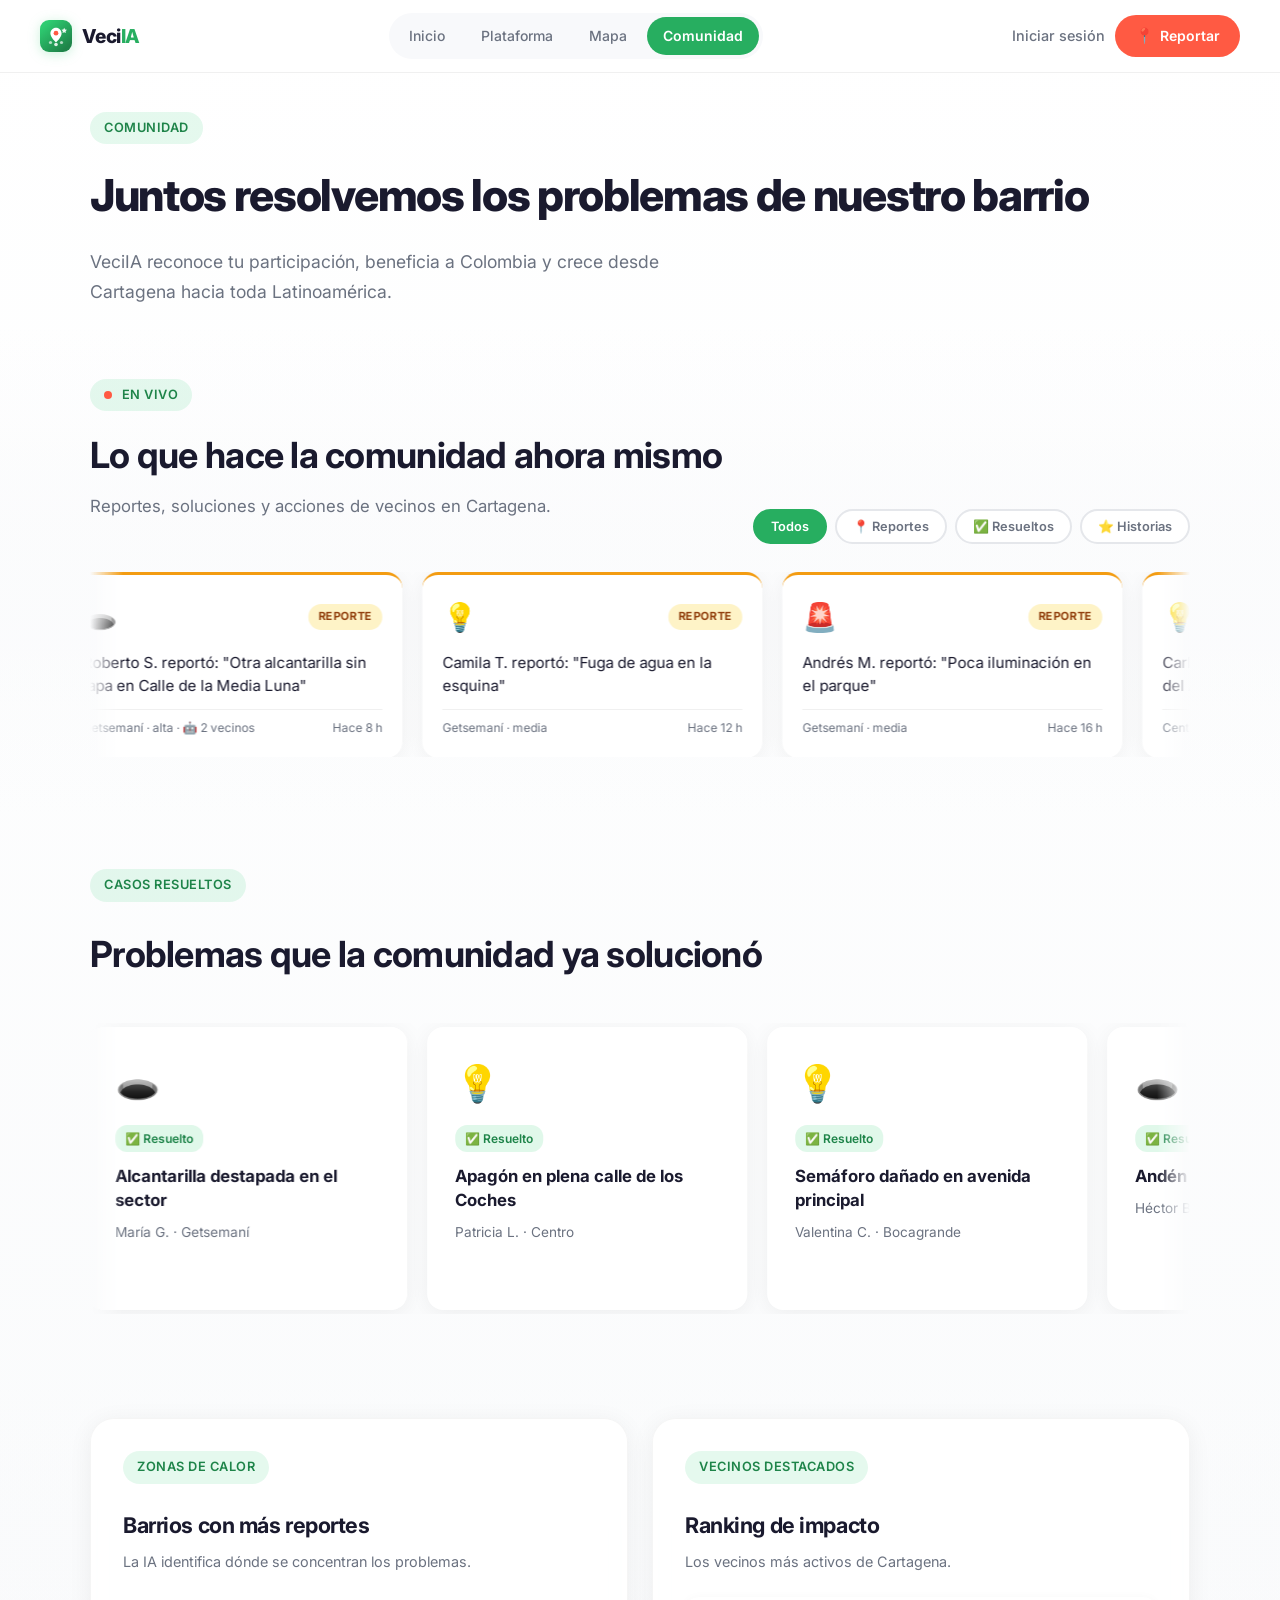
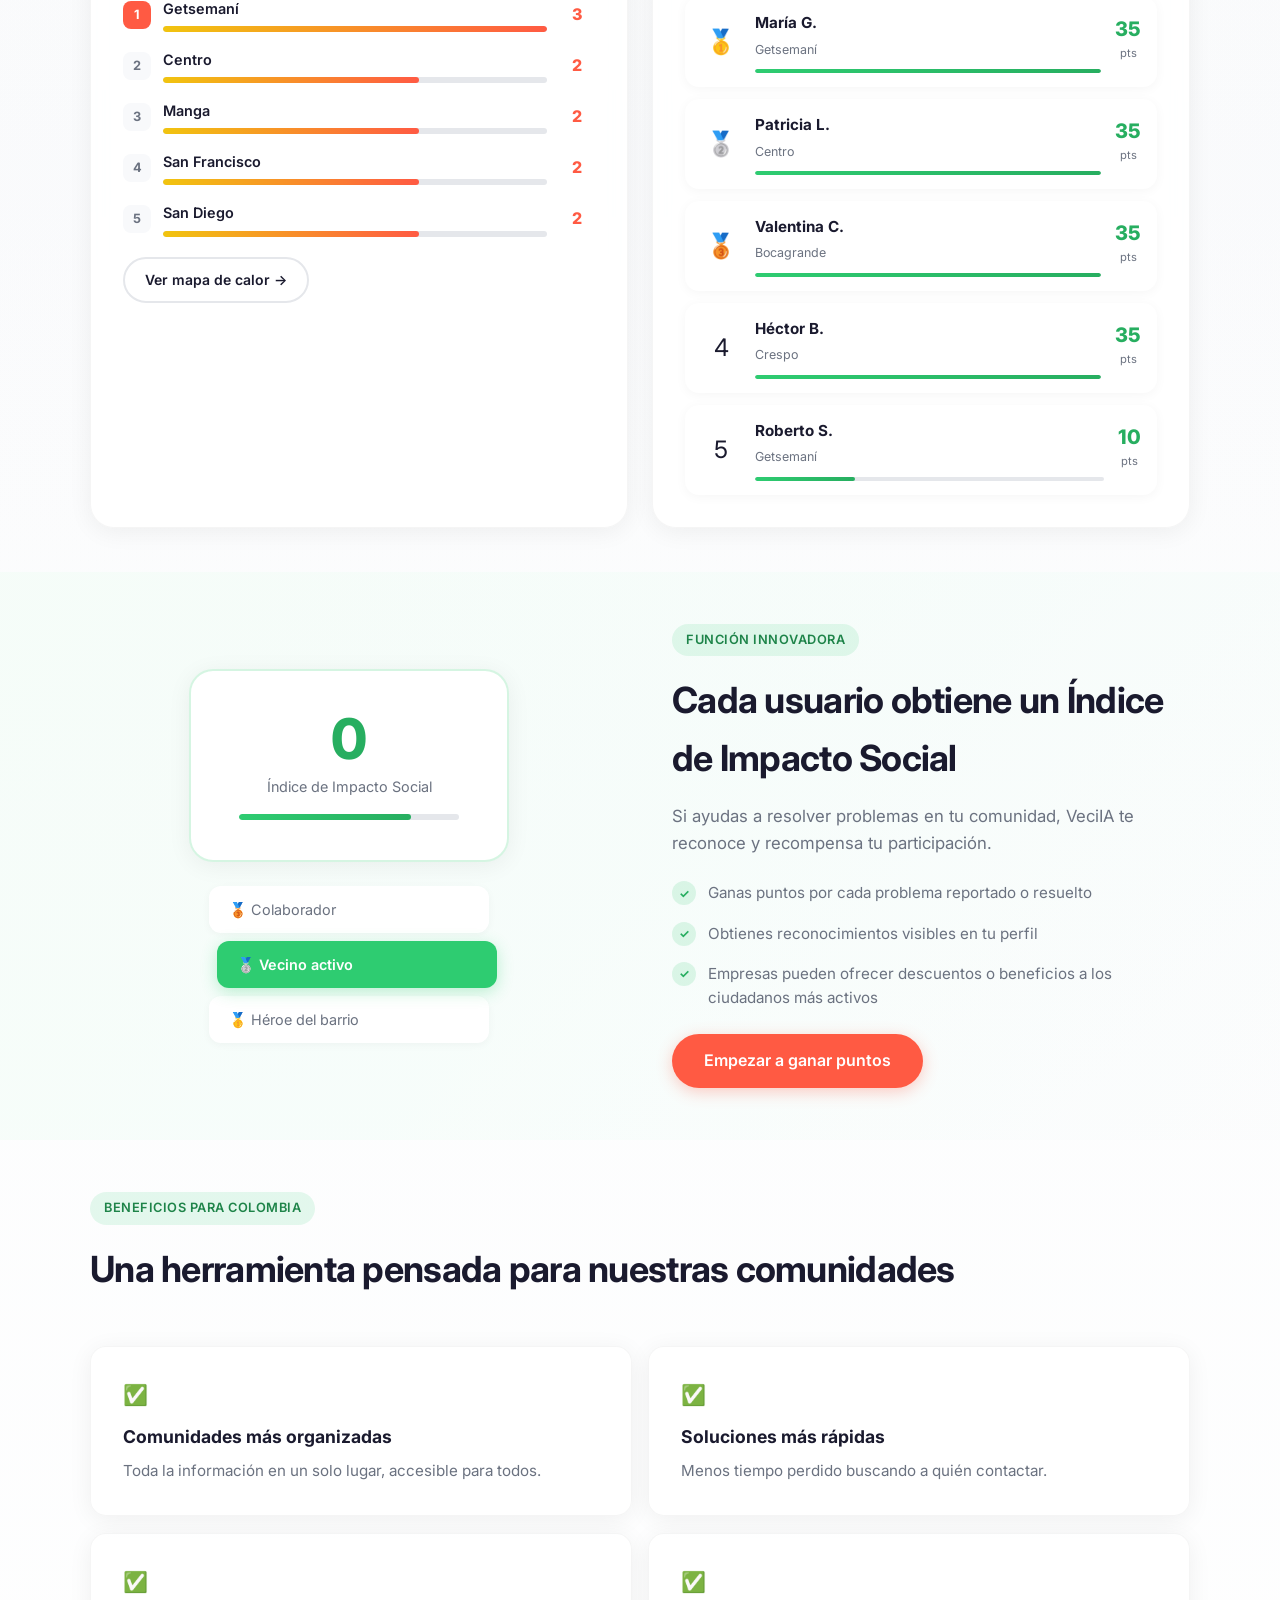
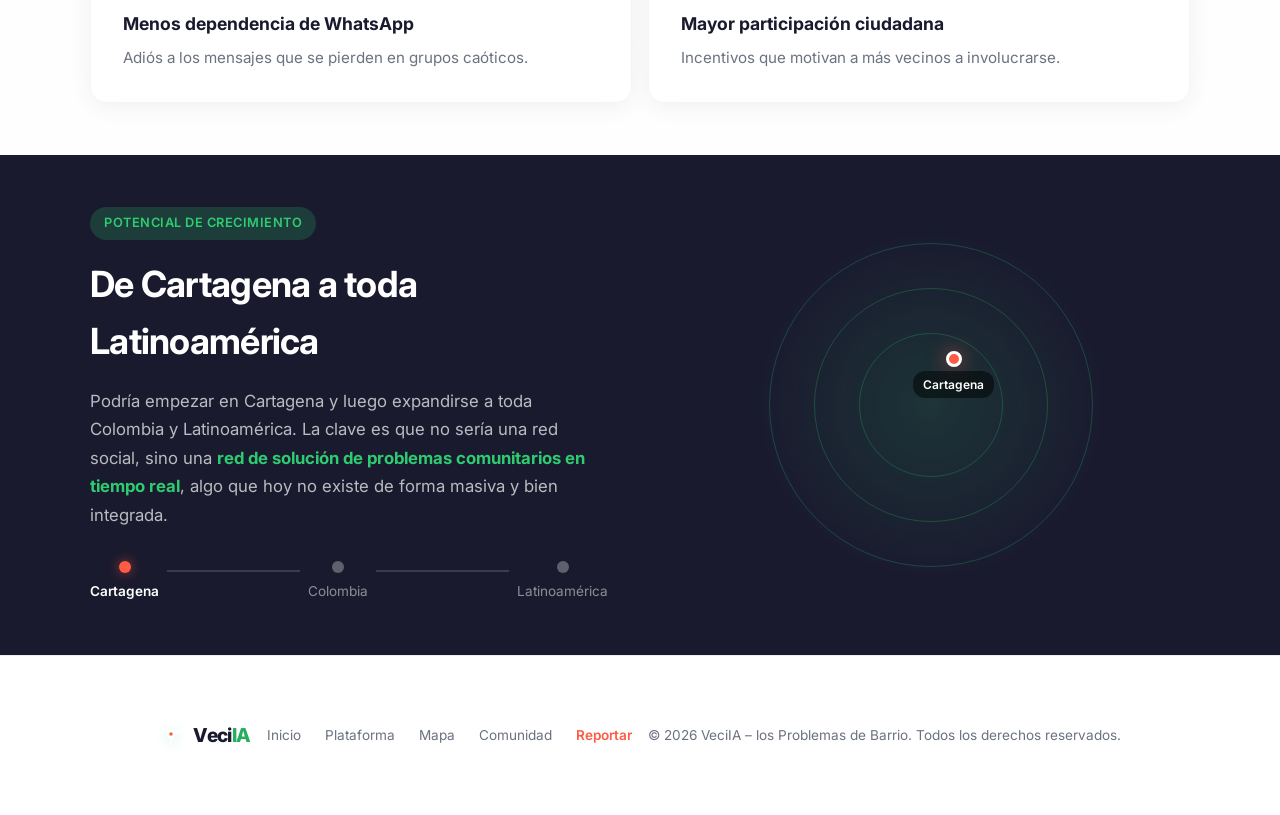
==== comunidad.html @ 1b0c9b7e "commit 2" ====
<!DOCTYPE html>
<html lang="es">
<head>
  <meta charset="UTF-8">
  <meta name="viewport" content="width=device-width, initial-scale=1.0, viewport-fit=cover">
  <meta name="theme-color" content="#ffffff">
  <meta name="description" content="Índice de Impacto Social, beneficios para Colombia y el potencial de crecimiento de VeciIA.">
  <title>Comunidad – VeciIA</title>
  <link rel="preconnect" href="https://fonts.googleapis.com">
  <link rel="preconnect" href="https://fonts.gstatic.com" crossorigin>
  <link href="https://fonts.googleapis.com/css2?family=Inter:wght@400;500;600;700;800&display=swap" rel="stylesheet">
  <link rel="icon" href="logo.svg" type="image/svg+xml">
  <link rel="stylesheet" href="styles.css">
</head>
<body data-page="comunidad">
  <div class="blob blob-mint" aria-hidden="true"></div>
  <div class="blob blob-yellow" aria-hidden="true"></div>

  <div id="site-header"></div>

  <main class="page-main">
    <section class="page-hero">
      <div class="section-inner">
        <span class="section-tag" data-reveal>Comunidad</span>
        <h1 data-reveal data-delay="50">Juntos resolvemos los problemas de nuestro barrio</h1>
        <p class="page-hero-desc" data-reveal data-delay="100">
          VeciIA reconoce tu participación, beneficia a Colombia y crece desde Cartagena hacia toda Latinoamérica.
        </p>
      </div>
    </section>

    <!-- Actividad en tiempo real -->
    <section class="section section-alt section-live">
      <div class="section-inner">
        <div class="live-header" data-reveal>
          <div>
            <span class="section-tag"><span class="live-pulse"></span> En vivo</span>
            <h2>Lo que hace la comunidad ahora mismo</h2>
            <p class="section-lead">Reportes, soluciones y acciones de vecinos en Cartagena.</p>
          </div>
          <div class="live-filters" id="activity-filters">
            <button class="filter-chip active" data-filter="all">Todos</button>
            <button class="filter-chip" data-filter="report">📍 Reportes</button>
            <button class="filter-chip" data-filter="resolved">✅ Resueltos</button>
            <button class="filter-chip" data-filter="story">⭐ Historias</button>
          </div>
        </div>

        <div class="activity-gallery" data-reveal data-delay="100">
          <button type="button" class="gallery-edge-btn gallery-edge-prev" id="gallery-prev" aria-label="Anterior">‹</button>
          <button type="button" class="gallery-edge-btn gallery-edge-next" id="gallery-next" aria-label="Siguiente">›</button>
          <div class="activity-track-wrap">
            <div class="activity-track" id="activity-track"></div>
          </div>
        </div>
      </div>
    </section>

    <!-- Casos resueltos -->
    <section class="section section-stories">
      <div class="section-inner">
        <div class="stories-header" data-reveal>
          <div>
            <span class="section-tag">Casos resueltos</span>
            <h2>Problemas que la comunidad ya solucionó</h2>
          </div>
        </div>
        <div class="stories-gallery" data-reveal data-delay="100">
          <button type="button" class="gallery-edge-btn gallery-edge-prev" id="stories-prev" aria-label="Anterior">‹</button>
          <button type="button" class="gallery-edge-btn gallery-edge-next" id="stories-next" aria-label="Siguiente">›</button>
          <div class="stories-carousel-wrap">
            <div class="stories-carousel" id="stories-grid"></div>
          </div>
        </div>
      </div>
    </section>

    <!-- Zonas + ranking -->
    <section class="section section-alt section-dashboard">
      <div class="section-inner">
        <div class="dashboard-grid">
          <div class="dashboard-card" data-reveal>
            <span class="section-tag">Zonas de calor</span>
            <h2>Barrios con más reportes</h2>
            <p class="dashboard-desc">La IA identifica dónde se concentran los problemas.</p>
            <div class="zone-stats" id="zone-stats"></div>
            <a href="mapa.html#reportar" class="btn-secondary btn-sm dashboard-link">Ver mapa de calor →</a>
          </div>
          <div class="dashboard-card dashboard-card-accent" data-reveal data-delay="100">
            <span class="section-tag">Vecinos destacados</span>
            <h2>Ranking de impacto</h2>
            <p class="dashboard-desc">Los vecinos más activos de Cartagena.</p>
            <div class="leaderboard" id="leaderboard"></div>
          </div>
        </div>
      </div>
    </section>

    <section class="section section-impact">
      <div class="section-inner two-col">
        <div class="impact-visual" data-reveal="left">
          <div class="impact-badge" data-tilt>
            <span class="impact-score">0</span>
            <span class="impact-label">Índice de Impacto Social</span>
            <div class="impact-progress">
              <div class="impact-progress-fill"></div>
            </div>
          </div>
          <div class="impact-levels">
            <div class="level" role="button" tabindex="0"><span>🥉</span> Colaborador</div>
            <div class="level active" role="button" tabindex="0"><span>🥈</span> Vecino activo</div>
            <div class="level" role="button" tabindex="0"><span>🥇</span> Héroe del barrio</div>
          </div>
        </div>
        <div class="col-text">
          <span class="section-tag" data-reveal>Función innovadora</span>
          <h2 data-reveal data-delay="50">Cada usuario obtiene un Índice de Impacto Social</h2>
          <p data-reveal data-delay="100">Si ayudas a resolver problemas en tu comunidad, VeciIA te reconoce y recompensa tu participación.</p>
          <ul class="impact-list">
            <li data-reveal data-delay="150">
              <span class="check">✓</span>
              Ganas puntos por cada problema reportado o resuelto
            </li>
            <li data-reveal data-delay="200">
              <span class="check">✓</span>
              Obtienes reconocimientos visibles en tu perfil
            </li>
            <li data-reveal data-delay="250">
              <span class="check">✓</span>
              Empresas pueden ofrecer descuentos o beneficios a los ciudadanos más activos
            </li>
          </ul>
          <a href="mapa.html" class="btn-primary" data-reveal data-delay="300" style="margin-top:24px;display:inline-flex">Empezar a ganar puntos</a>
        </div>
      </div>
    </section>

    <section class="section section-alt">
      <div class="section-inner">
        <span class="section-tag" data-reveal>Beneficios para Colombia</span>
        <h2 data-reveal data-delay="50">Una herramienta pensada para nuestras comunidades</h2>
        <div class="benefits-grid">
          <div class="benefit-card" data-reveal data-delay="0" data-tilt>
            <span class="benefit-check">✅</span>
            <h3>Comunidades más organizadas</h3>
            <p>Toda la información en un solo lugar, accesible para todos.</p>
          </div>
          <div class="benefit-card" data-reveal data-delay="100" data-tilt>
            <span class="benefit-check">✅</span>
            <h3>Soluciones más rápidas</h3>
            <p>Menos tiempo perdido buscando a quién contactar.</p>
          </div>
          <div class="benefit-card" data-reveal data-delay="200" data-tilt>
            <span class="benefit-check">✅</span>
            <h3>Menos dependencia de WhatsApp</h3>
            <p>Adiós a los mensajes que se pierden en grupos caóticos.</p>
          </div>
          <div class="benefit-card" data-reveal data-delay="300" data-tilt>
            <span class="benefit-check">✅</span>
            <h3>Mayor participación ciudadana</h3>
            <p>Incentivos que motivan a más vecinos a involucrarse.</p>
          </div>
        </div>
      </div>
    </section>

    <section class="section section-growth">
      <div class="section-inner growth-inner">
        <div class="growth-text">
          <span class="section-tag" data-reveal>Potencial de crecimiento</span>
          <h2 data-reveal data-delay="50">De Cartagena a toda Latinoamérica</h2>
          <p data-reveal data-delay="100">
            Podría empezar en Cartagena y luego expandirse a toda Colombia y Latinoamérica.
            La clave es que no sería una red social, sino una <strong>red de solución de problemas
            comunitarios en tiempo real</strong>, algo que hoy no existe de forma masiva y bien integrada.
          </p>
          <div class="growth-timeline" data-reveal data-delay="150">
            <div class="timeline-step active">
              <span class="step-dot"></span>
              <span>Cartagena</span>
            </div>
            <div class="timeline-line"></div>
            <div class="timeline-step">
              <span class="step-dot"></span>
              <span>Colombia</span>
            </div>
            <div class="timeline-line"></div>
            <div class="timeline-step">
              <span class="step-dot"></span>
              <span>Latinoamérica</span>
            </div>
          </div>
        </div>
        <div class="growth-map" data-reveal="right" data-delay="100">
          <div class="map-pin pin-cartagena">
            <span class="pin-dot"></span>
            <span class="pin-label">Cartagena</span>
          </div>
          <div class="map-ring ring-1"></div>
          <div class="map-ring ring-2"></div>
          <div class="map-ring ring-3"></div>
        </div>
      </div>
    </section>
  </main>

  <div id="site-footer"></div>
  <div id="site-auth"></div>

  <script src="layout.js"></script>
  <script src="app.js"></script>
  <script src="comunidad.js"></script>
  <script src="ui.js"></script>
  <script src="main.js"></script>
</body>
</html>
---- styles.css ----
*, *::before, *::after {
  box-sizing: border-box;
  margin: 0;
  padding: 0;
}

:root {
  --coral: #ff5a43;
  --coral-dark: #e84a35;
  --green: #2ecc71;
  --green-dark: #27ae60;
  --green-deep: #1e8449;
  --text: #1a1a2e;
  --text-muted: #6b7280;
  --bg: #ffffff;
  --bg-alt: #f8f9fb;
  --card-shadow: 0 4px 24px rgba(0, 0, 0, 0.06);
  --card-shadow-hover: 0 12px 40px rgba(0, 0, 0, 0.12);
  --radius: 16px;
  --radius-lg: 24px;
  --font: 'Inter', system-ui, -apple-system, sans-serif;
  --header-h: 72px;
  --safe-top: 0px;
  --safe-bottom: 0px;
  --ease-out: cubic-bezier(0.22, 1, 0.36, 1);
  --ease-spring: cubic-bezier(0.34, 1.56, 0.64, 1);
}

html {
  scroll-behavior: smooth;
}

body {
  font-family: var(--font);
  color: var(--text);
  background: var(--bg);
  line-height: 1.6;
  overflow-x: hidden;
  -webkit-font-smoothing: antialiased;
}

body.menu-open {
  overflow: hidden;
}

/* ── Scroll reveal ── */
[data-reveal] {
  opacity: 0;
  transform: translateY(32px);
  transition: opacity 0.7s var(--ease-out), transform 0.7s var(--ease-out);
}

[data-reveal="left"] {
  transform: translateX(-40px);
}

[data-reveal="right"] {
  transform: translateX(40px);
}

[data-reveal].revealed {
  opacity: 1;
  transform: translate(0, 0);
}

@media (prefers-reduced-motion: reduce) {
  [data-reveal] {
    opacity: 1;
    transform: none;
    transition: none;
  }

  *, *::before, *::after {
    animation-duration: 0.01ms !important;
    transition-duration: 0.01ms !important;
  }
}

/* ── Background blobs ── */
.blob {
  position: fixed;
  border-radius: 50%;
  filter: blur(80px);
  opacity: 0.45;
  pointer-events: none;
  z-index: -1;
  transition: transform 0.6s ease-out;
  will-change: transform;
}

.blob-peach {
  width: min(500px, 80vw);
  height: min(500px, 80vw);
  background: #ffb4a2;
  top: -100px;
  left: -150px;
  animation: float 8s ease-in-out infinite;
}

.blob-mint {
  width: min(400px, 70vw);
  height: min(400px, 70vw);
  background: #a8e6cf;
  top: -80px;
  right: -100px;
  animation: float 10s ease-in-out infinite reverse;
}

.blob-yellow {
  width: min(300px, 60vw);
  height: min(300px, 60vw);
  background: #fff3b0;
  top: 200px;
  right: -50px;
  animation: float 12s ease-in-out infinite 2s;
}

@keyframes float {
  0%, 100% { transform: translate(0, 0); }
  33% { transform: translate(20px, -15px); }
  66% { transform: translate(-10px, 10px); }
}

/* ── Nav overlay ── */
.nav-overlay {
  position: fixed;
  inset: 0;
  background: rgba(0, 0, 0, 0.4);
  backdrop-filter: blur(4px);
  z-index: 98;
  opacity: 0;
  visibility: hidden;
  transition: opacity 0.3s, visibility 0.3s;
}

.nav-overlay.visible {
  opacity: 1;
  visibility: visible;
}

/* ── Header ── */
.header {
  position: fixed;
  top: 0;
  left: 0;
  right: 0;
  z-index: 100;
  background: rgba(255, 255, 255, 0.97);
  backdrop-filter: blur(12px);
  -webkit-backdrop-filter: blur(12px);
  border-bottom: 1px solid rgba(0, 0, 0, 0.06);
  transition: box-shadow 0.3s var(--ease-out);
}

.header.scrolled {
  box-shadow: 0 4px 24px rgba(0, 0, 0, 0.08);
}

.header-inner {
  display: flex;
  align-items: center;
  justify-content: space-between;
  gap: 16px;
  max-width: 1280px;
  margin: 0 auto;
  padding: 0 clamp(16px, 4vw, 40px);
  height: var(--header-h);
}

.page-main {
  padding-top: calc(var(--header-h) + var(--safe-top));
}

.page-main--map {
  padding-top: calc(var(--header-h) + var(--safe-top));
}

.header-actions {
  display: flex;
  align-items: center;
  gap: 10px;
  flex-shrink: 0;
  min-width: 0;
}

.header-actions .user-menu {
  margin-right: 4px;
}

.logo {
  display: flex;
  align-items: center;
  gap: 10px;
  font-weight: 800;
  font-size: 1.2rem;
  color: var(--text);
  text-decoration: none;
  z-index: 101;
  transition: transform 0.2s var(--ease-spring);
  min-width: 0;
  flex-shrink: 0;
}

.logo:hover {
  transform: scale(1.02);
}

.logo-icon {
  display: flex;
  align-items: center;
  justify-content: center;
  flex-shrink: 0;
  line-height: 0;
  filter: drop-shadow(0 2px 6px rgba(46, 204, 113, 0.25));
  transition: transform 0.4s var(--ease-spring), filter 0.3s;
}

.logo-text {
  letter-spacing: -0.03em;
  white-space: nowrap;
}

.logo-ia {
  color: var(--green-dark);
}

.logo:hover .logo-icon {
  transform: rotate(-6deg) scale(1.05);
  filter: drop-shadow(0 4px 10px rgba(46, 204, 113, 0.35));
}

.nav {
  display: flex;
  align-items: center;
  gap: 4px;
  background: var(--bg-alt);
  padding: 4px;
  border-radius: 50px;
}

.nav-drawer-head,
.nav-drawer-foot,
.nav-links-group {
  display: contents;
}

.nav-drawer-brand,
.nav-drawer-tagline {
  display: none;
}

.nav-link {
  color: var(--text-muted);
  text-decoration: none;
  font-size: 0.875rem;
  font-weight: 500;
  padding: 8px 16px;
  border-radius: 50px;
  transition: color 0.2s, background 0.2s;
  white-space: nowrap;
}

.nav-link:hover {
  color: var(--text);
  background: rgba(255, 255, 255, 0.8);
}

.nav-link.active {
  color: white;
  background: var(--green-dark);
  font-weight: 600;
}

.header-cta {
  display: inline-flex;
  align-items: center;
  gap: 6px;
  padding: 10px 20px;
  background: var(--coral);
  color: white !important;
  text-decoration: none;
  border-radius: 50px;
  font-size: 0.875rem;
  font-weight: 600;
  transition: background 0.2s, transform 0.2s;
  white-space: nowrap;
  flex-shrink: 0;
  z-index: 101;
}

.header-cta-icon {
  font-size: 0.95rem;
  line-height: 1;
}

.header-cta:hover {
  background: var(--coral-dark);
  transform: translateY(-1px);
}

.nav-mobile-only {
  display: none;
}

.nav-report-mobile {
  background: var(--coral) !important;
  color: white !important;
  font-weight: 600;
  margin-top: 8px;
  text-align: center;
}

body.logged-in .sign-in,
body.logged-in .sign-in-nav {
  display: none !important;
}

body.logged-in .header-cta {
  background: var(--green-dark);
}

body.logged-in .header-cta:hover {
  background: var(--green-deep);
}

.sign-in {
  color: var(--text-muted);
  text-decoration: none;
  font-size: 0.9rem;
  font-weight: 500;
  transition: color 0.2s;
  z-index: 101;
}

.sign-in:hover {
  color: var(--text);
}

/* Botón flotante Reportar (visible en todas las páginas) */
.fab-report {
  display: none;
  position: fixed;
  bottom: calc(20px + var(--safe-bottom));
  right: 16px;
  z-index: 90;
  align-items: center;
  gap: 8px;
  padding: 14px 20px;
  background: var(--coral);
  color: white !important;
  text-decoration: none;
  border-radius: 50px;
  font-size: 0.9rem;
  font-weight: 700;
  box-shadow: 0 8px 28px rgba(255, 90, 67, 0.45);
  transition: transform 0.2s var(--ease-out), box-shadow 0.2s, background 0.2s;
}

.fab-report:hover {
  background: var(--coral-dark);
  transform: translateY(-2px);
  box-shadow: 0 12px 32px rgba(255, 90, 67, 0.5);
}

.fab-report-icon {
  font-size: 1.1rem;
  line-height: 1;
}

body.logged-in .fab-report {
  background: var(--green-dark);
  box-shadow: 0 8px 28px rgba(39, 174, 96, 0.4);
}

body.logged-in .fab-report:hover {
  background: var(--green-deep);
  box-shadow: 0 12px 32px rgba(39, 174, 96, 0.45);
}

body[data-page="mapa"] .fab-report {
  display: none !important;
}

body[data-page="mapa"].logged-in .map-page-body {
  padding-bottom: calc(48px + var(--safe-bottom));
}

.footer-report {
  color: var(--coral) !important;
  font-weight: 600;
}

.menu-toggle {
  display: none;
  flex-direction: column;
  justify-content: center;
  align-items: center;
  gap: 5px;
  background: var(--bg-alt);
  border: 1px solid rgba(0, 0, 0, 0.07);
  border-radius: 12px;
  cursor: pointer;
  padding: 0;
  z-index: 101;
  width: 44px;
  height: 44px;
  flex-shrink: 0;
  transition: background 0.2s, border-color 0.2s, box-shadow 0.2s;
}

.menu-toggle:hover {
  background: #eef0f4;
  border-color: rgba(0, 0, 0, 0.1);
}

.menu-toggle span {
  display: block;
  width: 20px;
  height: 2px;
  background: var(--text);
  border-radius: 2px;
  transition: transform 0.3s var(--ease-out), opacity 0.3s;
  transform-origin: center;
}

.menu-toggle.active {
  background: var(--green-dark);
  border-color: var(--green-dark);
}

.menu-toggle.active span {
  background: white;
}

.menu-toggle.active span:nth-child(1) {
  transform: translateY(7px) rotate(45deg);
}

.menu-toggle.active span:nth-child(2) {
  opacity: 0;
  transform: scaleX(0);
}

.menu-toggle.active span:nth-child(3) {
  transform: translateY(-7px) rotate(-45deg);
}

/* ── Buttons ── */
.btn-primary,
.btn-secondary {
  position: relative;
  overflow: hidden;
  display: inline-flex;
  align-items: center;
  justify-content: center;
  padding: 14px 32px;
  border-radius: 50px;
  font-weight: 600;
  font-size: 1rem;
  text-decoration: none;
  border: none;
  cursor: pointer;
  transition: background 0.25s, transform 0.2s var(--ease-spring), box-shadow 0.25s;
  -webkit-tap-highlight-color: transparent;
  min-height: 48px;
}

.btn-primary {
  background: var(--coral);
  color: white;
  box-shadow: 0 4px 16px rgba(255, 90, 67, 0.3);
}

.btn-primary:hover {
  background: var(--coral-dark);
  transform: translateY(-2px);
  box-shadow: 0 8px 24px rgba(255, 90, 67, 0.4);
}

.btn-primary:active {
  transform: translateY(0) scale(0.98);
}

.btn-secondary {
  background: transparent;
  color: var(--text);
  border: 2px solid #e5e7eb;
}

.btn-secondary:hover {
  border-color: var(--green);
  color: var(--green-dark);
  transform: translateY(-2px);
}

.btn-large {
  padding: 16px 40px;
  font-size: 1.05rem;
}

.ripple {
  position: absolute;
  border-radius: 50%;
  background: rgba(255, 255, 255, 0.4);
  width: 20px;
  height: 20px;
  transform: translate(-50%, -50%) scale(0);
  animation: ripple 0.6s ease-out forwards;
  pointer-events: none;
}

@keyframes ripple {
  to {
    transform: translate(-50%, -50%) scale(20);
    opacity: 0;
  }
}

/* ── Hero ── */
.hero {
  display: grid;
  grid-template-columns: 1fr 1fr;
  gap: clamp(32px, 5vw, 64px);
  align-items: center;
  max-width: 1280px;
  margin: 0 auto;
  padding: 48px clamp(20px, 4vw, 48px) 80px;
  min-height: calc(100svh - var(--header-h));
}

.hero-badge {
  display: inline-block;
  background: rgba(46, 204, 113, 0.1);
  color: var(--green-deep);
  font-size: 0.8rem;
  font-weight: 600;
  padding: 6px 14px;
  border-radius: 20px;
  margin-bottom: 16px;
}

.hero-content h1 {
  font-size: clamp(2rem, 5vw, 3.25rem);
  font-weight: 800;
  line-height: 1.12;
  margin-bottom: 20px;
  letter-spacing: -0.03em;
}

.hero-desc {
  color: var(--text-muted);
  font-size: clamp(1rem, 2vw, 1.1rem);
  margin-bottom: 32px;
  max-width: 480px;
}

.hero-actions {
  display: flex;
  flex-wrap: wrap;
  gap: 12px;
}

.social-proof {
  display: flex;
  align-items: center;
  flex-wrap: wrap;
  gap: 12px;
  margin-top: 28px;
  font-size: 0.85rem;
  color: var(--text-muted);
}

.stars {
  display: flex;
  gap: 2px;
}

.star {
  color: #d1d5db;
  font-size: 1rem;
  transition: transform 0.3s var(--ease-spring);
}

.star.filled {
  color: var(--green);
}

.social-proof:hover .star.filled {
  transform: scale(1.15);
}

/* ── Hero visual ── */
.hero-visual {
  display: flex;
  justify-content: center;
}

.hero-image {
  position: relative;
  width: 100%;
  max-width: 520px;
  transition: transform 0.15s ease-out;
  will-change: transform;
}

.map-preview {
  width: 100%;
  aspect-ratio: 4/3;
  background: #e8f5e9;
  border-radius: var(--radius-lg);
  position: relative;
  overflow: hidden;
  box-shadow: var(--card-shadow);
  border: 1px solid rgba(46, 204, 113, 0.12);
}

.map-preview-img {
  width: 100%;
  height: 100%;
  object-fit: cover;
  object-position: center;
  display: block;
  transition: transform 0.5s var(--ease-out);
}

.map-preview-link:hover .map-preview-img {
  transform: scale(1.03);
}

.map-preview::after {
  content: '';
  position: absolute;
  inset: 0;
  background: linear-gradient(180deg, transparent 55%, rgba(0, 0, 0, 0.12) 100%);
  pointer-events: none;
  z-index: 1;
}

.map-grid {
  position: absolute;
  inset: 0;
  background-image:
    linear-gradient(rgba(255,255,255,0.3) 1px, transparent 1px),
    linear-gradient(90deg, rgba(255,255,255,0.3) 1px, transparent 1px);
  background-size: 40px 40px;
  animation: gridMove 20s linear infinite;
}

@keyframes gridMove {
  0% { transform: translate(0, 0); }
  100% { transform: translate(40px, 40px); }
}

.heat-dot {
  position: absolute;
  border-radius: 50%;
  animation: pulse 2s ease-in-out infinite;
}

.dot-1 { width: 60px; height: 60px; background: rgba(255, 90, 67, 0.5); top: 30%; left: 25%; }
.dot-2 { width: 40px; height: 40px; background: rgba(255, 90, 67, 0.35); top: 55%; left: 60%; animation-delay: 0.5s; }
.dot-3 { width: 50px; height: 50px; background: rgba(255, 152, 0, 0.4); top: 20%; right: 20%; animation-delay: 1s; }
.dot-4 { width: 35px; height: 35px; background: rgba(46, 204, 113, 0.4); bottom: 25%; left: 40%; animation-delay: 1.5s; }

@keyframes pulse {
  0%, 100% { transform: scale(1); opacity: 0.8; }
  50% { transform: scale(1.2); opacity: 1; }
}

.map-label {
  position: absolute;
  bottom: 16px;
  left: 16px;
  z-index: 2;
  background: rgba(255, 255, 255, 0.92);
  backdrop-filter: blur(8px);
  padding: 6px 14px;
  border-radius: 20px;
  font-size: 0.8rem;
  font-weight: 500;
  color: var(--text-muted);
  display: flex;
  align-items: center;
  gap: 6px;
  box-shadow: 0 2px 12px rgba(0, 0, 0, 0.08);
}

.live-dot {
  width: 8px;
  height: 8px;
  background: var(--coral);
  border-radius: 50%;
  animation: blink 1.5s ease-in-out infinite;
}

@keyframes blink {
  0%, 100% { opacity: 1; }
  50% { opacity: 0.3; }
}

.map-notifications {
  position: absolute;
  top: 16px;
  right: 16px;
  z-index: 2;
  display: flex;
  flex-direction: column;
  gap: 8px;
  pointer-events: none;
}

.map-notif {
  display: flex;
  align-items: center;
  gap: 8px;
  background: rgba(255, 255, 255, 0.95);
  backdrop-filter: blur(8px);
  padding: 8px 14px;
  border-radius: 12px;
  font-size: 0.75rem;
  font-weight: 500;
  box-shadow: 0 4px 16px rgba(0,0,0,0.1);
  opacity: 0;
  transform: translateX(20px);
  transition: opacity 0.4s, transform 0.4s var(--ease-out);
}

.map-notif.show {
  opacity: 1;
  transform: translateX(0);
}

.map-preview-link {
  display: block;
  position: relative;
  text-decoration: none;
  color: inherit;
}

.map-preview-link .play-btn {
  position: absolute;
  top: 50%;
  left: 50%;
  transform: translate(-50%, -50%);
  pointer-events: none;
  width: 72px;
  height: 72px;
  border-radius: 50%;
  background: var(--green);
  border: 4px solid rgba(255, 255, 255, 0.9);
  display: flex;
  align-items: center;
  justify-content: center;
  box-shadow: 0 8px 32px rgba(46, 204, 113, 0.4);
  animation: playPulse 2.5s ease-in-out infinite;
}

@keyframes playPulse {
  0%, 100% { box-shadow: 0 8px 32px rgba(46, 204, 113, 0.4); }
  50% { box-shadow: 0 8px 48px rgba(46, 204, 113, 0.6), 0 0 0 12px rgba(46, 204, 113, 0.1); }
}

/* ── Page hero (inner pages) ── */
.page-hero {
  padding: 48px clamp(20px, 4vw, 48px) 32px;
  max-width: 1280px;
  margin: 0 auto;
}

.page-hero h1 {
  font-size: clamp(2rem, 4vw, 2.75rem);
  font-weight: 800;
  letter-spacing: -0.03em;
  margin-bottom: 16px;
}

.page-hero-desc {
  color: var(--text-muted);
  font-size: clamp(1rem, 2vw, 1.1rem);
  max-width: 640px;
  line-height: 1.7;
}

/* ── Page navigation cards ── */
.page-cards {
  display: grid;
  grid-template-columns: repeat(3, 1fr);
  gap: 24px;
}

.page-card {
  background: white;
  border-radius: var(--radius);
  padding: 32px;
  box-shadow: var(--card-shadow);
  text-decoration: none;
  color: inherit;
  display: flex;
  flex-direction: column;
  transition: transform 0.3s var(--ease-out), box-shadow 0.3s;
  will-change: transform;
}

.page-card:hover {
  transform: translateY(-6px);
  box-shadow: var(--card-shadow-hover);
}

.page-card-icon {
  font-size: 2.5rem;
  margin-bottom: 16px;
}

.page-card h3 {
  font-size: 1.15rem;
  margin-bottom: 8px;
}

.page-card p {
  color: var(--text-muted);
  font-size: 0.95rem;
  flex: 1;
}

.page-card-link {
  margin-top: 16px;
  font-size: 0.9rem;
  font-weight: 600;
  color: var(--green-dark);
}

/* ── Map page layout ── */
.map-page-header {
  padding: 32px clamp(20px, 4vw, 48px) 16px;
}

.map-page-header h1 {
  font-size: clamp(1.75rem, 3.5vw, 2.25rem);
  font-weight: 700;
  margin-bottom: 12px;
}

.map-page-body {
  padding: 0 clamp(20px, 4vw, 48px) 48px;
}

.map-page-body .map-workspace {
  min-height: calc(100svh - var(--header-h) - 180px);
}

/* ── Footer ── */
.footer-inner {
  display: flex;
  align-items: center;
  justify-content: space-between;
  flex-wrap: wrap;
  gap: 16px;
  max-width: 1280px;
  margin: 0 auto;
  padding: 32px clamp(20px, 4vw, 48px);
}

.footer-nav {
  display: flex;
  gap: 24px;
  flex-wrap: wrap;
}

.footer-nav a {
  color: var(--text-muted);
  text-decoration: none;
  font-size: 0.85rem;
  transition: color 0.2s;
}

.footer-nav a:hover {
  color: var(--text);
}

.footer {
  border-top: 1px solid #eee;
}

.footer p {
  font-size: 0.85rem;
  color: var(--text-muted);
}

.map-preview-link:hover .play-btn {
  transform: translate(-50%, -50%) scale(1.08);
}

/* ── Stats ── */
.stats-section {
  background: var(--bg-alt);
  padding: 64px clamp(20px, 4vw, 48px) 80px;
  text-align: center;
}

.stats-section h2 {
  font-size: clamp(1.25rem, 2.5vw, 1.5rem);
  font-weight: 600;
  margin-bottom: 48px;
  max-width: 600px;
  margin-left: auto;
  margin-right: auto;
}

.stats-grid {
  display: grid;
  grid-template-columns: repeat(4, 1fr);
  gap: 24px;
  max-width: 1100px;
  margin: 0 auto;
}

.stat-card {
  background: white;
  border-radius: var(--radius);
  padding: 32px 24px;
  box-shadow: var(--card-shadow);
  position: relative;
  overflow: hidden;
  transition: transform 0.3s var(--ease-out), box-shadow 0.3s;
  cursor: default;
}

.stat-card:hover {
  box-shadow: var(--card-shadow-hover);
}

.stat-card::before {
  content: '';
  position: absolute;
  top: 0;
  left: 0;
  right: 0;
  height: 3px;
  background: linear-gradient(90deg, var(--green), var(--coral));
  transform: scaleX(0);
  transform-origin: left;
  transition: transform 0.4s var(--ease-out);
}

.stat-card:hover::before {
  transform: scaleX(1);
}

.stat-icon {
  position: absolute;
  top: 16px;
  right: 16px;
  font-size: 2rem;
  opacity: 0.12;
  transition: transform 0.4s var(--ease-spring);
}

.stat-card:hover .stat-icon {
  transform: scale(1.2) rotate(8deg);
  opacity: 0.2;
}

.stat-number {
  display: block;
  font-size: clamp(1.75rem, 3vw, 2rem);
  font-weight: 800;
  color: var(--green-dark);
  margin-bottom: 4px;
  font-variant-numeric: tabular-nums;
}

.stat-label {
  font-size: 0.9rem;
  color: var(--text-muted);
}

/* ── Sections ── */
.section {
  padding: clamp(60px, 8vw, 100px) clamp(20px, 4vw, 48px);
}

.section-alt {
  background: var(--bg-alt);
}

.section-inner {
  max-width: 1100px;
  margin: 0 auto;
}

.section-tag {
  display: inline-block;
  background: rgba(46, 204, 113, 0.12);
  color: var(--green-deep);
  font-size: 0.8rem;
  font-weight: 600;
  padding: 6px 14px;
  border-radius: 20px;
  margin-bottom: 16px;
  text-transform: uppercase;
  letter-spacing: 0.04em;
}

.section h2 {
  font-size: clamp(1.75rem, 3.5vw, 2.25rem);
  font-weight: 700;
  margin-bottom: 16px;
  letter-spacing: -0.02em;
}

.section-lead {
  color: var(--text-muted);
  font-size: clamp(1rem, 2vw, 1.05rem);
  max-width: 640px;
  margin-bottom: 48px;
}

/* ── Feature cards ── */
.feature-cards {
  display: grid;
  grid-template-columns: repeat(3, 1fr);
  gap: 24px;
}

.feature-card {
  background: white;
  border-radius: var(--radius);
  padding: 32px;
  box-shadow: var(--card-shadow);
  transition: transform 0.3s var(--ease-out), box-shadow 0.3s;
  will-change: transform;
}

.feature-card:hover {
  box-shadow: var(--card-shadow-hover);
}

.feature-icon {
  font-size: 2rem;
  margin-bottom: 16px;
  display: inline-block;
  transition: transform 0.4s var(--ease-spring);
}

.feature-card:hover .feature-icon {
  transform: scale(1.2) rotate(-5deg);
}

.feature-card h3 {
  font-size: 1.1rem;
  margin-bottom: 8px;
}

.feature-card p {
  color: var(--text-muted);
  font-size: 0.95rem;
}

/* ── Examples ── */
.examples-scroll-hint {
  display: none;
  font-size: 0.8rem;
  color: var(--text-muted);
  margin-bottom: 12px;
  animation: hintBounce 2s ease-in-out infinite;
}

@keyframes hintBounce {
  0%, 100% { transform: translateX(0); }
  50% { transform: translateX(6px); }
}

.examples-grid {
  display: grid;
  grid-template-columns: repeat(auto-fit, minmax(200px, 1fr));
  gap: 16px;
  list-style: none;
}

.example-card {
  background: white;
  border-radius: var(--radius);
  padding: 24px;
  box-shadow: var(--card-shadow);
  display: flex;
  flex-direction: column;
  gap: 12px;
  transition: transform 0.3s var(--ease-spring), box-shadow 0.3s, border-color 0.3s;
  cursor: pointer;
  border: 2px solid transparent;
  -webkit-tap-highlight-color: transparent;
}

.example-card:hover {
  transform: translateY(-4px);
  box-shadow: var(--card-shadow-hover);
  border-color: rgba(46, 204, 113, 0.2);
}

.example-card.tapped {
  transform: scale(0.97);
  border-color: var(--green);
}

.example-icon {
  font-size: 1.75rem;
  transition: transform 0.3s var(--ease-spring);
}

.example-card:hover .example-icon {
  transform: scale(1.15);
}

.example-card p {
  font-size: 0.95rem;
  color: var(--text);
  font-style: italic;
  line-height: 1.5;
}

/* ── Two column ── */
.two-col {
  display: grid;
  grid-template-columns: 1fr 1fr;
  gap: clamp(40px, 6vw, 64px);
  align-items: center;
}

.col-text p {
  color: var(--text-muted);
  font-size: clamp(1rem, 2vw, 1.05rem);
  margin-top: 12px;
}

/* Compare bar */
.compare-bar {
  margin-top: 32px;
  display: flex;
  flex-direction: column;
  gap: 16px;
}

.compare-item {
  display: flex;
  flex-direction: column;
  gap: 6px;
}

.compare-item span {
  font-size: 0.85rem;
  font-weight: 600;
}

.compare-item.bad span { color: #ef4444; }
.compare-item.good span { color: var(--green-dark); }

.bar-track {
  height: 8px;
  border-radius: 8px;
  background: #e5e7eb;
  overflow: hidden;
}

.bar-fill {
  height: 100%;
  border-radius: 8px;
  width: 0;
  transition: width 1.4s var(--ease-out);
}

.compare-item.bad .bar-fill {
  background: #fca5a5;
}

.compare-item.good .bar-fill {
  background: linear-gradient(90deg, var(--green), var(--green-dark));
}

.compare-bar.revealed .compare-item.bad .bar-fill {
  width: 25%;
}

.compare-bar.revealed .compare-item.good .bar-fill {
  width: 95%;
}

.col-cards {
  display: grid;
  grid-template-columns: 1fr 1fr;
  gap: 16px;
}

.diff-card {
  background: white;
  border-radius: var(--radius);
  padding: 24px;
  box-shadow: var(--card-shadow);
  transition: transform 0.3s var(--ease-out), box-shadow 0.3s;
  will-change: transform;
}

.diff-card:hover {
  box-shadow: var(--card-shadow-hover);
}

.diff-number {
  display: block;
  font-size: 0.75rem;
  font-weight: 700;
  color: var(--coral);
  margin-bottom: 8px;
}

.diff-card h3 {
  font-size: 1rem;
  margin-bottom: 6px;
}

.diff-card p {
  font-size: 0.85rem;
  color: var(--text-muted);
}

/* ── Impact ── */
.section-impact {
  background: linear-gradient(135deg, #f0fdf4 0%, #ecfdf5 50%, #f8f9fb 100%);
}

.impact-visual {
  display: flex;
  flex-direction: column;
  align-items: center;
  gap: 24px;
}

.impact-badge {
  background: white;
  border-radius: var(--radius-lg);
  padding: 40px 48px;
  text-align: center;
  box-shadow: var(--card-shadow);
  border: 2px solid rgba(46, 204, 113, 0.2);
  transition: transform 0.3s, box-shadow 0.3s;
  will-change: transform;
  width: 100%;
  max-width: 320px;
}

.impact-badge:hover {
  box-shadow: var(--card-shadow-hover);
}

.impact-score {
  display: block;
  font-size: clamp(2.5rem, 6vw, 3.5rem);
  font-weight: 800;
  color: var(--green-dark);
  line-height: 1;
  font-variant-numeric: tabular-nums;
}

.impact-label {
  display: block;
  font-size: 0.9rem;
  color: var(--text-muted);
  margin-top: 8px;
}

.impact-progress {
  margin-top: 16px;
  height: 6px;
  background: #e5e7eb;
  border-radius: 6px;
  overflow: hidden;
}

.impact-progress-fill {
  height: 100%;
  width: 0;
  background: linear-gradient(90deg, var(--green), var(--green-dark));
  border-radius: 6px;
  animation: fillProgress 2s var(--ease-out) 0.5s forwards;
}

@keyframes fillProgress {
  to { width: 78%; }
}

.impact-levels {
  display: flex;
  flex-direction: column;
  gap: 8px;
  width: 100%;
  max-width: 280px;
}

.level {
  background: white;
  padding: 12px 20px;
  border-radius: 12px;
  font-size: 0.9rem;
  color: var(--text-muted);
  box-shadow: 0 2px 8px rgba(0,0,0,0.04);
  cursor: pointer;
  transition: all 0.35s var(--ease-out);
  -webkit-tap-highlight-color: transparent;
}

.level:hover {
  transform: translateX(4px);
}

.level.active {
  background: var(--green);
  color: white;
  font-weight: 600;
  transform: translateX(8px);
  box-shadow: 0 4px 16px rgba(46, 204, 113, 0.3);
}

.impact-list {
  list-style: none;
  margin-top: 24px;
  display: flex;
  flex-direction: column;
  gap: 16px;
}

.impact-list li {
  display: flex;
  align-items: flex-start;
  gap: 12px;
  font-size: 0.95rem;
  color: var(--text-muted);
}

.check {
  flex-shrink: 0;
  width: 24px;
  height: 24px;
  background: rgba(46, 204, 113, 0.15);
  color: var(--green-dark);
  border-radius: 50%;
  display: flex;
  align-items: center;
  justify-content: center;
  font-size: 0.75rem;
  font-weight: 700;
  transition: transform 0.3s var(--ease-spring);
}

.impact-list li:hover .check {
  transform: scale(1.15);
  background: var(--green);
  color: white;
}

/* ── Benefits ── */
.benefits-grid {
  display: grid;
  grid-template-columns: repeat(2, 1fr);
  gap: 24px;
  margin-top: 48px;
}

.benefit-card {
  background: white;
  border-radius: var(--radius);
  padding: 32px;
  box-shadow: var(--card-shadow);
  transition: transform 0.3s var(--ease-out), box-shadow 0.3s;
  will-change: transform;
}

.benefit-card:hover {
  box-shadow: var(--card-shadow-hover);
}

.benefit-check {
  font-size: 1.25rem;
  display: block;
  margin-bottom: 12px;
  transition: transform 0.3s var(--ease-spring);
}

.benefit-card:hover .benefit-check {
  transform: scale(1.2);
}

.benefit-card h3 {
  font-size: 1.1rem;
  margin-bottom: 8px;
}

.benefit-card p {
  color: var(--text-muted);
  font-size: 0.95rem;
}

/* ── Growth ── */
.section-growth {
  background: var(--text);
  color: white;
  overflow: hidden;
}

.section-growth .section-tag {
  background: rgba(46, 204, 113, 0.2);
  color: var(--green);
}

.growth-inner {
  display: grid;
  grid-template-columns: 1fr 1fr;
  gap: clamp(40px, 6vw, 64px);
  align-items: center;
}

.growth-text p {
  color: rgba(255, 255, 255, 0.7);
  font-size: clamp(1rem, 2vw, 1.05rem);
  margin-top: 16px;
  line-height: 1.7;
}

.growth-text strong {
  color: var(--green);
}

.growth-timeline {
  display: flex;
  align-items: center;
  gap: 0;
  margin-top: 32px;
  flex-wrap: wrap;
}

.timeline-step {
  display: flex;
  flex-direction: column;
  align-items: center;
  gap: 8px;
  font-size: 0.85rem;
  color: rgba(255,255,255,0.5);
  transition: color 0.3s;
}

.timeline-step.active {
  color: white;
  font-weight: 600;
}

.step-dot {
  width: 12px;
  height: 12px;
  border-radius: 50%;
  background: rgba(255,255,255,0.3);
  transition: background 0.3s, box-shadow 0.3s;
}

.timeline-step.active .step-dot {
  background: var(--coral);
  box-shadow: 0 0 12px rgba(255, 90, 67, 0.6);
}

.timeline-line {
  flex: 1;
  min-width: 24px;
  height: 2px;
  background: rgba(255,255,255,0.15);
  margin: 0 8px;
  margin-bottom: 22px;
}

.growth-map {
  position: relative;
  width: 100%;
  aspect-ratio: 1;
  max-width: 360px;
  margin: 0 auto;
  background: radial-gradient(circle, rgba(46,204,113,0.15) 0%, transparent 70%);
  border-radius: 50%;
  display: flex;
  align-items: center;
  justify-content: center;
}

.map-ring {
  position: absolute;
  border: 1px solid rgba(46, 204, 113, 0.25);
  border-radius: 50%;
  transform: scale(0);
  transition: transform 0.8s var(--ease-out);
}

.growth-map.animated .ring-1 { transform: scale(1); transition-delay: 0s; }
.growth-map.animated .ring-2 { transform: scale(1); transition-delay: 0.2s; }
.growth-map.animated .ring-3 { transform: scale(1); transition-delay: 0.4s; }

.ring-1 { width: 40%; height: 40%; }
.ring-2 { width: 65%; height: 65%; }
.ring-3 { width: 90%; height: 90%; }

.map-pin {
  position: absolute;
  display: flex;
  flex-direction: column;
  align-items: center;
  gap: 4px;
}

.pin-cartagena {
  top: 35%;
  left: 45%;
}

.pin-dot {
  width: 16px;
  height: 16px;
  background: var(--coral);
  border-radius: 50%;
  border: 3px solid white;
  box-shadow: 0 0 20px rgba(255, 90, 67, 0.6);
  animation: pulse 2s ease-in-out infinite;
}

.pin-label {
  font-size: 0.75rem;
  font-weight: 600;
  color: white;
  background: rgba(0,0,0,0.5);
  padding: 4px 10px;
  border-radius: 12px;
}

/* ── CTA ── */
.cta-section {
  padding: clamp(60px, 8vw, 100px) clamp(20px, 4vw, 48px);
  text-align: center;
  position: relative;
  overflow: hidden;
}

.cta-section::before {
  content: '';
  position: absolute;
  inset: 0;
  background: radial-gradient(ellipse at center, rgba(255, 90, 67, 0.06) 0%, transparent 70%);
  pointer-events: none;
}

.cta-inner {
  max-width: 560px;
  margin: 0 auto;
  position: relative;
}

.cta-inner h2 {
  font-size: clamp(1.75rem, 3.5vw, 2.25rem);
  margin-bottom: 12px;
}

.cta-inner p {
  color: var(--text-muted);
  margin-bottom: 32px;
  font-size: clamp(1rem, 2vw, 1.05rem);
}

/* ── Footer ── */
.footer {
  display: flex;
  align-items: center;
  justify-content: space-between;
  flex-wrap: wrap;
  gap: 16px;
  padding: 32px clamp(20px, 4vw, 48px);
  border-top: 1px solid #eee;
  max-width: 1280px;
  margin: 0 auto;
}

.footer p {
  font-size: 0.85rem;
  color: var(--text-muted);
}

/* ── Demo Modal ── */
.demo-modal {
  position: fixed;
  inset: 0;
  background: rgba(0, 0, 0, 0.5);
  backdrop-filter: blur(8px);
  z-index: 200;
  display: flex;
  align-items: center;
  justify-content: center;
  padding: 24px;
  opacity: 0;
  visibility: hidden;
  transition: opacity 0.35s, visibility 0.35s;
}

.demo-modal.open {
  opacity: 1;
  visibility: visible;
}

.modal-content {
  background: white;
  border-radius: var(--radius-lg);
  padding: 40px;
  max-width: 440px;
  width: 100%;
  position: relative;
  transform: scale(0.9) translateY(20px);
  transition: transform 0.4s var(--ease-spring);
  box-shadow: 0 24px 64px rgba(0,0,0,0.2);
}

.demo-modal.open .modal-content {
  transform: scale(1) translateY(0);
}

.modal-close {
  position: absolute;
  top: 16px;
  right: 16px;
  width: 36px;
  height: 36px;
  border: none;
  background: var(--bg-alt);
  border-radius: 50%;
  font-size: 1.25rem;
  cursor: pointer;
  display: flex;
  align-items: center;
  justify-content: center;
  color: var(--text-muted);
  transition: background 0.2s, color 0.2s, transform 0.2s;
}

.modal-close:hover {
  background: var(--coral);
  color: white;
  transform: rotate(90deg);
}

.modal-body {
  text-align: center;
}

.modal-icon {
  font-size: 3rem;
  margin-bottom: 16px;
}

.modal-body h3 {
  font-size: 1.5rem;
  margin-bottom: 12px;
}

.modal-body p {
  color: var(--text-muted);
  margin-bottom: 24px;
  font-size: 0.95rem;
}

.modal-demo-map {
  width: 100%;
  height: 160px;
  background: linear-gradient(135deg, #e8f5e9, #a5d6a7);
  border-radius: var(--radius);
  position: relative;
  overflow: hidden;
  margin-bottom: 24px;
}

.modal-demo-map .dot-1 { width: 40px; height: 40px; top: 30%; left: 30%; }
.modal-demo-map .dot-2 { width: 30px; height: 30px; top: 50%; right: 25%; animation-delay: 0.5s; }
.modal-demo-map .dot-3 { width: 35px; height: 35px; bottom: 20%; left: 50%; animation-delay: 1s; }

/* ── Tablet / mobile nav ── */
@media (max-width: 1024px) {
  :root {
    --header-h: 64px;
  }

  .nav {
    display: flex;
    position: fixed;
    top: 0;
    right: 0;
    width: min(320px, 88vw);
    height: 100dvh;
    max-height: 100svh;
    background: white;
    flex-direction: column;
    align-items: stretch;
    padding: 0;
    gap: 0;
    box-shadow: -10px 0 40px rgba(0, 0, 0, 0.14);
    transform: translateX(100%);
    transition: transform 0.4s var(--ease-out);
    z-index: 99;
    border-radius: 0;
    overflow-y: auto;
    -webkit-overflow-scrolling: touch;
  }

  .nav.open {
    transform: translateX(0);
  }

  .nav-drawer-head,
  .nav-drawer-foot,
  .nav-links-group {
    display: block;
  }

  .nav-drawer-head {
    padding: calc(var(--header-h) + var(--safe-top) + 20px) 24px 20px;
    border-bottom: 1px solid #f0f1f3;
    background: linear-gradient(180deg, rgba(248, 249, 251, 0.9) 0%, #fff 100%);
  }

  .nav-drawer-brand {
    display: flex;
    align-items: center;
    gap: 10px;
    font-weight: 800;
    font-size: 1.15rem;
    color: var(--text);
    letter-spacing: -0.03em;
  }

  .nav-drawer-brand svg {
    flex-shrink: 0;
  }

  .nav-drawer-tagline {
    display: block;
    margin-top: 8px;
    font-size: 0.82rem;
    color: var(--text-muted);
    line-height: 1.45;
  }

  .nav-links-group {
    padding: 12px 16px 8px;
    flex: 1;
  }

  .nav-drawer-foot {
    padding: 12px 16px calc(20px + var(--safe-bottom));
    border-top: 1px solid #f0f1f3;
    margin-top: auto;
    background: #fafbfc;
  }

  .nav-link {
    display: block;
    font-size: 1rem;
    font-weight: 500;
    padding: 14px 16px;
    width: 100%;
    border-radius: 12px;
    margin-bottom: 4px;
    color: var(--text);
  }

  .nav-link:hover {
    background: var(--bg-alt);
    color: var(--text);
  }

  .nav-link.active {
    background: rgba(46, 204, 113, 0.12);
    color: var(--green-deep);
    font-weight: 600;
  }

  .nav-mobile-only {
    display: block;
  }

  .nav-mobile-only.sign-in-nav {
    border: 1px solid #e5e7eb;
    background: white;
    text-align: center;
    margin-bottom: 10px;
    color: var(--text);
  }

  .nav-report-mobile {
    background: var(--coral) !important;
    color: white !important;
    font-weight: 600;
    text-align: center;
    border: none;
    margin-top: 0;
  }

  .nav-report-mobile:hover {
    background: var(--coral-dark) !important;
    color: white !important;
  }

  .menu-toggle {
    display: flex;
  }

  .header-cta {
    display: inline-flex;
    padding: 8px 12px;
    font-size: 0.78rem;
    gap: 4px;
  }

  .header-inner {
    padding: 0 14px;
    gap: 10px;
  }

  .logo {
    font-size: 1.05rem;
    gap: 8px;
    min-width: 0;
  }

  .logo-icon svg {
    width: 28px;
    height: 28px;
  }

  .header-actions {
    gap: 6px;
  }

  .fab-report {
    display: inline-flex;
  }

  .sign-in {
    display: none;
  }

  .user-info {
    display: none;
  }

  .user-btn {
    padding: 4px;
    border-radius: 50%;
    background: transparent;
  }

  .user-btn:hover {
    background: var(--bg-alt);
    box-shadow: none;
  }

  .user-avatar {
    width: 36px;
    height: 36px;
    font-size: 0.9rem;
  }

  .user-dropdown {
    right: -8px;
    min-width: min(260px, calc(100vw - 32px));
  }

  .hero {
    grid-template-columns: 1fr;
    text-align: center;
    min-height: auto;
    padding-top: calc(var(--header-h) + var(--safe-top) + 24px);
  }

  .hero-desc {
    margin-left: auto;
    margin-right: auto;
  }

  .hero-actions {
    justify-content: center;
  }

  .social-proof {
    justify-content: center;
  }

  .stats-grid {
    grid-template-columns: repeat(2, 1fr);
  }

  .feature-cards {
    grid-template-columns: 1fr;
    max-width: 480px;
    margin: 0 auto;
  }

  .page-cards {
    grid-template-columns: 1fr;
    max-width: 480px;
    margin: 0 auto;
  }

  .two-col,
  .growth-inner {
    grid-template-columns: 1fr;
    gap: 40px;
  }

  .col-cards {
    grid-template-columns: 1fr 1fr;
  }

  .impact-visual {
    order: -1;
  }
}

/* ── Mobile ── */
@media (max-width: 768px) {
  .header-inner {
    padding: 0 12px;
    gap: 8px;
  }

  .logo-text {
    font-size: 1rem;
  }

  .menu-toggle {
    width: 40px;
    height: 40px;
  }

  .menu-toggle span {
    width: 18px;
  }

  .nav {
    width: min(300px, 92vw);
  }

  .page-cards {
    grid-template-columns: 1fr;
  }

  .hero {
    grid-template-columns: 1fr;
    text-align: center;
    min-height: auto;
    padding-top: 32px;
  }

  .hero-desc {
    margin-left: auto;
    margin-right: auto;
  }

  .hero-actions {
    justify-content: center;
  }

  .social-proof {
    justify-content: center;
  }

  .stats-grid {
    grid-template-columns: 1fr 1fr;
    gap: 12px;
  }

  .stat-card {
    padding: 24px 16px;
  }

  .stat-number {
    font-size: 1.5rem;
  }

  .col-cards {
    grid-template-columns: 1fr;
  }

  .benefits-grid {
    grid-template-columns: 1fr;
  }

  .examples-scroll-hint {
    display: block;
  }

  .examples-grid {
    display: flex;
    overflow-x: auto;
    scroll-snap-type: x mandatory;
    gap: 12px;
    padding-bottom: 8px;
    -webkit-overflow-scrolling: touch;
    scrollbar-width: none;
  }

  .examples-grid::-webkit-scrollbar {
    display: none;
  }

  .example-card {
    flex: 0 0 min(280px, 80vw);
    scroll-snap-align: start;
  }

  .footer-inner {
    flex-direction: column;
    text-align: center;
  }

  .footer-nav {
    justify-content: center;
  }

  .growth-timeline {
    justify-content: center;
  }

  .hero-visual {
    order: -1;
  }

  .hero-image {
    max-width: 100%;
  }

  .map-preview-link .play-btn {
    width: 60px;
    height: 60px;
  }

  .two-col,
  .growth-inner {
    grid-template-columns: 1fr;
    gap: 40px;
  }

  .impact-visual {
    order: -1;
  }
}

/* ── Small mobile ── */
@media (max-width: 380px) {
  .stats-grid {
    grid-template-columns: 1fr;
  }

  .header-cta-label {
    display: none;
  }

  .header-cta {
    padding: 8px 10px;
  }

  .fab-report-label {
    display: none;
  }

  .fab-report {
    padding: 14px 16px;
    border-radius: 50%;
    width: 52px;
    height: 52px;
    justify-content: center;
  }

  .hero-actions {
    flex-direction: column;
    width: 100%;
  }

  .hero-actions .btn-primary,
  .hero-actions .btn-secondary {
    width: 100%;
  }
}

/* ── Large screens ── */
@media (min-width: 1440px) {
  .hero {
    max-width: 1400px;
  }

  .section-inner {
    max-width: 1200px;
  }
}

/* ── Touch devices: disable tilt ── */
@media (pointer: coarse) {
  [data-tilt]:hover {
    transform: none !important;
  }
}

/* ── Auth Modal ── */
.auth-modal {
  position: fixed;
  inset: 0;
  background: rgba(0, 0, 0, 0.5);
  backdrop-filter: blur(8px);
  z-index: 200;
  display: flex;
  align-items: center;
  justify-content: center;
  padding: 24px;
  opacity: 0;
  visibility: hidden;
  transition: opacity 0.35s, visibility 0.35s;
}

.auth-modal.open {
  opacity: 1;
  visibility: visible;
}

.auth-modal.open .modal-content {
  transform: scale(1) translateY(0);
}

.auth-content {
  max-width: 420px;
  padding: 36px 32px;
}

.auth-subtitle {
  color: var(--text-muted);
  font-size: 0.9rem;
  margin-bottom: 24px;
}

.auth-form {
  text-align: left;
}

.form-field {
  margin-bottom: 16px;
}

.form-field label {
  display: block;
  font-size: 0.85rem;
  font-weight: 600;
  margin-bottom: 6px;
  color: var(--text);
}

.form-field input,
.form-field select,
.report-form textarea,
.report-form select,
.sidebar-filters select {
  width: 100%;
  padding: 12px 14px;
  border: 2px solid #e5e7eb;
  border-radius: 12px;
  font-family: var(--font);
  font-size: 0.95rem;
  transition: border-color 0.2s, box-shadow 0.2s;
  background: white;
}

.form-field input:focus,
.form-field select:focus,
.report-form textarea:focus,
.report-form select:focus,
.sidebar-filters select:focus {
  outline: none;
  border-color: var(--green);
  box-shadow: 0 0 0 3px rgba(46, 204, 113, 0.15);
}

.form-error {
  color: #ef4444;
  font-size: 0.85rem;
  margin-bottom: 12px;
  min-height: 1.2em;
}

.auth-switch {
  margin-top: 20px;
  font-size: 0.9rem;
  color: var(--text-muted);
}

.auth-switch button {
  background: none;
  border: none;
  color: var(--green-dark);
  font-weight: 600;
  cursor: pointer;
  font-family: var(--font);
  font-size: inherit;
  text-decoration: underline;
}

.btn-block {
  width: 100%;
}

.btn-sm {
  padding: 10px 20px;
  font-size: 0.875rem;
  min-height: 40px;
}

/* ── User menu ── */
.user-menu {
  display: flex;
  align-items: center;
  position: relative;
  z-index: 101;
}

.user-btn {
  display: flex;
  align-items: center;
  gap: 10px;
  background: var(--bg-alt);
  border: none;
  border-radius: 50px;
  padding: 6px 14px 6px 6px;
  cursor: pointer;
  transition: background 0.2s, box-shadow 0.2s;
  font-family: var(--font);
}

.user-btn:hover {
  background: #eef0f4;
  box-shadow: var(--card-shadow);
}

.user-avatar {
  width: 32px;
  height: 32px;
  border-radius: 50%;
  background: var(--green);
  color: white;
  display: flex;
  align-items: center;
  justify-content: center;
  font-weight: 700;
  font-size: 0.85rem;
}

.user-info {
  display: flex;
  flex-direction: column;
  align-items: flex-start;
  line-height: 1.2;
}

.user-info strong {
  font-size: 0.85rem;
}

.user-info small {
  font-size: 0.7rem;
  color: var(--text-muted);
}

.user-dropdown {
  position: absolute;
  top: calc(100% + 8px);
  right: 0;
  background: white;
  border-radius: var(--radius);
  box-shadow: 0 12px 40px rgba(0,0,0,0.15);
  padding: 16px;
  min-width: 200px;
  opacity: 0;
  visibility: hidden;
  transform: translateY(-8px);
  transition: all 0.25s var(--ease-out);
}

.user-dropdown.open {
  opacity: 1;
  visibility: visible;
  transform: translateY(0);
}

.dropdown-impact {
  text-align: center;
  padding-bottom: 12px;
  margin-bottom: 12px;
  border-bottom: 1px solid #eee;
}

.dropdown-impact span {
  font-size: 0.75rem;
  color: var(--text-muted);
}

.dropdown-impact strong {
  display: block;
  font-size: 1.75rem;
  color: var(--green-dark);
}

.dropdown-impact small {
  font-size: 0.8rem;
  color: var(--text-muted);
}

.user-dropdown button {
  width: 100%;
  padding: 10px;
  border: none;
  background: var(--bg-alt);
  border-radius: 10px;
  cursor: pointer;
  font-family: var(--font);
  font-size: 0.85rem;
  transition: background 0.2s;
}

.user-dropdown button:hover {
  background: #fee2e2;
  color: #ef4444;
}

/* ── Map section ── */
.map-section-inner {
  max-width: 1280px;
}

.map-workspace {
  display: grid;
  grid-template-columns: 340px 1fr;
  gap: 20px;
  min-height: 560px;
}

.map-sidebar {
  background: white;
  border-radius: var(--radius-lg);
  box-shadow: var(--card-shadow);
  overflow-x: hidden;
  overflow-y: auto;
  display: flex;
  flex-direction: column;
  max-height: calc(100svh - var(--header-h) - var(--safe-top) - 100px);
  position: relative;
  z-index: 20;
  -webkit-overflow-scrolling: touch;
  scrollbar-width: thin;
}

.logged-in-only {
  display: none;
}

body.logged-in .logged-in-only {
  display: block;
}

body.logged-in .guest-only {
  display: none !important;
}

.guest-banner {
  padding: 16px;
  background: linear-gradient(135deg, #fff7ed, #fef3c7);
  border-bottom: 1px solid #fde68a;
  text-align: center;
  flex-shrink: 0;
}

.guest-banner p {
  font-size: 0.85rem;
  margin-bottom: 12px;
  line-height: 1.5;
}

.guest-banner .btn-sm {
  margin-top: 6px;
}

.report-section {
  padding: 16px;
  border-bottom: 2px solid var(--bg-alt);
  flex-shrink: 0;
  background: linear-gradient(180deg, #f0fdf4 0%, #ffffff 100%);
  padding-bottom: 8px;
}

.report-form-actions {
  margin-top: 16px;
  padding-top: 12px;
  border-top: 1px solid rgba(0, 0, 0, 0.06);
  display: flex;
  flex-direction: column;
  gap: 10px;
  position: sticky;
  bottom: 0;
  z-index: 5;
  background: linear-gradient(180deg, rgba(255, 255, 255, 0) 0%, #ffffff 24%);
  padding-bottom: 4px;
}

.btn-submit-report {
  font-size: 1rem;
  font-weight: 700;
  min-height: 48px;
  box-shadow: 0 4px 16px rgba(255, 90, 67, 0.35);
}

body.logged-in .btn-submit-report {
  box-shadow: 0 4px 16px rgba(39, 174, 96, 0.35);
}

.sidebar-user-chip {
  display: flex;
  align-items: center;
  gap: 10px;
  padding: 10px 12px;
  background: white;
  border-radius: 12px;
  margin-bottom: 16px;
  box-shadow: 0 2px 8px rgba(0,0,0,0.05);
}

.chip-avatar {
  width: 36px;
  height: 36px;
  border-radius: 50%;
  background: var(--green);
  color: white;
  display: flex;
  align-items: center;
  justify-content: center;
  font-weight: 700;
  font-size: 0.9rem;
  flex-shrink: 0;
}

.sidebar-user-chip strong {
  display: block;
  font-size: 0.9rem;
}

.sidebar-user-chip small {
  color: var(--text-muted);
  font-size: 0.75rem;
}

.sidebar-heading {
  font-size: 1rem;
  font-weight: 700;
  margin-bottom: 8px;
}

.sidebar-hint {
  font-size: 0.8rem;
  color: var(--text-muted);
  margin-bottom: 12px;
  line-height: 1.4;
}

.reports-section {
  display: flex;
  flex-direction: column;
  flex: 1;
  min-height: 0;
  overflow: hidden;
}

.reports-section .sidebar-heading {
  padding: 16px 16px 0;
  flex-shrink: 0;
}

.reports-section .sidebar-filters {
  padding: 12px 16px;
  flex-shrink: 0;
}

.sidebar-filters select {
  font-size: 0.85rem;
  padding: 10px 12px;
}

.reports-list {
  flex: 1;
  overflow-y: auto;
  padding: 0 8px 8px;
  min-height: 120px;
}

.report-item {
  display: flex;
  gap: 12px;
  width: 100%;
  padding: 12px;
  border: none;
  background: none;
  border-radius: 12px;
  cursor: pointer;
  text-align: left;
  font-family: var(--font);
  transition: background 0.2s;
  -webkit-tap-highlight-color: transparent;
}

.report-item:hover {
  background: var(--bg-alt);
}

.report-item-icon {
  font-size: 1.25rem;
  flex-shrink: 0;
}

.report-item-body {
  display: flex;
  flex-direction: column;
  gap: 2px;
  min-width: 0;
}

.report-item-body strong {
  font-size: 0.85rem;
  line-height: 1.3;
}

.report-item-body span {
  font-size: 0.75rem;
  color: var(--text-muted);
}

.empty-list {
  padding: 24px;
  text-align: center;
  color: var(--text-muted);
  font-size: 0.9rem;
}

.report-form {
  padding: 0;
  overflow: visible;
}

.report-form label {
  display: block;
  font-size: 0.8rem;
  font-weight: 600;
  margin-bottom: 6px;
  margin-top: 12px;
}

.report-form label:first-child {
  margin-top: 0;
}

.report-form textarea {
  resize: vertical;
  min-height: 72px;
}

.category-hint {
  font-size: 0.8rem;
  color: var(--green-deep);
  background: rgba(46, 204, 113, 0.1);
  padding: 8px 12px;
  border-radius: 8px;
  margin-top: 8px;
}

.selected-coords {
  font-size: 0.8rem;
  color: var(--text-muted);
  background: var(--bg-alt);
  padding: 10px 12px;
  border-radius: 10px;
  font-family: monospace;
}

.selected-coords.has-coords {
  color: var(--green-deep);
  background: rgba(46, 204, 113, 0.1);
  font-weight: 600;
}

.map-container {
  position: relative;
  border-radius: var(--radius-lg);
  overflow: hidden;
  box-shadow: var(--card-shadow);
  min-height: 480px;
  z-index: 1;
}

.map-click-hint {
  position: absolute;
  top: 12px;
  left: 50%;
  transform: translateX(-50%);
  z-index: 500;
  background: rgba(46, 204, 113, 0.95);
  color: white;
  padding: 8px 16px;
  border-radius: 20px;
  font-size: 0.8rem;
  font-weight: 600;
  pointer-events: none;
  box-shadow: 0 4px 16px rgba(46, 204, 113, 0.4);
  animation: hintPulse 2s ease-in-out infinite;
}

.map-click-hint.placed {
  background: rgba(30, 132, 73, 0.95);
  animation: none;
}

@keyframes hintPulse {
  0%, 100% { opacity: 1; }
  50% { opacity: 0.75; }
}

#cartagena-map {
  width: 100%;
  height: 100%;
  min-height: 560px;
  z-index: 1;
}

.map-controls {
  position: absolute;
  top: 12px;
  right: 12px;
  z-index: 500;
  display: flex;
  gap: 8px;
}

.map-ctrl {
  padding: 8px 14px;
  border: none;
  border-radius: 20px;
  background: white;
  box-shadow: 0 2px 12px rgba(0,0,0,0.15);
  font-family: var(--font);
  font-size: 0.8rem;
  font-weight: 600;
  cursor: pointer;
  opacity: 0.6;
  transition: opacity 0.2s, transform 0.2s;
}

.map-ctrl.active {
  opacity: 1;
  background: var(--green);
  color: white;
}

.map-ctrl:hover {
  transform: scale(1.05);
}

.map-legend {
  position: absolute;
  bottom: 12px;
  left: 12px;
  z-index: 500;
  background: rgba(255,255,255,0.95);
  backdrop-filter: blur(8px);
  padding: 8px 14px;
  border-radius: 20px;
  display: flex;
  flex-wrap: wrap;
  align-items: center;
  gap: 10px;
  font-size: 0.75rem;
  font-weight: 500;
  box-shadow: 0 2px 12px rgba(0,0,0,0.1);
}

.legend-title {
  font-weight: 700;
  color: var(--text-muted);
  margin-right: 4px;
}

.map-legend .dot {
  display: inline-block;
  width: 10px;
  height: 10px;
  border-radius: 50%;
  margin-right: 4px;
  vertical-align: middle;
}

.dot-low { background: #2ecc71; }
.dot-med { background: #f39c12; }
.dot-high { background: #ff5a43; }
.dot-crit { background: #c0392b; }

.temp-marker {
  background: none !important;
  border: none !important;
}

.temp-pin {
  font-size: 1.75rem;
  filter: drop-shadow(0 2px 4px rgba(0,0,0,0.3));
  animation: bouncePin 0.5s var(--ease-spring);
}

@keyframes bouncePin {
  0% { transform: scale(0) translateY(-20px); }
  100% { transform: scale(1) translateY(0); }
}

/* Leaflet popups */
.veciia-popup .leaflet-popup-content-wrapper {
  border-radius: 14px;
  box-shadow: 0 8px 32px rgba(0,0,0,0.15);
}

.veciia-popup .leaflet-popup-content {
  margin: 14px 16px;
  font-family: var(--font);
}

.map-popup .popup-header {
  display: flex;
  align-items: center;
  gap: 8px;
  margin-bottom: 8px;
  flex-wrap: wrap;
}

.popup-icon { font-size: 1.25rem; }
.popup-cat { font-weight: 600; font-size: 0.85rem; }

.popup-urgency {
  font-size: 0.7rem;
  font-weight: 700;
  text-transform: uppercase;
  padding: 2px 8px;
  border-radius: 10px;
  margin-left: auto;
}

.urgency-baja { background: #d1fae5; color: #065f46; }
.urgency-media { background: #fef3c7; color: #92400e; }
.urgency-alta { background: #fee2e2; color: #991b1b; }
.urgency-critica { background: #c0392b; color: white; }

.popup-desc {
  font-size: 0.9rem;
  margin-bottom: 6px;
  line-height: 1.4;
}

.popup-meta {
  font-size: 0.75rem;
  color: var(--text-muted);
  margin-bottom: 8px;
}

.popup-group {
  font-size: 0.8rem;
  color: var(--green-deep);
  background: rgba(46,204,113,0.1);
  padding: 6px 10px;
  border-radius: 8px;
  margin-bottom: 8px;
}

.popup-resolve {
  width: 100%;
  padding: 8px 12px;
  border: none;
  background: var(--green);
  color: white;
  border-radius: 10px;
  font-family: var(--font);
  font-size: 0.8rem;
  font-weight: 600;
  cursor: pointer;
  transition: background 0.2s;
}

.popup-resolve:hover {
  background: var(--green-dark);
}

.popup-status.resolved {
  display: inline-block;
  font-size: 0.8rem;
  color: var(--green-dark);
  font-weight: 600;
}

/* Toast */
.toast {
  position: fixed;
  bottom: 24px;
  left: 50%;
  transform: translateX(-50%) translateY(80px);
  background: var(--text);
  color: white;
  padding: 14px 24px;
  border-radius: 50px;
  font-size: 0.9rem;
  font-weight: 500;
  z-index: 300;
  opacity: 0;
  transition: transform 0.4s var(--ease-spring), opacity 0.3s;
  pointer-events: none;
  max-width: 90vw;
  text-align: center;
}

.toast.show {
  transform: translateX(-50%) translateY(0);
  opacity: 1;
}

/* Map responsive */
@media (max-width: 1024px) {
  .map-workspace {
    grid-template-columns: 1fr;
  }

  .map-sidebar {
    max-height: none;
    order: 1;
    overflow-y: visible;
  }

  .map-container {
    order: 0;
    min-height: 360px;
  }

  #cartagena-map {
    min-height: 360px;
  }

  .report-section {
    max-height: none;
  }

  .report-form-actions {
    position: sticky;
    bottom: calc(8px + var(--safe-bottom));
    margin-left: -16px;
    margin-right: -16px;
    padding: 16px;
    background: #ffffff;
    border-top: 1px solid #eee;
    box-shadow: 0 -8px 24px rgba(0, 0, 0, 0.08);
  }

  .reports-list {
    max-height: 280px;
  }
}

@media (max-width: 768px) {
  .map-legend {
    flex-wrap: wrap;
    gap: 6px;
    max-width: calc(100% - 24px);
  }

  .map-controls {
    top: auto;
    bottom: 52px;
    right: 12px;
    flex-direction: column;
  }
}

/* ── Comunidad: layout suave ── */
body[data-page="comunidad"] .page-main {
  background: linear-gradient(180deg, #ffffff 0%, #fafbfc 40%, #ffffff 100%);
}

body[data-page="comunidad"] .section {
  padding-top: clamp(32px, 5vw, 52px);
  padding-bottom: clamp(32px, 5vw, 52px);
}

body[data-page="comunidad"] .page-hero {
  padding-top: clamp(28px, 4vw, 40px);
  padding-bottom: clamp(12px, 2vw, 20px);
}

body[data-page="comunidad"] .section-alt {
  background: transparent;
}

body[data-page="comunidad"] .section-live {
  background: linear-gradient(180deg,
    rgba(248, 249, 251, 0) 0%,
    rgba(248, 249, 251, 0.45) 40%,
    rgba(248, 249, 251, 0.45) 60%,
    rgba(248, 249, 251, 0) 100%);
}

body[data-page="comunidad"] .section-stories {
  background: transparent;
}

body[data-page="comunidad"] .section-dashboard {
  padding-top: clamp(28px, 4vw, 44px);
  padding-bottom: clamp(28px, 4vw, 44px);
  background: linear-gradient(180deg,
    rgba(248, 249, 251, 0) 0%,
    rgba(248, 249, 251, 0.35) 50%,
    rgba(248, 249, 251, 0) 100%);
}

body[data-page="comunidad"] .section-impact {
  background: linear-gradient(135deg,
    rgba(240, 253, 244, 0.5) 0%,
    rgba(236, 253, 245, 0.35) 50%,
    rgba(248, 249, 251, 0.2) 100%);
}

body[data-page="comunidad"] .section-lead {
  margin-bottom: clamp(16px, 3vw, 24px);
}

body[data-page="comunidad"] .live-header {
  margin-bottom: clamp(16px, 3vw, 24px);
}

body[data-page="comunidad"] .stories-header {
  margin-bottom: clamp(16px, 3vw, 20px);
}

body[data-page="comunidad"] .dashboard-card {
  background: rgba(255, 255, 255, 0.85);
  backdrop-filter: blur(8px);
  border: 1px solid rgba(0, 0, 0, 0.04);
}

body[data-page="comunidad"] .benefits-grid {
  gap: 16px;
}

body[data-page="comunidad"] .benefit-card {
  background: rgba(255, 255, 255, 0.7);
  border: 1px solid rgba(0, 0, 0, 0.04);
}

/* ── Comunidad: galería en vivo ── */
.section-live {
  overflow: hidden;
}

.live-header {
  display: flex;
  justify-content: space-between;
  align-items: flex-end;
  gap: 24px;
  flex-wrap: wrap;
  margin-bottom: 24px;
}

.live-header h2 {
  margin-bottom: 8px;
}

.live-header .section-lead {
  margin-bottom: 0;
}

.live-pulse {
  display: inline-block;
  width: 8px;
  height: 8px;
  background: var(--coral);
  border-radius: 50%;
  margin-right: 6px;
  animation: livePulse 1.5s ease-in-out infinite;
  vertical-align: middle;
}

@keyframes livePulse {
  0%, 100% { opacity: 1; box-shadow: 0 0 0 0 rgba(255, 90, 67, 0.5); }
  50% { opacity: 0.7; box-shadow: 0 0 0 6px rgba(255, 90, 67, 0); }
}

.live-filters {
  display: flex;
  flex-wrap: wrap;
  gap: 8px;
}

.filter-chip {
  padding: 8px 16px;
  border: 2px solid #e5e7eb;
  border-radius: 50px;
  background: white;
  font-family: var(--font);
  font-size: 0.8rem;
  font-weight: 600;
  color: var(--text-muted);
  cursor: pointer;
  transition: all 0.25s var(--ease-out);
}

.filter-chip:hover {
  border-color: var(--green);
  color: var(--green-dark);
}

.filter-chip.active {
  background: var(--green-dark);
  border-color: var(--green-dark);
  color: white;
}

.activity-gallery,
.stories-gallery {
  position: relative;
  padding: 4px 0 8px;
}

.activity-track-wrap,
.stories-carousel-wrap {
  overflow: hidden;
  touch-action: pan-y;
  user-select: none;
  -webkit-user-select: none;
  overscroll-behavior-x: none;
  mask-image: linear-gradient(
    90deg,
    transparent 0%,
    #000 3%,
    #000 97%,
    transparent 100%
  );
  -webkit-mask-image: linear-gradient(
    90deg,
    transparent 0%,
    #000 3%,
    #000 97%,
    transparent 100%
  );
}

.gallery-edge-btn {
  position: absolute;
  top: 50%;
  transform: translateY(-50%);
  z-index: 4;
  width: 36px;
  height: 36px;
  border-radius: 50%;
  border: none;
  background: rgba(255, 255, 255, 0.75);
  backdrop-filter: blur(6px);
  -webkit-backdrop-filter: blur(6px);
  box-shadow: 0 1px 8px rgba(0, 0, 0, 0.06);
  font-size: 1.2rem;
  line-height: 1;
  cursor: pointer;
  display: flex;
  align-items: center;
  justify-content: center;
  transition: opacity 0.25s, transform 0.2s var(--ease-out), background 0.2s, box-shadow 0.2s;
  font-family: var(--font);
  color: var(--text-muted);
  padding: 0;
  opacity: 0;
}

.activity-gallery:hover .gallery-edge-btn,
.stories-gallery:hover .gallery-edge-btn,
.activity-gallery:focus-within .gallery-edge-btn,
.stories-gallery:focus-within .gallery-edge-btn {
  opacity: 1;
}

.gallery-edge-btn:hover {
  background: white;
  box-shadow: 0 2px 12px rgba(0, 0, 0, 0.1);
  transform: translateY(-50%) scale(1.05);
  color: var(--green-dark);
}

.gallery-edge-btn:active {
  transform: translateY(-50%) scale(0.96);
}

.gallery-edge-prev {
  left: 6px;
}

.gallery-edge-next {
  right: 6px;
}

@media (pointer: coarse) {
  .gallery-edge-btn {
    opacity: 0.85;
    width: 34px;
    height: 34px;
    background: rgba(255, 255, 255, 0.88);
  }
}

.activity-track {
  display: flex;
  gap: 20px;
  width: max-content;
  will-change: transform;
}

.stories-carousel {
  display: flex;
  gap: 20px;
  width: max-content;
  will-change: transform;
}

.gallery-card {
  flex: 0 0 min(340px, 85vw);
  background: white;
  border-radius: var(--radius);
  padding: 20px;
  box-shadow: var(--card-shadow);
  display: flex;
  flex-direction: column;
  gap: 12px;
  transition: transform 0.3s var(--ease-spring), box-shadow 0.3s;
  border-top: 3px solid var(--green);
  user-select: text;
  -webkit-user-select: text;
}

.gallery-card:hover {
  transform: translateY(-6px) scale(1.02);
  box-shadow: var(--card-shadow-hover);
}

.gallery-card.activity-report { border-top-color: #f39c12; }
.gallery-card.activity-resolved { border-top-color: var(--green-dark); }
.gallery-card.activity-story { border-top-color: var(--coral); }

.gallery-card-top {
  display: flex;
  align-items: center;
  justify-content: space-between;
}

.gallery-card-icon {
  font-size: 1.75rem;
}

.gallery-badge {
  font-size: 0.7rem;
  font-weight: 700;
  text-transform: uppercase;
  letter-spacing: 0.04em;
  padding: 4px 10px;
  border-radius: 20px;
}

.badge-report { background: #fef3c7; color: #92400e; }
.badge-resolved { background: #d1fae5; color: #065f46; }
.badge-story { background: #fee2e2; color: #991b1b; }

.gallery-card-text {
  font-size: 0.95rem;
  line-height: 1.5;
  flex: 1;
  color: var(--text);
}

.gallery-card-footer {
  display: flex;
  justify-content: space-between;
  gap: 8px;
  font-size: 0.75rem;
  color: var(--text-muted);
  padding-top: 8px;
  border-top: 1px solid #f0f0f0;
}

.gallery-btn {
  width: 44px;
  height: 44px;
  border-radius: 50%;
  border: 2px solid #e5e7eb;
  background: white;
  font-size: 1.25rem;
  cursor: pointer;
  display: flex;
  align-items: center;
  justify-content: center;
  transition: all 0.2s var(--ease-out);
  font-family: var(--font);
  color: var(--text);
}

.gallery-btn:hover {
  border-color: var(--green);
  background: var(--green);
  color: white;
  transform: scale(1.08);
}

/* ── Stories carousel ── */
.section-stories {
  overflow: hidden;
}

.stories-header {
  display: flex;
  justify-content: space-between;
  align-items: flex-end;
  margin-bottom: 20px;
  gap: 16px;
}

.stories-header h2 {
  margin-top: 8px;
}

.stories-carousel-wrap {
  margin: 0;
  padding: 4px 0;
}

.story-card {
  flex: 0 0 min(320px, 78vw);
  cursor: pointer;
  perspective: 800px;
}

.story-card-inner {
  background: white;
  border-radius: var(--radius);
  padding: 28px;
  box-shadow: var(--card-shadow);
  height: 100%;
  transition: transform 0.4s var(--ease-out), box-shadow 0.3s;
  position: relative;
  overflow: hidden;
  user-select: text;
  -webkit-user-select: text;
}

.story-card-inner::before {
  content: '';
  position: absolute;
  inset: 0;
  background: linear-gradient(135deg, rgba(46,204,113,0.08), transparent);
  opacity: 0;
  transition: opacity 0.3s;
}

.story-card:hover .story-card-inner {
  transform: translateY(-8px);
  box-shadow: var(--card-shadow-hover);
}

.story-card:hover .story-card-inner::before {
  opacity: 1;
}

.story-card.story-tapped .story-card-inner {
  transform: scale(0.97);
}

.story-icon {
  font-size: 2.25rem;
  display: block;
  margin-bottom: 12px;
  transition: transform 0.3s var(--ease-spring);
}

.story-card:hover .story-icon {
  transform: scale(1.15) rotate(-5deg);
}

.story-badge {
  display: inline-block;
  background: rgba(46, 204, 113, 0.15);
  color: var(--green-deep);
  font-size: 0.75rem;
  font-weight: 600;
  padding: 4px 10px;
  border-radius: 12px;
  margin-bottom: 12px;
}

.story-card h3 {
  font-size: 1.05rem;
  line-height: 1.45;
  margin-bottom: 10px;
}

.story-author {
  font-size: 0.85rem;
  color: var(--text-muted);
}

.story-hover-cta {
  display: block;
  margin-top: 16px;
  font-size: 0.85rem;
  font-weight: 600;
  color: var(--green-dark);
  opacity: 0;
  transform: translateY(8px);
  transition: opacity 0.3s, transform 0.3s;
}

.story-card:hover .story-hover-cta {
  opacity: 1;
  transform: translateY(0);
}

/* ── Dashboard zonas + ranking ── */
.section-dashboard {
  padding-top: 44px;
  padding-bottom: 44px;
}

.dashboard-grid {
  display: grid;
  grid-template-columns: 1fr 1fr;
  gap: 24px;
}

.dashboard-card {
  background: white;
  border-radius: var(--radius-lg);
  padding: 32px;
  box-shadow: var(--card-shadow);
  transition: transform 0.3s, box-shadow 0.3s;
}

.dashboard-card:hover {
  transform: translateY(-4px);
  box-shadow: var(--card-shadow-hover);
}

.dashboard-card-accent {
  background: linear-gradient(160deg, #f0fdf4 0%, #ffffff 60%);
  border: 1px solid rgba(46, 204, 113, 0.15);
}

.dashboard-card h2 {
  font-size: 1.35rem;
  margin: 8px 0 8px;
}

.dashboard-desc {
  font-size: 0.9rem;
  color: var(--text-muted);
  margin-bottom: 24px;
}

.dashboard-link {
  margin-top: 20px;
  display: inline-flex;
}

.zone-stats {
  display: flex;
  flex-direction: column;
  gap: 16px;
}

.zone-row {
  display: grid;
  grid-template-columns: 28px 1fr 36px;
  align-items: center;
  gap: 12px;
  opacity: 0;
  transform: translateX(-16px);
  animation: zoneSlideIn 0.5s var(--ease-out) forwards;
  animation-delay: calc(var(--delay, 0) * 1ms);
}

.zone-row:nth-child(1) { animation-delay: 0.1s; }
.zone-row:nth-child(2) { animation-delay: 0.2s; }
.zone-row:nth-child(3) { animation-delay: 0.3s; }
.zone-row:nth-child(4) { animation-delay: 0.4s; }
.zone-row:nth-child(5) { animation-delay: 0.5s; }

@keyframes zoneSlideIn {
  to { opacity: 1; transform: translateX(0); }
}

.zone-rank {
  width: 28px;
  height: 28px;
  background: var(--bg-alt);
  border-radius: 8px;
  display: flex;
  align-items: center;
  justify-content: center;
  font-size: 0.8rem;
  font-weight: 700;
  color: var(--text-muted);
}

.zone-row:first-child .zone-rank {
  background: var(--coral);
  color: white;
}

.zone-info {
  min-width: 0;
}

.zone-name {
  display: block;
  font-size: 0.9rem;
  font-weight: 600;
  margin-bottom: 6px;
}

.zone-bar-track {
  height: 6px;
  background: #e5e7eb;
  border-radius: 6px;
  overflow: hidden;
}

.zone-bar-fill {
  height: 100%;
  width: 0;
  background: linear-gradient(90deg, #f1c40f, #ff5a43);
  border-radius: 6px;
  transition: width 1s var(--ease-out);
}

.zone-bar-fill.animated {
  width: var(--target);
}

.zone-count {
  font-size: 1rem;
  font-weight: 800;
  color: var(--coral);
  text-align: center;
}

.leaderboard {
  display: flex;
  flex-direction: column;
  gap: 12px;
}

.leader-row {
  display: grid;
  grid-template-columns: 40px 1fr auto;
  align-items: center;
  gap: 14px;
  padding: 14px 16px;
  background: white;
  border-radius: 14px;
  box-shadow: 0 2px 12px rgba(0,0,0,0.04);
  transition: transform 0.25s, box-shadow 0.25s;
  cursor: default;
}

.leader-row:hover {
  transform: translateX(6px);
  box-shadow: var(--card-shadow);
}

.leader-rank {
  font-size: 1.5rem;
  text-align: center;
}

.leader-info strong {
  display: block;
  font-size: 0.95rem;
}

.leader-info small {
  color: var(--text-muted);
  font-size: 0.78rem;
}

.leader-bar {
  height: 4px;
  background: #e5e7eb;
  border-radius: 4px;
  margin-top: 8px;
  overflow: hidden;
}

.leader-bar-fill {
  height: 100%;
  width: 0;
  background: linear-gradient(90deg, var(--green), var(--green-dark));
  border-radius: 4px;
  transition: width 1.2s var(--ease-out);
}

.leader-bar-fill.animated {
  width: calc(var(--pct) * 1%);
}

.leader-stats {
  text-align: center;
}

.leader-score {
  display: block;
  font-size: 1.25rem;
  font-weight: 800;
  color: var(--green-dark);
  line-height: 1;
}

.leader-stats small {
  font-size: 0.7rem;
  color: var(--text-muted);
}

@media (max-width: 900px) {
  .dashboard-grid {
    grid-template-columns: 1fr;
  }

  .live-header {
    flex-direction: column;
    align-items: flex-start;
  }
}

@media (max-width: 768px) {
  body[data-page="comunidad"] .section {
    padding-top: clamp(24px, 4vw, 36px);
    padding-bottom: clamp(24px, 4vw, 36px);
  }

  .live-header h2,
  .stories-header h2 {
    font-size: clamp(1.35rem, 5vw, 1.75rem);
    line-height: 1.25;
  }

  .filter-chip {
    flex-shrink: 0;
    padding: 10px 14px;
    font-size: 0.78rem;
  }

  .gallery-card {
    flex: 0 0 min(280px, calc(100vw - 80px));
    padding: 16px;
  }

  .gallery-card:hover {
    transform: none;
    box-shadow: var(--card-shadow);
  }

  .gallery-card-footer {
    flex-direction: column;
    align-items: flex-start;
    gap: 4px;
  }

  .story-card {
    flex: 0 0 min(280px, calc(100vw - 80px));
  }

  .story-card-inner {
    padding: 20px;
  }

  .story-card:hover .story-card-inner {
    transform: none;
    box-shadow: var(--card-shadow);
  }

  .story-hover-cta {
    opacity: 1;
    transform: none;
    margin-top: 12px;
  }

  .dashboard-card {
    padding: 20px;
  }

  .dashboard-card h2 {
    font-size: 1.2rem;
  }

  .dashboard-desc {
    margin-bottom: 16px;
    font-size: 0.88rem;
  }

  .leader-row {
    grid-template-columns: 32px 1fr auto;
    gap: 10px;
    padding: 12px;
  }

  .leader-row:hover {
    transform: none;
  }

  .leader-rank {
    font-size: 1.2rem;
  }

  .leader-info {
    min-width: 0;
  }

  .leader-info strong {
    font-size: 0.88rem;
    overflow: hidden;
    text-overflow: ellipsis;
    white-space: nowrap;
  }

  .leader-score {
    font-size: 1.1rem;
  }

  .zone-row {
    grid-template-columns: 24px 1fr 32px;
    gap: 10px;
  }

  .zone-name {
    font-size: 0.85rem;
    overflow: hidden;
    text-overflow: ellipsis;
    white-space: nowrap;
  }

  .zone-count {
    font-size: 0.9rem;
  }
}

@media (max-width: 600px) {
  .gallery-card,
  .story-card {
    flex: 0 0 calc(100vw - 72px);
  }
}

@media (prefers-reduced-motion: reduce) {
  .zone-row {
    opacity: 1;
    transform: none;
    animation: none;
  }
}

/* ── Safe areas (notch) ── */
@supports (padding: env(safe-area-inset-top)) {
  :root {
    --safe-top: env(safe-area-inset-top);
    --safe-bottom: env(safe-area-inset-bottom);
  }

  .header {
    padding-top: var(--safe-top);
  }

  .footer {
    padding-bottom: max(32px, var(--safe-bottom));
  }

  .toast {
    bottom: max(24px, var(--safe-bottom));
  }
}
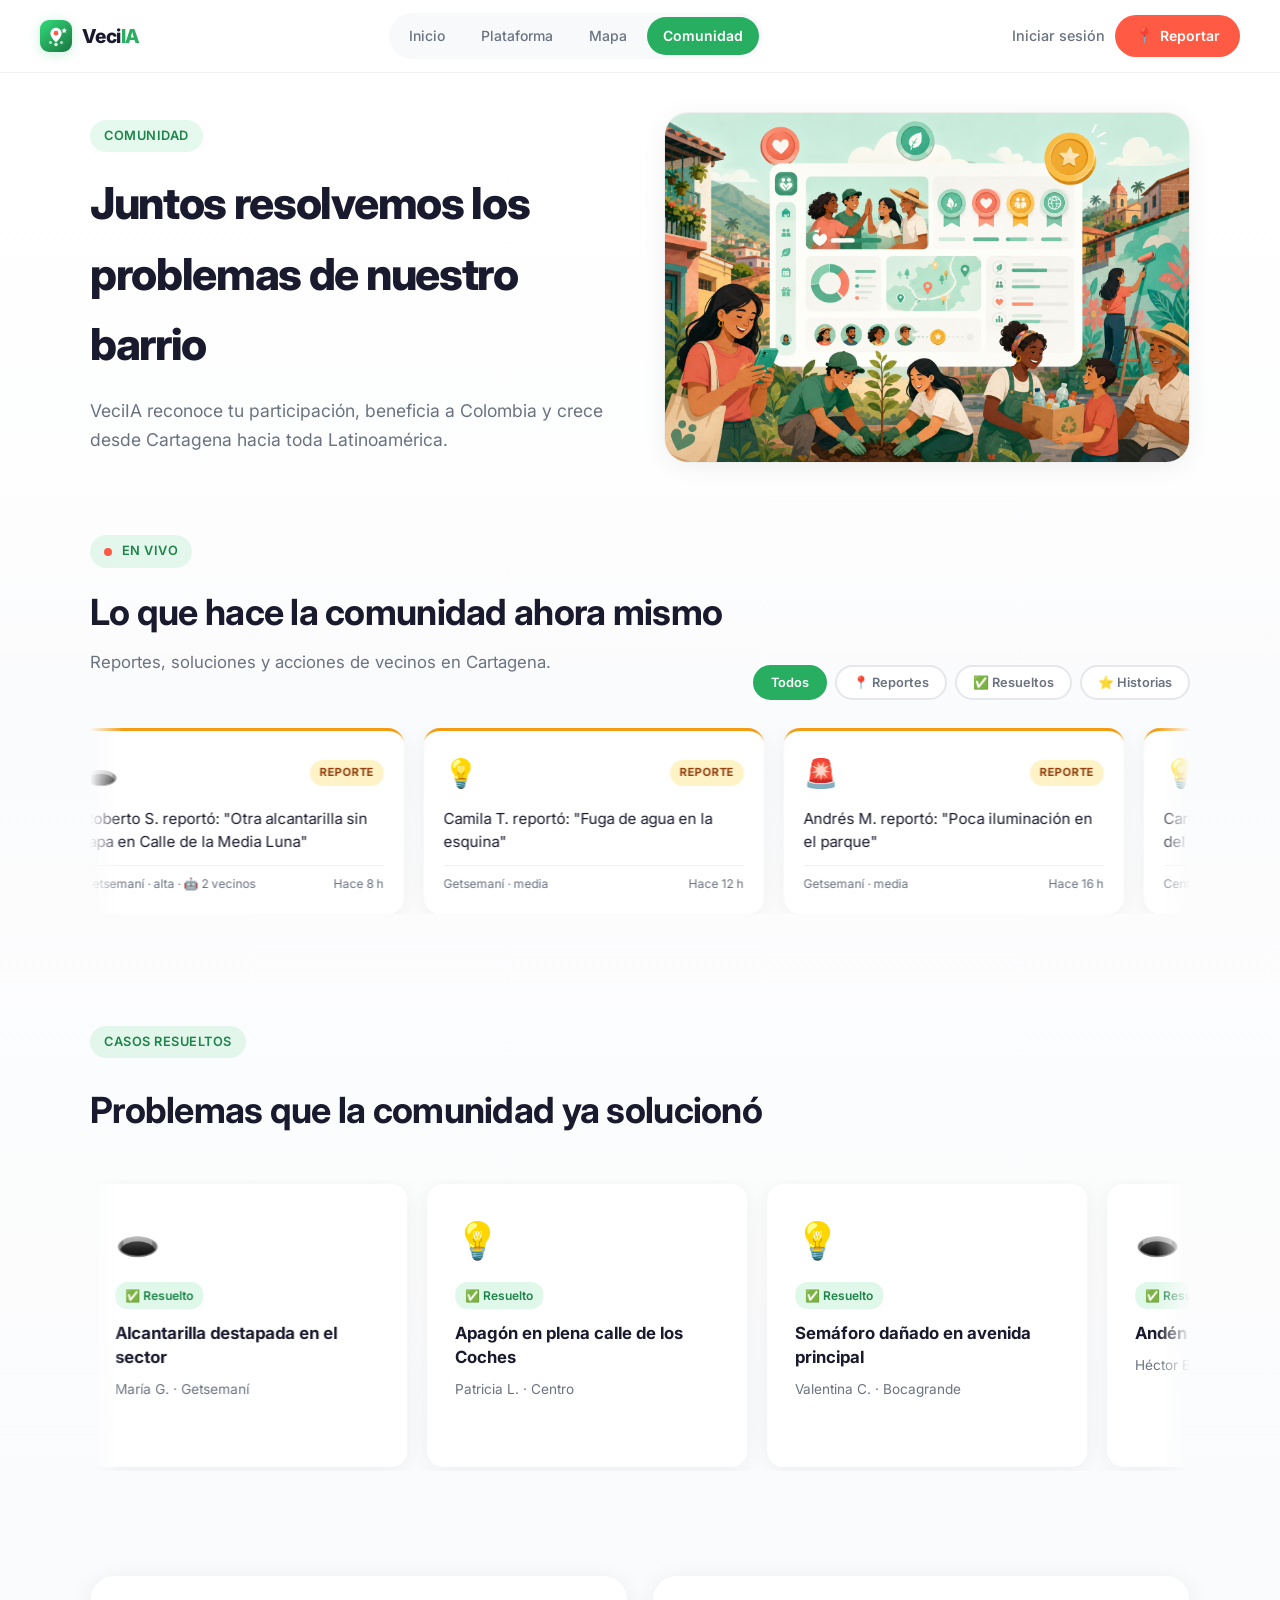
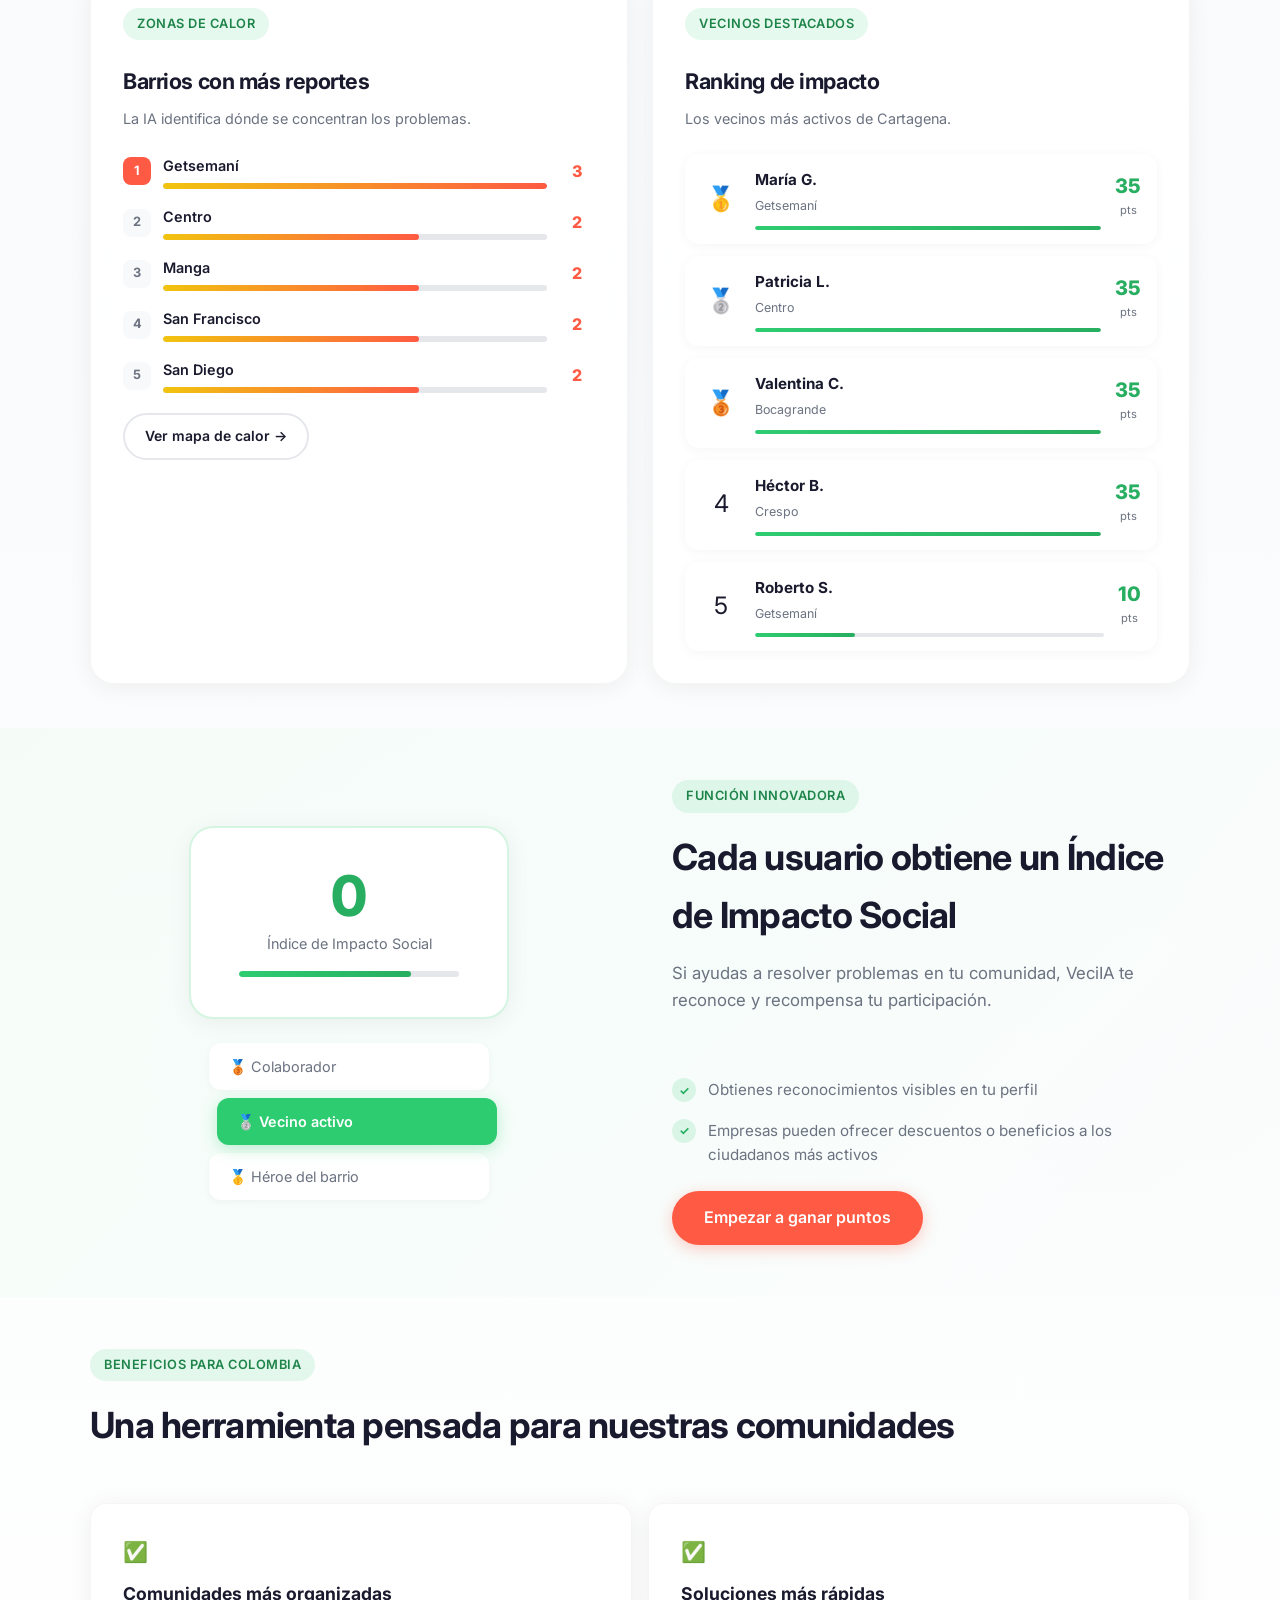
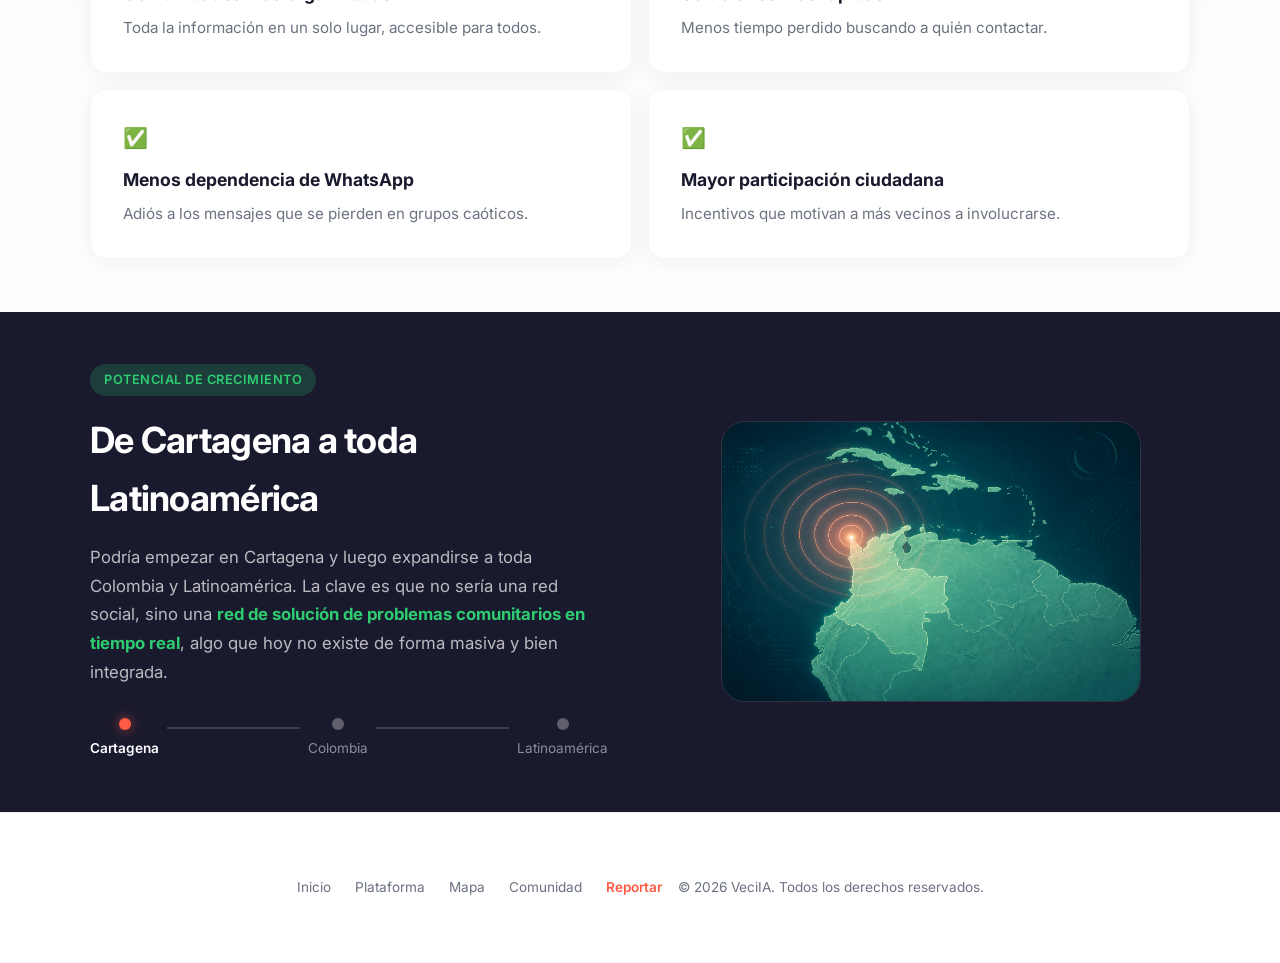
==== commit 44146c2d: "commit 3" ====
--- a/comunidad.html
+++ b/comunidad.html
@@ -19,13 +19,18 @@
   <div id="site-header"></div>
 
   <main class="page-main">
-    <section class="page-hero">
-      <div class="section-inner">
-        <span class="section-tag" data-reveal>Comunidad</span>
-        <h1 data-reveal data-delay="50">Juntos resolvemos los problemas de nuestro barrio</h1>
-        <p class="page-hero-desc" data-reveal data-delay="100">
-          VeciIA reconoce tu participación, beneficia a Colombia y crece desde Cartagena hacia toda Latinoamérica.
-        </p>
+    <section class="page-hero page-hero-split">
+      <div class="section-inner page-hero-grid">
+        <div class="page-hero-text">
+          <span class="section-tag" data-reveal>Comunidad</span>
+          <h1 data-reveal data-delay="50">Juntos resolvemos los problemas de nuestro barrio</h1>
+          <p class="page-hero-desc" data-reveal data-delay="100">
+            VeciIA reconoce tu participación, beneficia a Colombia y crece desde Cartagena hacia toda Latinoamérica.
+          </p>
+        </div>
+        <div class="page-hero-visual" data-reveal="right" data-delay="150">
+          <img src="assets/hero-comunidad.png" alt="Vecinos colaborando en la comunidad" loading="eager">
+        </div>
       </div>
     </section>
 
@@ -191,14 +196,8 @@
             </div>
           </div>
         </div>
-        <div class="growth-map" data-reveal="right" data-delay="100">
-          <div class="map-pin pin-cartagena">
-            <span class="pin-dot"></span>
-            <span class="pin-label">Cartagena</span>
-          </div>
-          <div class="map-ring ring-1"></div>
-          <div class="map-ring ring-2"></div>
-          <div class="map-ring ring-3"></div>
+        <div class="growth-map growth-map-image" data-reveal="right" data-delay="100">
+          <img src="assets/growth-latam.png" alt="Expansión de VeciIA desde Cartagena hacia Latinoamérica" class="growth-map-img" loading="lazy">
         </div>
       </div>
     </section>
--- a/styles.css
+++ b/styles.css
@@ -244,7 +244,6 @@
   display: contents;
 }
 
-.nav-drawer-brand,
 .nav-drawer-tagline {
   display: none;
 }
@@ -781,6 +780,117 @@
   line-height: 1.7;
 }
 
+.page-hero-grid {
+  display: grid;
+  grid-template-columns: 1fr 1fr;
+  gap: clamp(24px, 4vw, 48px);
+  align-items: center;
+}
+
+.page-hero-split {
+  padding-bottom: clamp(24px, 4vw, 40px);
+}
+
+.page-hero-visual {
+  width: 100%;
+  max-width: min(560px, 100%);
+  margin-inline: auto;
+  border-radius: var(--radius-lg);
+  overflow: hidden;
+  box-shadow: var(--card-shadow);
+  border: 1px solid rgba(0, 0, 0, 0.06);
+  line-height: 0;
+}
+
+.page-hero-visual img {
+  width: 100%;
+  height: auto;
+  display: block;
+  border: none;
+  box-shadow: none;
+  border-radius: 0;
+  transition: transform 0.4s var(--ease-out);
+}
+
+.page-hero-visual:hover img {
+  transform: scale(1.02);
+}
+
+.section-image-frame {
+  width: 100%;
+  aspect-ratio: 4 / 3;
+  background: linear-gradient(145deg, #f8f9fb 0%, #f0fdf4 100%);
+  border-radius: var(--radius-lg);
+  overflow: hidden;
+  box-shadow: var(--card-shadow);
+  border: 1px solid rgba(0, 0, 0, 0.06);
+  line-height: 0;
+}
+
+.section-image {
+  width: 100%;
+  height: 100%;
+  object-fit: contain;
+  object-position: center;
+  display: block;
+  border: none;
+  box-shadow: none;
+  border-radius: 0;
+}
+
+.growth-map-image {
+  width: 100%;
+  max-width: 420px;
+  margin-inline: auto;
+  border-radius: var(--radius-lg);
+  overflow: hidden;
+  border: 1px solid rgba(255, 255, 255, 0.1);
+  line-height: 0;
+}
+
+.growth-map-img {
+  width: 100%;
+  height: auto;
+  display: block;
+  border: none;
+  box-shadow: none;
+  border-radius: 0;
+}
+
+.feature-card-img {
+  width: 88px;
+  height: 88px;
+  margin: 0 auto 16px;
+  display: flex;
+  align-items: center;
+  justify-content: center;
+  background: linear-gradient(145deg, #f0fdf4 0%, #ffffff 100%);
+  border-radius: 16px;
+  padding: 8px;
+  box-shadow: 0 2px 12px rgba(0, 0, 0, 0.06);
+  border: 1px solid rgba(46, 204, 113, 0.1);
+  flex-shrink: 0;
+}
+
+.feature-card-img img {
+  width: 100%;
+  height: 100%;
+  object-fit: contain;
+  object-position: center;
+  display: block;
+}
+
+.col-side {
+  display: flex;
+  flex-direction: column;
+  gap: 20px;
+}
+
+.col-visual {
+  border-radius: var(--radius-lg);
+  overflow: hidden;
+}
+
 /* ── Page navigation cards ── */
 .page-cards {
   display: grid;
@@ -788,10 +898,40 @@
   gap: 24px;
 }
 
+.page-cards--compact {
+  max-width: 780px;
+  margin-inline: auto;
+  gap: 16px;
+}
+
+.page-cards--compact .page-card-media {
+  aspect-ratio: 16 / 10;
+}
+
+.page-cards--compact .page-card-body {
+  padding: 14px 16px 16px;
+}
+
+.page-cards--compact .page-card h3 {
+  font-size: 1rem;
+  margin-bottom: 4px;
+}
+
+.page-cards--compact .page-card p {
+  font-size: 0.875rem;
+  line-height: 1.45;
+}
+
+.page-cards--compact .page-card-link {
+  margin-top: 10px;
+  font-size: 0.85rem;
+}
+
 .page-card {
   background: white;
   border-radius: var(--radius);
-  padding: 32px;
+  padding: 0;
+  overflow: hidden;
   box-shadow: var(--card-shadow);
   text-decoration: none;
   color: inherit;
@@ -804,6 +944,30 @@
 .page-card:hover {
   transform: translateY(-6px);
   box-shadow: var(--card-shadow-hover);
+}
+
+.page-card-media {
+  aspect-ratio: 3 / 2;
+  background: #f0fdf4;
+  overflow: hidden;
+  border-bottom: 1px solid rgba(0, 0, 0, 0.04);
+  line-height: 0;
+  flex-shrink: 0;
+}
+
+.page-card-media img {
+  width: 100%;
+  height: 100%;
+  object-fit: cover;
+  object-position: center;
+  display: block;
+}
+
+.page-card-body {
+  padding: clamp(20px, 3vw, 28px);
+  display: flex;
+  flex-direction: column;
+  flex: 1;
 }
 
 .page-card-icon {
@@ -829,7 +993,62 @@
   color: var(--green-dark);
 }
 
+.page-card:not(a) {
+  cursor: default;
+}
+
 /* ── Map page layout ── */
+body[data-page="mapa"] .map-page-header {
+  padding: clamp(16px, 3vw, 28px) clamp(16px, 4vw, 48px) clamp(10px, 2vw, 16px);
+}
+
+body[data-page="mapa"] .map-page-header h1 {
+  font-size: clamp(1.35rem, 3vw, 2rem);
+  font-weight: 700;
+  margin-bottom: 8px;
+  line-height: 1.2;
+}
+
+body[data-page="mapa"] .map-page-header .section-lead {
+  margin-bottom: 0;
+  font-size: clamp(0.9rem, 1.8vw, 1.05rem);
+  max-width: 52ch;
+}
+
+body[data-page="mapa"] .map-page-body {
+  padding: 0 clamp(16px, 4vw, 48px) clamp(20px, 4vw, 40px);
+}
+
+body[data-page="mapa"] .map-workspace {
+  display: grid;
+  grid-template-columns: minmax(280px, 340px) minmax(0, 1fr);
+  gap: 20px;
+  align-items: start;
+}
+
+body[data-page="mapa"] .map-sidebar {
+  min-width: 0;
+  max-height: calc(100svh - var(--header-h) - var(--safe-top) - 100px);
+}
+
+body[data-page="mapa"] .map-container {
+  min-width: 0;
+  width: 100%;
+  height: 560px;
+  min-height: 480px;
+}
+
+body[data-page="mapa"] #cartagena-map {
+  width: 100%;
+  height: 100%;
+}
+
+body[data-page="mapa"] .leaflet-container {
+  width: 100% !important;
+  height: 100% !important;
+  z-index: 1;
+}
+
 .map-page-header {
   padding: 32px clamp(20px, 4vw, 48px) 16px;
 }
@@ -881,7 +1100,8 @@
   border-top: 1px solid #eee;
 }
 
-.footer p {
+.footer p,
+.footer-copy {
   font-size: 0.85rem;
   color: var(--text-muted);
 }
@@ -1184,6 +1404,59 @@
   width: 95%;
 }
 
+/* Platform compare section */
+.section-platform-diff .platform-diff-top {
+  align-items: center;
+  margin-bottom: clamp(28px, 4vw, 44px);
+}
+
+.platform-diff-visual {
+  width: 100%;
+  max-width: 560px;
+  margin-inline: auto;
+  aspect-ratio: 3 / 2;
+  border-radius: var(--radius-lg);
+  overflow: hidden;
+  box-shadow: var(--card-shadow);
+  border: 1px solid rgba(0, 0, 0, 0.06);
+  background: #fff;
+  line-height: 0;
+}
+
+.platform-compare-img {
+  width: 100%;
+  height: 100%;
+  object-fit: cover;
+  object-position: center;
+  display: block;
+}
+
+.platform-diff-cards {
+  grid-template-columns: repeat(4, 1fr);
+  gap: clamp(12px, 2vw, 20px);
+}
+
+@media (max-width: 1024px) {
+  .platform-diff-cards {
+    grid-template-columns: repeat(2, 1fr);
+  }
+}
+
+@media (max-width: 768px) {
+  .section-platform-diff .platform-diff-top {
+    gap: 28px;
+    margin-bottom: 24px;
+  }
+
+  .platform-diff-visual {
+    max-width: 100%;
+  }
+
+  .platform-diff-cards {
+    grid-template-columns: 1fr;
+  }
+}
+
 .col-cards {
   display: grid;
   grid-template-columns: 1fr 1fr;
@@ -1475,14 +1748,8 @@
 .growth-map {
   position: relative;
   width: 100%;
-  aspect-ratio: 1;
-  max-width: 360px;
+  max-width: 420px;
   margin: 0 auto;
-  background: radial-gradient(circle, rgba(46,204,113,0.15) 0%, transparent 70%);
-  border-radius: 50%;
-  display: flex;
-  align-items: center;
-  justify-content: center;
 }
 
 .map-ring {
@@ -1579,7 +1846,8 @@
   margin: 0 auto;
 }
 
-.footer p {
+.footer p,
+.footer-copy {
   font-size: 0.85rem;
   color: var(--text-muted);
 }
@@ -1718,31 +1986,17 @@
   }
 
   .nav-drawer-head {
-    padding: calc(var(--header-h) + var(--safe-top) + 20px) 24px 20px;
+    padding: calc(var(--header-h) + var(--safe-top) + 16px) 24px 16px;
     border-bottom: 1px solid #f0f1f3;
     background: linear-gradient(180deg, rgba(248, 249, 251, 0.9) 0%, #fff 100%);
   }
 
-  .nav-drawer-brand {
-    display: flex;
-    align-items: center;
-    gap: 10px;
-    font-weight: 800;
-    font-size: 1.15rem;
-    color: var(--text);
-    letter-spacing: -0.03em;
-  }
-
-  .nav-drawer-brand svg {
-    flex-shrink: 0;
-  }
-
   .nav-drawer-tagline {
     display: block;
-    margin-top: 8px;
-    font-size: 0.82rem;
+    font-size: 0.88rem;
     color: var(--text-muted);
     line-height: 1.45;
+    font-weight: 500;
   }
 
   .nav-links-group {
@@ -1907,9 +2161,14 @@
   }
 
   .two-col,
-  .growth-inner {
+  .growth-inner,
+  .page-hero-grid {
     grid-template-columns: 1fr;
     gap: 40px;
+  }
+
+  .page-hero-visual {
+    order: -1;
   }
 
   .col-cards {
@@ -2339,9 +2598,10 @@
 
 .map-workspace {
   display: grid;
-  grid-template-columns: 340px 1fr;
+  grid-template-columns: minmax(280px, 340px) minmax(0, 1fr);
   gap: 20px;
   min-height: 560px;
+  align-items: start;
 }
 
 .map-sidebar {
@@ -2352,9 +2612,10 @@
   overflow-y: auto;
   display: flex;
   flex-direction: column;
+  min-width: 0;
   max-height: calc(100svh - var(--header-h) - var(--safe-top) - 100px);
   position: relative;
-  z-index: 20;
+  z-index: 2;
   -webkit-overflow-scrolling: touch;
   scrollbar-width: thin;
 }
@@ -2599,7 +2860,17 @@
   border-radius: var(--radius-lg);
   overflow: hidden;
   box-shadow: var(--card-shadow);
+  min-width: 0;
+  width: 100%;
   min-height: 480px;
+  height: 560px;
+  z-index: 1;
+  background: #e8ecef;
+}
+
+#cartagena-map {
+  width: 100%;
+  height: 100%;
   z-index: 1;
 }
 
@@ -2625,16 +2896,23 @@
   animation: none;
 }
 
+.map-hint-short {
+  display: none;
+}
+
+@media (max-width: 768px) {
+  .map-hint-full {
+    display: none;
+  }
+
+  .map-hint-short {
+    display: inline;
+  }
+}
+
 @keyframes hintPulse {
   0%, 100% { opacity: 1; }
   50% { opacity: 0.75; }
-}
-
-#cartagena-map {
-  width: 100%;
-  height: 100%;
-  min-height: 560px;
-  z-index: 1;
 }
 
 .map-controls {
@@ -2832,58 +3110,200 @@
 }
 
 /* Map responsive */
+@media (min-width: 1025px) {
+  body[data-page="mapa"] .map-container {
+    height: clamp(520px, calc(100svh - var(--header-h) - var(--safe-top) - 160px), 760px);
+  }
+}
+
 @media (max-width: 1024px) {
-  .map-workspace {
+  body[data-page="mapa"] .map-page-header .section-tag {
+    font-size: 0.75rem;
+  }
+
+  body[data-page="mapa"] .map-page-header {
+    padding-bottom: 10px;
+  }
+
+  body[data-page="mapa"] .map-workspace {
     grid-template-columns: 1fr;
-  }
-
-  .map-sidebar {
+    gap: 16px;
+  }
+
+  body[data-page="mapa"] .map-sidebar {
     max-height: none;
     order: 1;
     overflow-y: visible;
   }
 
-  .map-container {
+  body[data-page="mapa"] .map-container {
     order: 0;
-    min-height: 360px;
-  }
-
-  #cartagena-map {
-    min-height: 360px;
+    height: clamp(300px, 50svh, 480px);
+    min-height: 300px;
   }
 
   .report-section {
     max-height: none;
   }
 
-  .report-form-actions {
+  body[data-page="mapa"] .report-form-actions {
     position: sticky;
     bottom: calc(8px + var(--safe-bottom));
     margin-left: -16px;
     margin-right: -16px;
-    padding: 16px;
+    padding: 16px 16px calc(16px + var(--safe-bottom));
     background: #ffffff;
     border-top: 1px solid #eee;
     box-shadow: 0 -8px 24px rgba(0, 0, 0, 0.08);
-  }
-
-  .reports-list {
-    max-height: 280px;
+    z-index: 10;
+  }
+
+  body[data-page="mapa"] .reports-list {
+    max-height: none;
   }
 }
 
 @media (max-width: 768px) {
-  .map-legend {
-    flex-wrap: wrap;
-    gap: 6px;
-    max-width: calc(100% - 24px);
-  }
-
-  .map-controls {
+  body[data-page="mapa"] .map-page-header {
+    padding: 12px 12px 6px;
+  }
+
+  body[data-page="mapa"] .map-page-header h1 {
+    font-size: 1.25rem;
+    margin-bottom: 4px;
+  }
+
+  body[data-page="mapa"] .map-page-header .section-lead {
+    font-size: 0.85rem;
+    line-height: 1.4;
+  }
+
+  body[data-page="mapa"] .map-page-body {
+    padding: 0 10px calc(12px + var(--safe-bottom));
+  }
+
+  body[data-page="mapa"] .map-workspace {
+    gap: 12px;
+  }
+
+  body[data-page="mapa"] .map-sidebar,
+  body[data-page="mapa"] .map-container {
+    border-radius: var(--radius);
+  }
+
+  body[data-page="mapa"] .map-container {
+    height: clamp(280px, 52svh, 400px);
+    min-height: 280px;
+  }
+
+  body[data-page="mapa"] .map-click-hint {
     top: auto;
     bottom: 52px;
-    right: 12px;
+    left: 50%;
+    transform: translateX(-50%);
+    font-size: 0.72rem;
+    padding: 6px 12px;
+    max-width: calc(100% - 80px);
+    text-align: center;
+    white-space: normal;
+    line-height: 1.3;
+  }
+
+  body[data-page="mapa"] .map-controls {
+    top: 8px;
+    bottom: auto;
+    right: 8px;
+    left: auto;
+    flex-direction: row;
+    gap: 6px;
+  }
+
+  body[data-page="mapa"] .map-ctrl {
+    padding: 10px 12px;
+    font-size: 0.75rem;
+    min-height: 40px;
+    min-width: 40px;
+  }
+
+  body[data-page="mapa"] .map-legend {
+    flex-wrap: wrap;
+    gap: 4px 6px;
+    max-width: calc(100% - 16px);
+    padding: 6px 10px;
+    font-size: 0.65rem;
+    bottom: 6px;
+    left: 6px;
+    right: 6px;
+    justify-content: center;
+  }
+
+  body[data-page="mapa"] .map-legend .legend-title {
+    width: 100%;
+    text-align: center;
+    margin-right: 0;
+  }
+
+  body[data-page="mapa"] .leaflet-control-attribution {
+    font-size: 9px !important;
+    line-height: 1.2;
+    padding: 2px 4px !important;
+    max-width: 55%;
+  }
+
+  body[data-page="mapa"] .report-section {
+    padding: 12px;
+  }
+
+  body[data-page="mapa"] .sidebar-heading {
+    font-size: 0.95rem;
+  }
+
+  body[data-page="mapa"] .sidebar-hint {
+    font-size: 0.78rem;
+  }
+
+  body[data-page="mapa"] .report-form textarea,
+  body[data-page="mapa"] .report-form select {
+    font-size: 16px;
+  }
+
+  body[data-page="mapa"] .guest-banner {
+    padding: 12px;
+  }
+
+  body[data-page="mapa"] .guest-banner p {
+    font-size: 0.82rem;
+  }
+
+  body[data-page="mapa"] .report-item {
+    padding: 10px;
+  }
+
+  body[data-page="mapa"] .footer {
+    padding-top: 20px;
+    padding-bottom: calc(16px + var(--safe-bottom));
+  }
+
+  body[data-page="mapa"] .footer-inner {
     flex-direction: column;
+    gap: 12px;
+    text-align: center;
+  }
+}
+
+@media (max-width: 480px) {
+  body[data-page="mapa"] .map-container {
+    height: clamp(260px, 48svh, 360px);
+    min-height: 260px;
+  }
+
+  body[data-page="mapa"] .map-legend span:not(.legend-title) {
+    flex: 0 0 calc(50% - 4px);
+    text-align: center;
+  }
+
+  body[data-page="mapa"] .btn-submit-report {
+    font-size: 0.95rem;
   }
 }
 
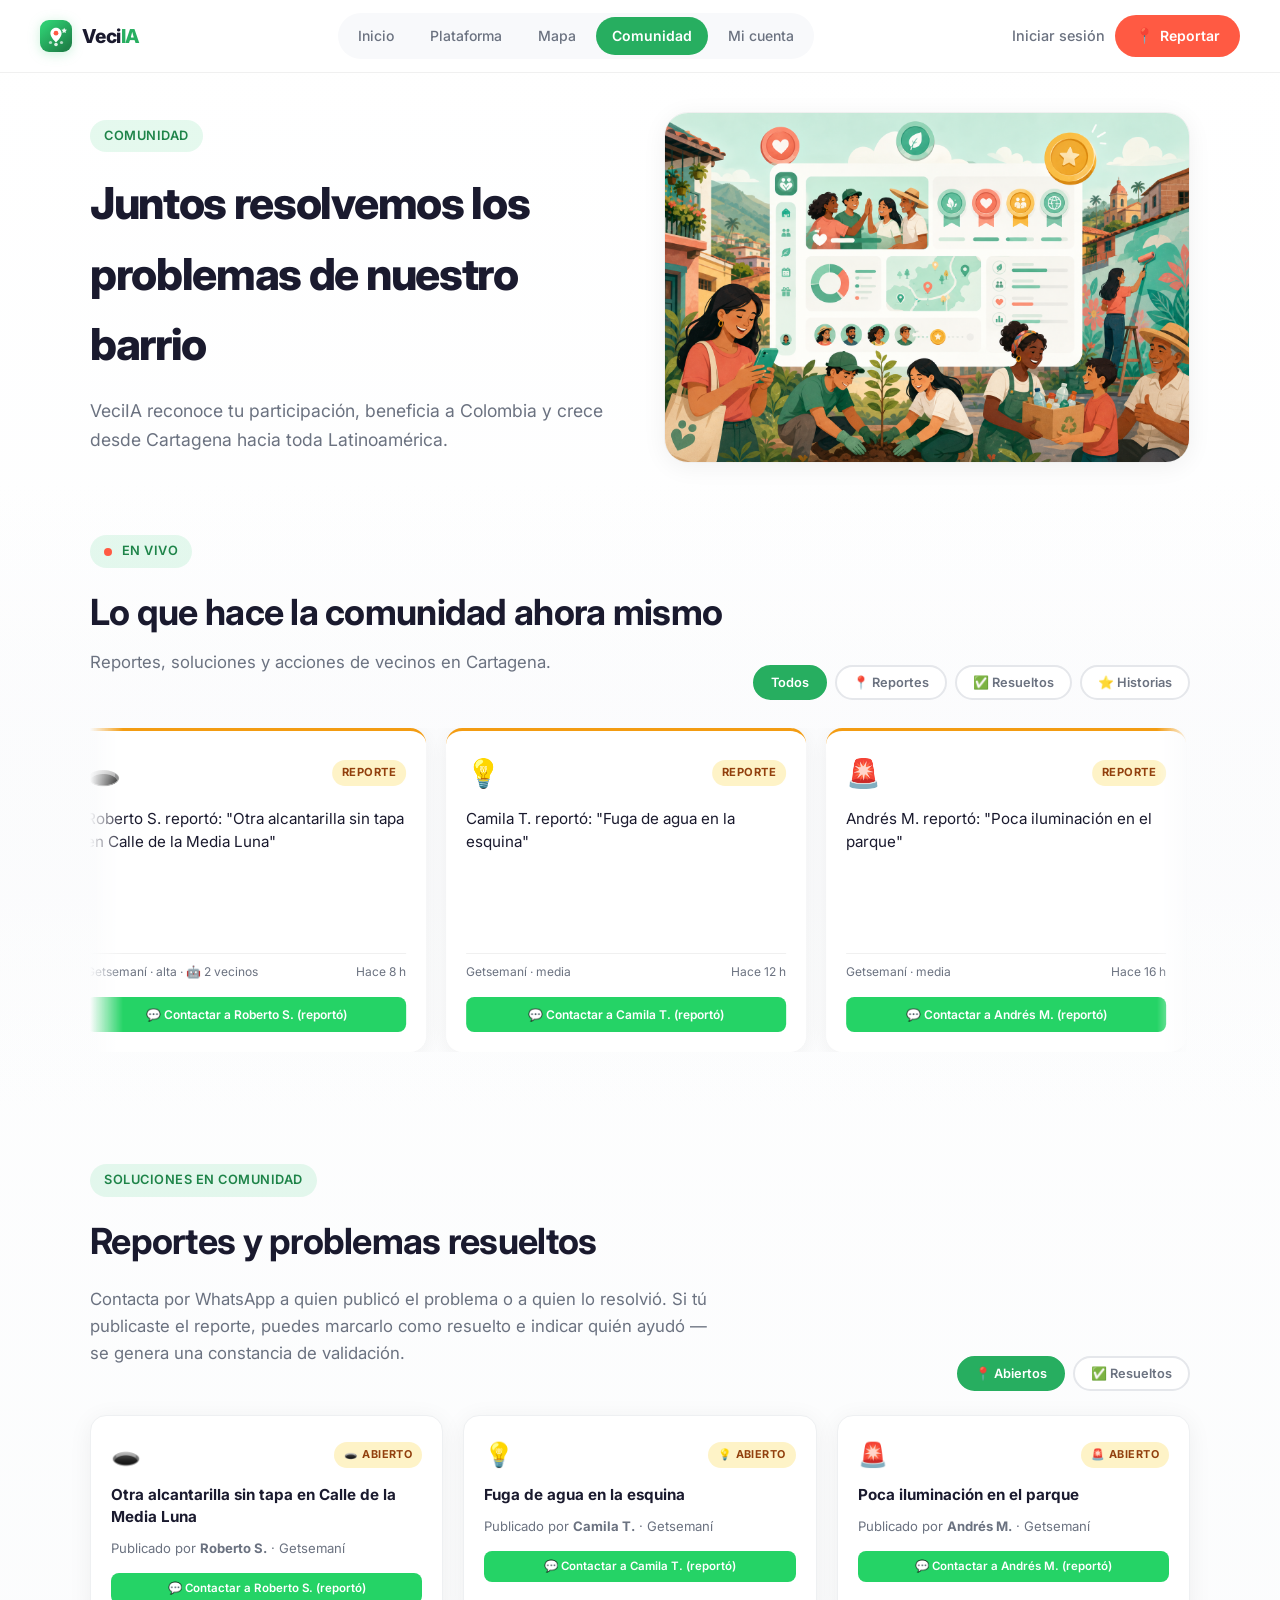
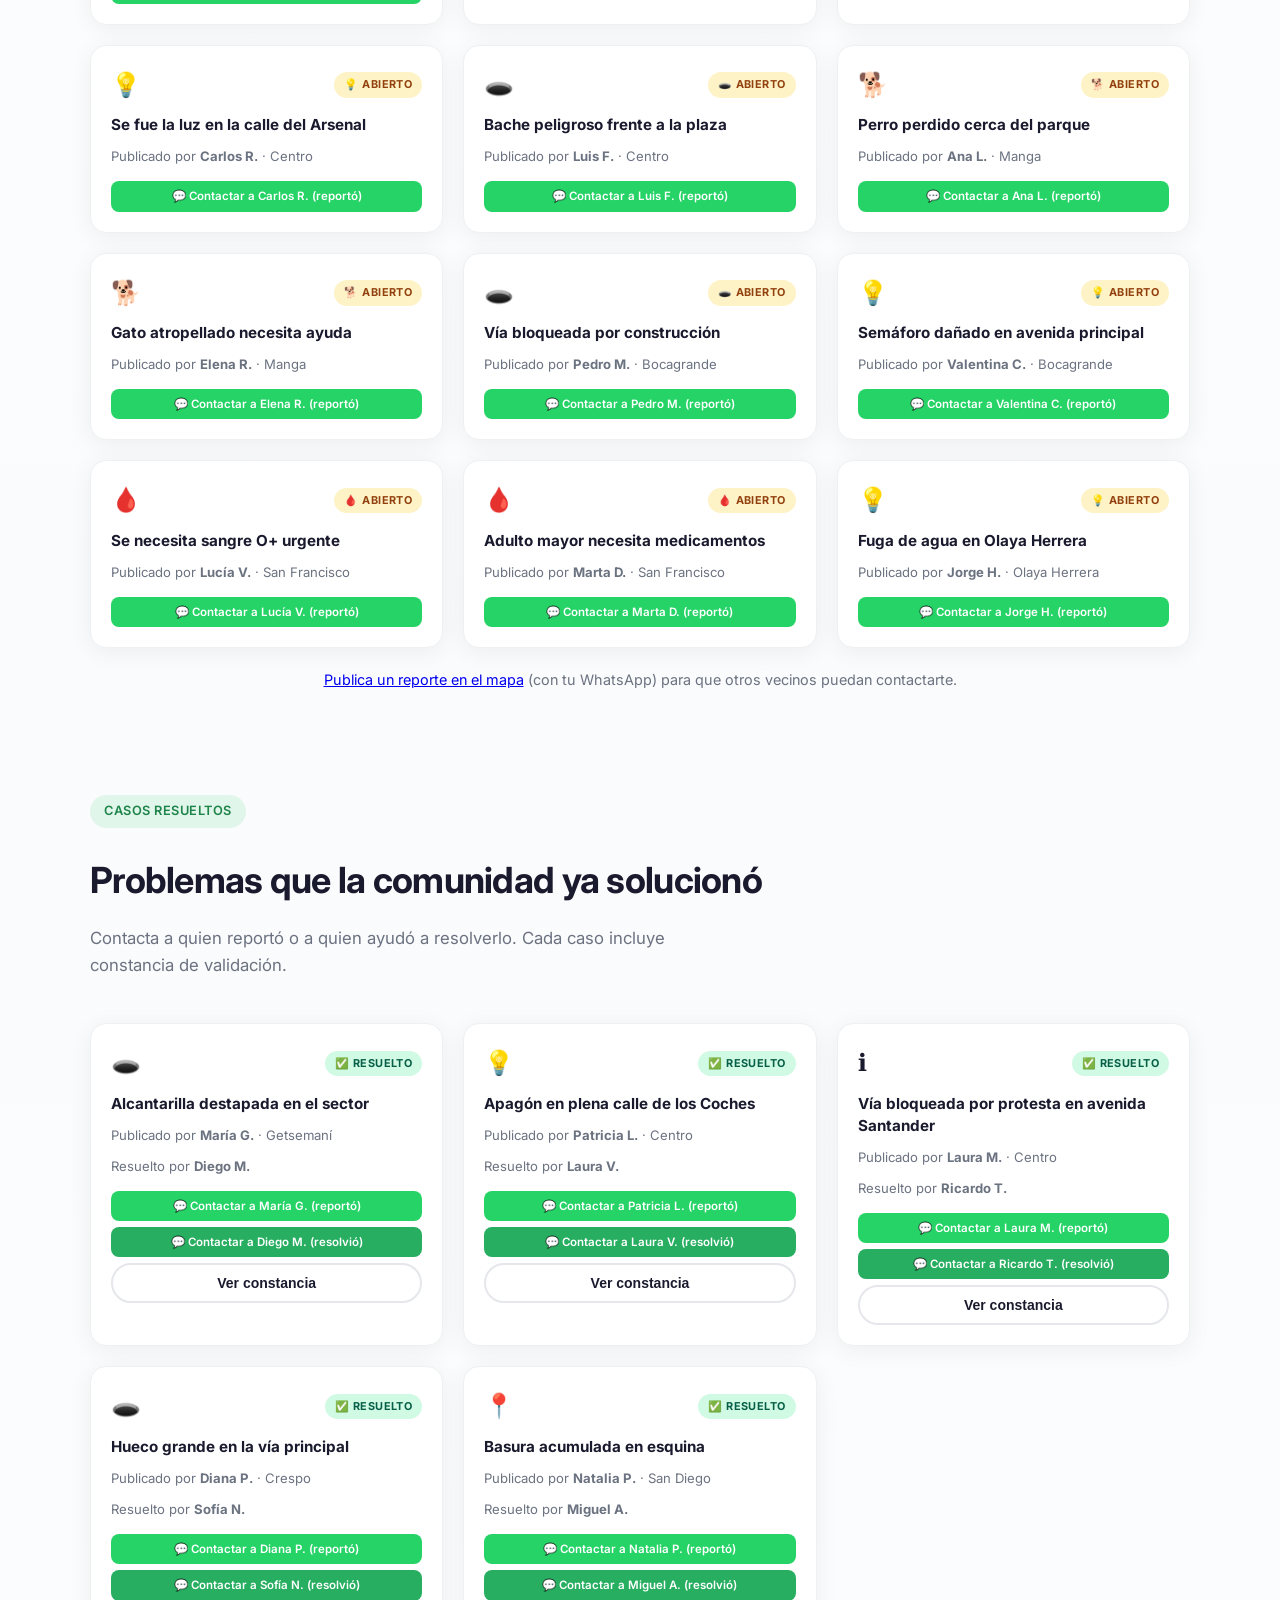
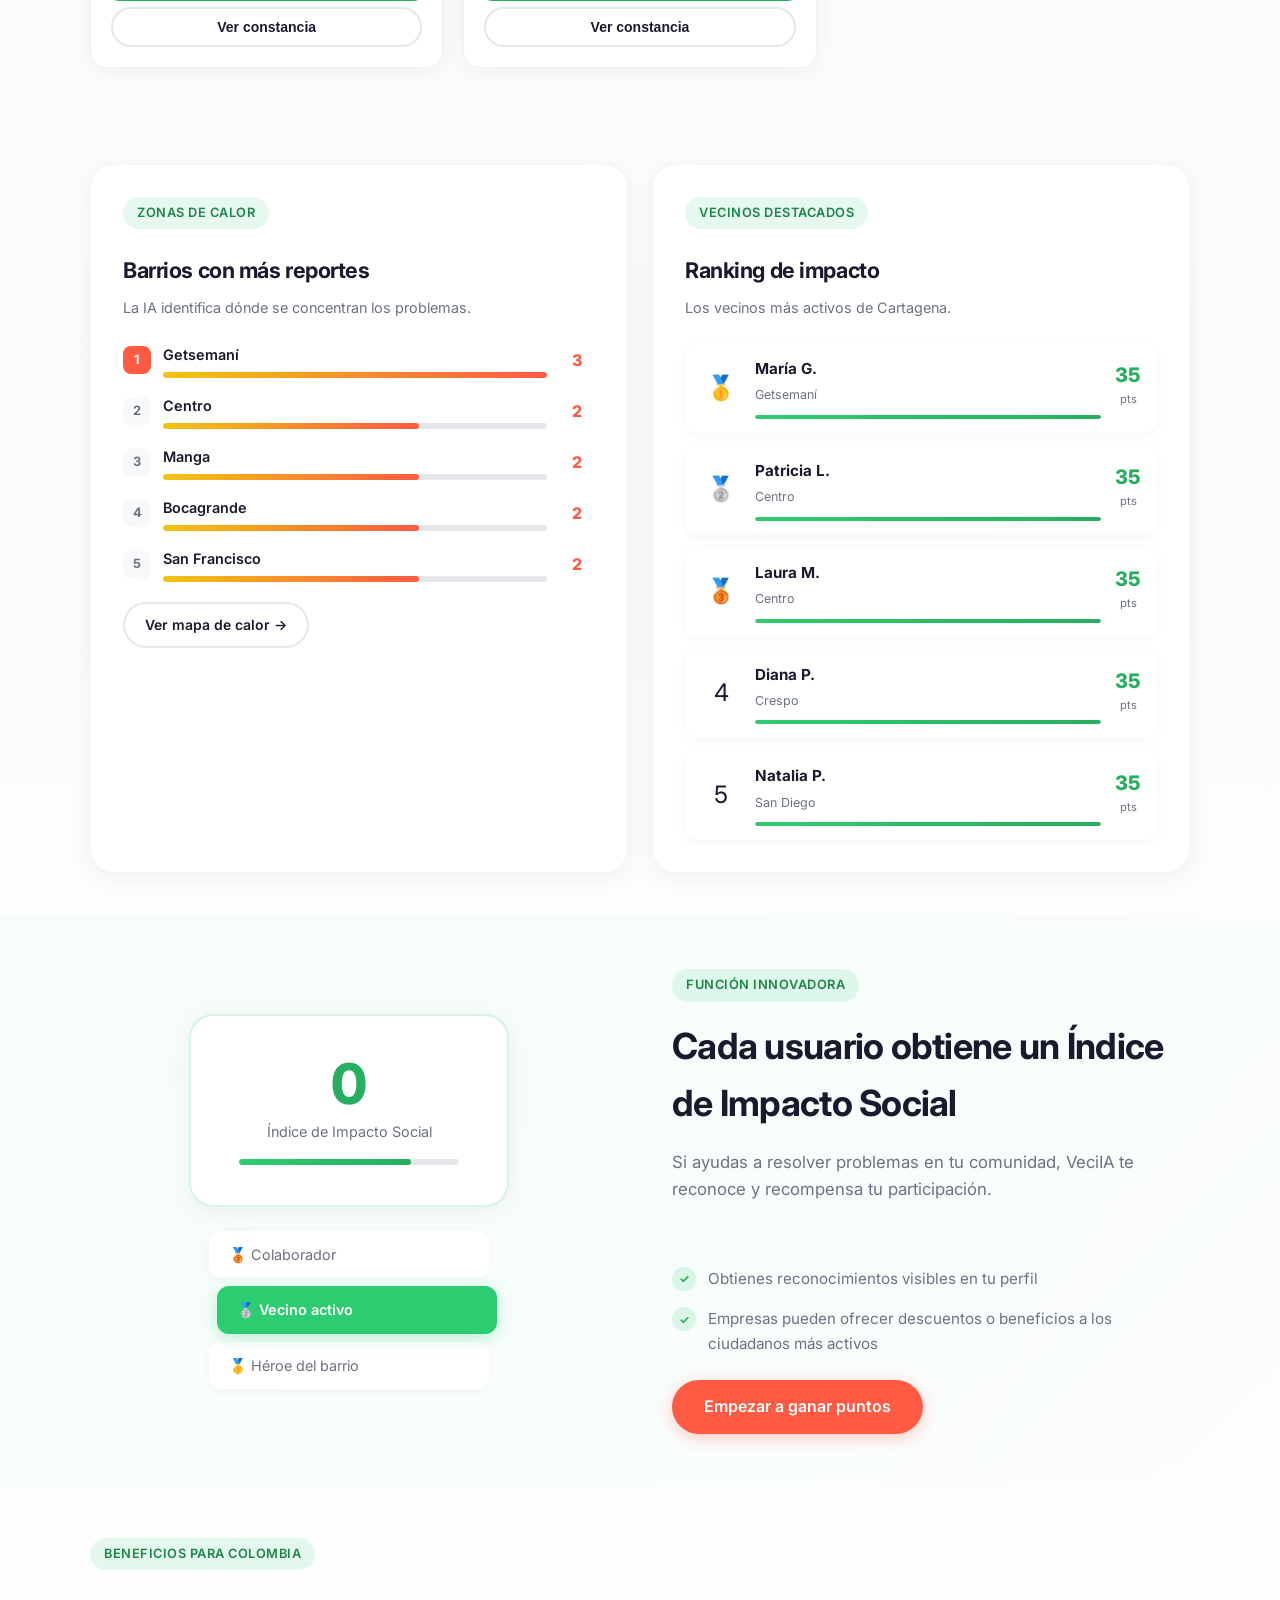
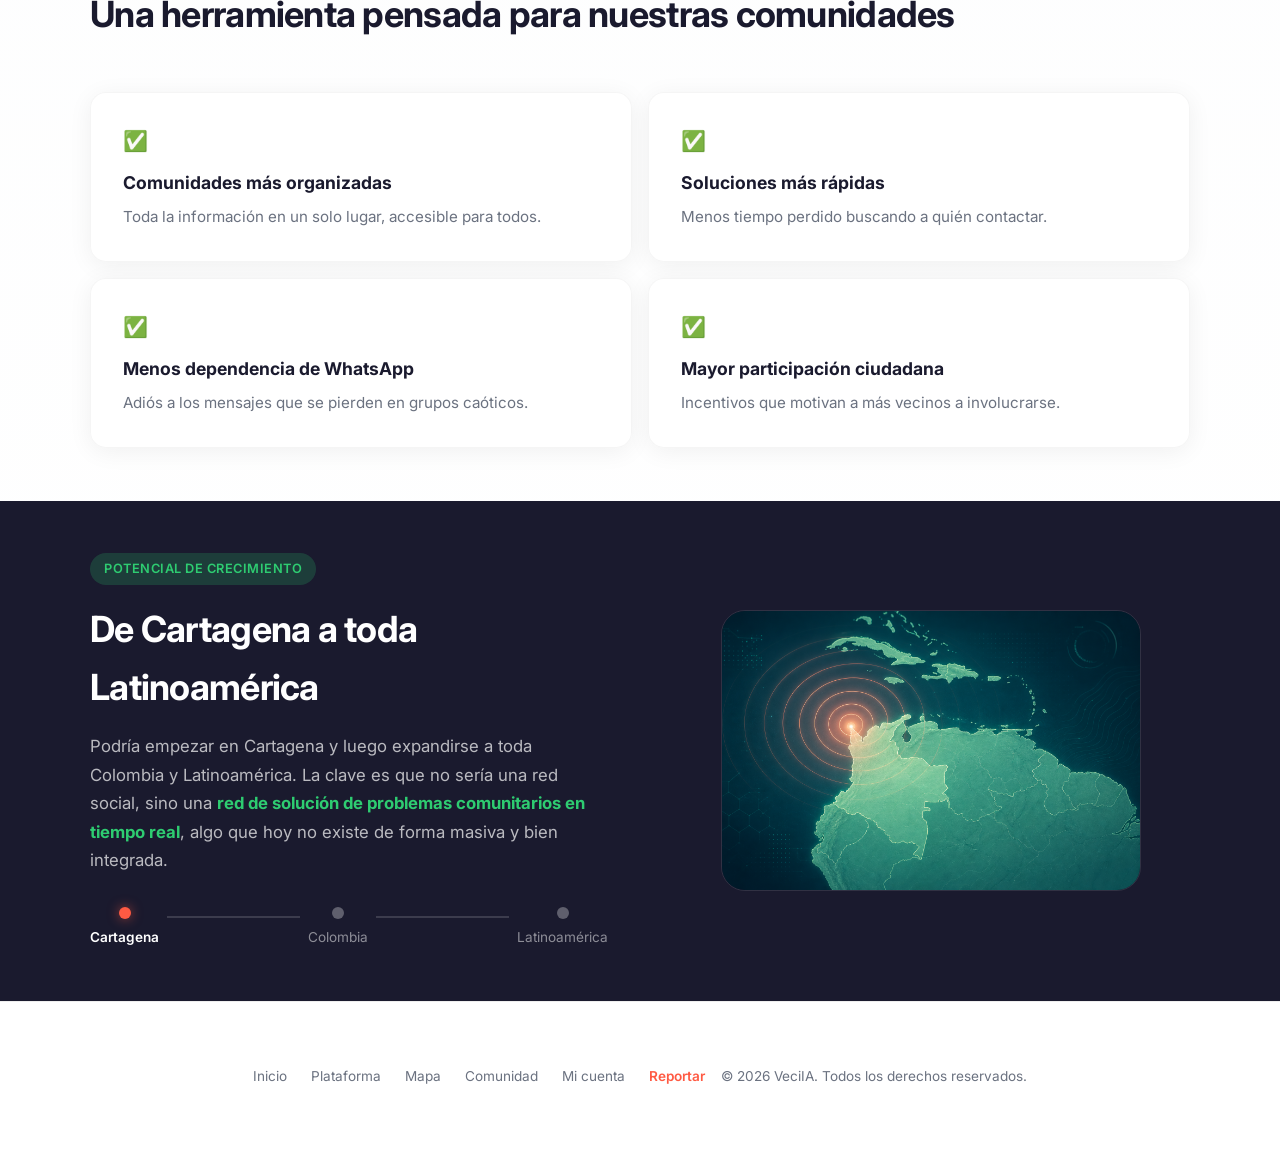
==== commit 96508512: "commit 7" ====
--- a/comunidad.html
+++ b/comunidad.html
@@ -61,22 +61,44 @@
       </div>
     </section>
 
-    <!-- Casos resueltos -->
-    <section class="section section-stories">
+    <!-- Reportes y soluciones -->
+    <section class="section section-community-board">
+      <div class="section-inner">
+        <div class="community-board-header" data-reveal>
+          <div>
+            <span class="section-tag">Soluciones en comunidad</span>
+            <h2>Reportes y problemas resueltos</h2>
+            <p class="section-lead">
+              Contacta por WhatsApp a quien publicó el problema o a quien lo resolvió.
+              Si tú publicaste el reporte, puedes marcarlo como resuelto e indicar quién ayudó — se genera una constancia de validación.
+            </p>
+          </div>
+          <div class="community-board-tabs" id="community-board-tabs">
+            <button type="button" class="filter-chip active" data-board-tab="open">📍 Abiertos</button>
+            <button type="button" class="filter-chip" data-board-tab="resolved">✅ Resueltos</button>
+          </div>
+        </div>
+        <div id="community-board-grid" class="community-board-grid" data-reveal data-delay="100"></div>
+        <p class="community-board-hint guest-only" data-reveal data-delay="150">
+          <a href="mapa.html#reportar">Publica un reporte en el mapa</a> (con tu WhatsApp) para que otros vecinos puedan contactarte.
+        </p>
+        <p class="community-board-hint logged-in-only" data-reveal data-delay="150">
+          Publica reportes en el <a href="mapa.html#reportar">mapa</a> con tu número de WhatsApp. Solo tú puedes confirmar quién resolvió tu problema.
+        </p>
+      </div>
+    </section>
+
+    <!-- Casos resueltos (destacados) -->
+    <section class="section section-stories section-alt">
       <div class="section-inner">
         <div class="stories-header" data-reveal>
           <div>
             <span class="section-tag">Casos resueltos</span>
             <h2>Problemas que la comunidad ya solucionó</h2>
-          </div>
-        </div>
-        <div class="stories-gallery" data-reveal data-delay="100">
-          <button type="button" class="gallery-edge-btn gallery-edge-prev" id="stories-prev" aria-label="Anterior">‹</button>
-          <button type="button" class="gallery-edge-btn gallery-edge-next" id="stories-next" aria-label="Siguiente">›</button>
-          <div class="stories-carousel-wrap">
-            <div class="stories-carousel" id="stories-grid"></div>
-          </div>
-        </div>
+            <p class="section-lead">Contacta a quien reportó o a quien ayudó a resolverlo. Cada caso incluye constancia de validación.</p>
+          </div>
+        </div>
+        <div id="community-resolved-grid" class="community-board-grid community-board-grid--resolved" data-reveal data-delay="100"></div>
       </div>
     </section>
 
@@ -206,6 +228,33 @@
   <div id="site-footer"></div>
   <div id="site-auth"></div>
 
+  <div id="resolve-modal" class="resolve-modal" aria-hidden="true">
+    <div class="resolve-modal-content">
+      <button type="button" class="modal-close resolve-modal-close" aria-label="Cerrar">&times;</button>
+      <h3>Marcar problema como resuelto</h3>
+      <p class="resolve-modal-lead">Solo tú, como autor del reporte, puedes confirmar quién lo solucionó. Se generará una constancia de validación.</p>
+      <form id="resolve-form">
+        <input type="hidden" id="resolve-report-id">
+        <label for="resolve-solver-name">¿Quién solucionó el problema?</label>
+        <input type="text" id="resolve-solver-name" placeholder="Nombre de la persona o entidad" required maxlength="80">
+        <label for="resolve-solver-phone">WhatsApp del solucionador (opcional)</label>
+        <input type="tel" id="resolve-solver-phone" placeholder="Ej: 3107051660" maxlength="15">
+        <button type="submit" class="btn-primary btn-block">Confirmar y generar constancia</button>
+      </form>
+    </div>
+  </div>
+
+  <div id="certificate-modal" class="cert-modal" aria-hidden="true">
+    <div class="cert-modal-content">
+      <button type="button" class="modal-close cert-modal-close" aria-label="Cerrar">&times;</button>
+      <div id="certificate-body"></div>
+      <div class="cert-modal-actions">
+        <button type="button" id="btn-share-cert-wa" class="btn-primary">Compartir constancia por WhatsApp</button>
+        <button type="button" class="btn-secondary cert-modal-close-btn">Cerrar</button>
+      </div>
+    </div>
+  </div>
+
   <script src="layout.js"></script>
   <script src="app.js"></script>
   <script src="comunidad.js"></script>
--- a/styles.css
+++ b/styles.css
@@ -2591,6 +2591,24 @@
   color: #ef4444;
 }
 
+.dropdown-link {
+  display: block;
+  text-align: center;
+  padding: 10px;
+  margin-bottom: 8px;
+  background: var(--green);
+  color: white !important;
+  text-decoration: none;
+  border-radius: 10px;
+  font-size: 0.85rem;
+  font-weight: 600;
+  transition: background 0.2s;
+}
+
+.dropdown-link:hover {
+  background: var(--green-dark);
+}
+
 /* ── Map section ── */
 .map-section-inner {
   max-width: 1280px;
@@ -2763,21 +2781,91 @@
 
 .report-item {
   display: flex;
+  flex-direction: column;
+  gap: 0;
+  width: 100%;
+  padding: 0;
+  border: none;
+  background: none;
+  border-radius: 12px;
+  text-align: left;
+  font-family: var(--font);
+  transition: background 0.2s;
+  -webkit-tap-highlight-color: transparent;
+}
+
+.report-item:hover {
+  background: var(--bg-alt);
+}
+
+.report-item-main {
+  display: flex;
   gap: 12px;
   width: 100%;
   padding: 12px;
   border: none;
   background: none;
-  border-radius: 12px;
+  border-radius: 12px 12px 0 0;
   cursor: pointer;
   text-align: left;
   font-family: var(--font);
-  transition: background 0.2s;
   -webkit-tap-highlight-color: transparent;
 }
 
-.report-item:hover {
-  background: var(--bg-alt);
+.report-item-actions {
+  display: flex;
+  flex-wrap: wrap;
+  gap: 6px;
+  padding: 0 12px 12px;
+  align-items: center;
+}
+
+.report-wa-btn {
+  display: inline-flex;
+  align-items: center;
+  justify-content: center;
+  padding: 6px 10px;
+  background: #25d366;
+  color: white !important;
+  text-decoration: none;
+  border-radius: 8px;
+  font-size: 0.72rem;
+  font-weight: 600;
+  border: none;
+  cursor: pointer;
+}
+
+.report-wa-btn--solver {
+  background: var(--green-dark);
+}
+
+.report-no-contact,
+.popup-contacts .report-no-contact {
+  font-size: 0.72rem;
+  color: var(--text-muted);
+  margin: 0;
+}
+
+.reports-list-subtitle {
+  font-size: 0.78rem;
+  font-weight: 700;
+  color: var(--text-muted);
+  padding: 12px 12px 4px;
+  margin: 8px 0 0;
+  border-top: 1px solid var(--border);
+}
+
+.report-item--resolved {
+  opacity: 0.95;
+}
+
+.report-info-badge {
+  font-size: 0.72rem;
+  color: var(--text-muted);
+}
+
+.report-item-main:hover {
+  background: transparent;
 }
 
 .report-item-icon {
@@ -3082,6 +3170,444 @@
   font-size: 0.8rem;
   color: var(--green-dark);
   font-weight: 600;
+}
+
+.popup-type {
+  font-size: 0.7rem;
+  font-weight: 600;
+  color: var(--text-muted);
+}
+
+.popup-contacts {
+  margin: 10px 0;
+  display: flex;
+  flex-direction: column;
+  gap: 6px;
+}
+
+.popup-wa-btn {
+  display: block;
+  text-align: center;
+  padding: 8px 12px;
+  background: #25d366;
+  color: white !important;
+  text-decoration: none;
+  border-radius: 10px;
+  font-size: 0.8rem;
+  font-weight: 600;
+}
+
+.popup-mediators {
+  display: flex;
+  flex-wrap: wrap;
+  gap: 4px;
+  align-items: center;
+}
+
+.popup-mediators small {
+  width: 100%;
+  font-size: 0.7rem;
+  color: var(--text-muted);
+}
+
+.popup-wa-link {
+  font-size: 0.72rem;
+  color: var(--green-dark);
+  text-decoration: none;
+  padding: 4px 8px;
+  background: var(--bg-alt);
+  border-radius: 8px;
+}
+
+.popup-resolved-box {
+  background: #f0fdf4;
+  padding: 10px;
+  border-radius: 10px;
+  font-size: 0.85rem;
+}
+
+.popup-info-badge {
+  display: inline-block;
+  font-size: 0.8rem;
+  color: #2563eb;
+  background: #eff6ff;
+  padding: 6px 10px;
+  border-radius: 8px;
+}
+
+.report-form input[type="tel"] {
+  width: 100%;
+  padding: 10px 12px;
+  border: 1px solid #e5e7eb;
+  border-radius: 10px;
+  font-family: var(--font);
+  font-size: 0.9rem;
+  margin-bottom: 4px;
+}
+
+/* Resolve & certificate modals */
+.resolve-modal,
+.cert-modal {
+  position: fixed;
+  inset: 0;
+  z-index: 1000;
+  background: rgba(0, 0, 0, 0.5);
+  display: flex;
+  align-items: center;
+  justify-content: center;
+  padding: 20px;
+  opacity: 0;
+  visibility: hidden;
+  transition: opacity 0.3s, visibility 0.3s;
+}
+
+.resolve-modal.open,
+.cert-modal.open {
+  opacity: 1;
+  visibility: visible;
+}
+
+.resolve-modal-content,
+.cert-modal-content {
+  background: white;
+  border-radius: var(--radius-lg);
+  padding: 28px;
+  max-width: 440px;
+  width: 100%;
+  max-height: 90svh;
+  overflow-y: auto;
+  position: relative;
+  box-shadow: 0 20px 60px rgba(0, 0, 0, 0.2);
+}
+
+.resolve-modal-lead {
+  font-size: 0.9rem;
+  color: var(--text-muted);
+  margin-bottom: 16px;
+}
+
+.resolve-modal-content label,
+.cert-modal-content label {
+  display: block;
+  font-size: 0.85rem;
+  font-weight: 600;
+  margin: 12px 0 6px;
+}
+
+.resolve-modal-content input {
+  width: 100%;
+  padding: 10px 12px;
+  border: 1px solid #e5e7eb;
+  border-radius: 10px;
+  font-family: var(--font);
+}
+
+.cert-modal-actions {
+  display: flex;
+  flex-direction: column;
+  gap: 10px;
+  margin-top: 16px;
+}
+
+.cert-document {
+  border: 2px solid var(--green);
+  border-radius: 12px;
+  padding: 20px;
+  background: linear-gradient(180deg, #f0fdf4 0%, #fff 100%);
+}
+
+.cert-doc-header {
+  display: flex;
+  justify-content: space-between;
+  align-items: center;
+  margin-bottom: 12px;
+}
+
+.cert-doc-logo {
+  font-weight: 800;
+  color: var(--green-dark);
+  font-size: 1.1rem;
+}
+
+.cert-doc-badge {
+  font-size: 0.75rem;
+  background: var(--green);
+  color: white;
+  padding: 4px 10px;
+  border-radius: 20px;
+}
+
+.cert-doc-details {
+  display: grid;
+  gap: 8px;
+  margin: 16px 0;
+  font-size: 0.9rem;
+}
+
+.cert-doc-details div {
+  display: grid;
+  grid-template-columns: 120px 1fr;
+  gap: 8px;
+}
+
+.cert-doc-details dt {
+  font-weight: 600;
+  color: var(--text-muted);
+}
+
+.cert-doc-footer {
+  font-size: 0.75rem;
+  color: var(--text-muted);
+  margin-top: 12px;
+}
+
+/* ── Cuenta page ── */
+body[data-page="cuenta"] .page-hero {
+  padding-bottom: 16px;
+}
+
+.cuenta-guest-box {
+  text-align: center;
+  max-width: 420px;
+  margin: 0 auto;
+  padding: 32px;
+  background: white;
+  border-radius: var(--radius-lg);
+  box-shadow: var(--card-shadow);
+}
+
+.cuenta-guest-box p {
+  margin-bottom: 20px;
+  color: var(--text-muted);
+}
+
+body.logged-in #cuenta-guest {
+  display: none !important;
+}
+
+.cuenta-layout {
+  display: grid;
+  grid-template-columns: minmax(260px, 320px) 1fr;
+  gap: 24px;
+  align-items: start;
+}
+
+.cuenta-profile-card {
+  background: white;
+  border-radius: var(--radius-lg);
+  padding: 24px;
+  box-shadow: var(--card-shadow);
+  position: sticky;
+  top: calc(var(--header-h) + 16px);
+}
+
+.cuenta-avatar {
+  width: 72px;
+  height: 72px;
+  border-radius: 50%;
+  background: var(--green);
+  color: white;
+  display: flex;
+  align-items: center;
+  justify-content: center;
+  font-size: 1.75rem;
+  font-weight: 700;
+  margin-bottom: 12px;
+}
+
+.cuenta-profile-card h2 {
+  font-size: 1.25rem;
+  margin-bottom: 4px;
+}
+
+.cuenta-meta {
+  font-size: 0.85rem;
+  color: var(--text-muted);
+}
+
+.cuenta-points-box {
+  background: linear-gradient(135deg, #f0fdf4, #ecfdf5);
+  border: 1px solid rgba(46, 204, 113, 0.2);
+  border-radius: 12px;
+  padding: 16px;
+  margin: 20px 0;
+  text-align: center;
+}
+
+.cuenta-points-label {
+  font-size: 0.8rem;
+  color: var(--text-muted);
+}
+
+.cuenta-points-value {
+  display: block;
+  font-size: 2.5rem;
+  font-weight: 800;
+  color: var(--green-dark);
+  line-height: 1.1;
+}
+
+.cuenta-profile-form {
+  margin-bottom: 16px;
+}
+
+.cuenta-profile-form label {
+  display: block;
+  font-size: 0.8rem;
+  font-weight: 600;
+  margin-bottom: 6px;
+}
+
+.cuenta-profile-form input {
+  width: 100%;
+  padding: 10px;
+  border: 1px solid #e5e7eb;
+  border-radius: 10px;
+  margin-bottom: 10px;
+  font-family: var(--font);
+}
+
+.cuenta-block {
+  background: white;
+  border-radius: var(--radius-lg);
+  padding: clamp(20px, 3vw, 28px);
+  box-shadow: var(--card-shadow);
+  margin-bottom: 20px;
+}
+
+.cuenta-block h2 {
+  font-size: 1.15rem;
+  margin-bottom: 8px;
+}
+
+.cuenta-block-lead {
+  margin-bottom: 20px !important;
+  font-size: 0.9rem !important;
+}
+
+.offers-grid {
+  display: grid;
+  grid-template-columns: repeat(auto-fill, minmax(220px, 1fr));
+  gap: 16px;
+}
+
+.offer-card {
+  border: 1px solid #eee;
+  border-radius: var(--radius);
+  padding: 16px;
+  display: flex;
+  flex-direction: column;
+  gap: 6px;
+}
+
+.offer-icon {
+  font-size: 1.75rem;
+}
+
+.offer-sponsor {
+  font-size: 0.75rem;
+  font-weight: 700;
+  color: var(--green-dark);
+  text-transform: uppercase;
+}
+
+.offer-card h3 {
+  font-size: 1rem;
+}
+
+.offer-card p {
+  font-size: 0.85rem;
+  color: var(--text-muted);
+  flex: 1;
+}
+
+.offer-footer {
+  display: flex;
+  align-items: center;
+  justify-content: space-between;
+  gap: 8px;
+  margin-top: 8px;
+}
+
+.offer-cost {
+  font-weight: 700;
+  color: var(--coral);
+  font-size: 0.9rem;
+}
+
+.certificates-list,
+.my-reports-list,
+.redemptions-list {
+  display: flex;
+  flex-direction: column;
+  gap: 12px;
+}
+
+.cert-card,
+.my-report-card,
+.redemption-card {
+  border: 1px solid #eee;
+  border-radius: 12px;
+  padding: 14px;
+}
+
+.cert-card-head {
+  display: flex;
+  justify-content: space-between;
+  font-size: 0.8rem;
+  color: var(--text-muted);
+  margin-bottom: 8px;
+}
+
+.cert-card-meta,
+.my-report-meta {
+  font-size: 0.85rem;
+  color: var(--text-muted);
+  margin-top: 6px;
+}
+
+.my-report-type {
+  font-size: 0.75rem;
+  color: #2563eb;
+}
+
+.redemption-code {
+  display: block;
+  margin: 8px 0;
+  padding: 8px 12px;
+  background: var(--bg-alt);
+  border-radius: 8px;
+  font-family: monospace;
+  font-weight: 700;
+  color: var(--green-dark);
+}
+
+.platform-contacts {
+  display: flex;
+  flex-direction: column;
+  gap: 10px;
+}
+
+.contact-wa-btn {
+  display: block;
+  padding: 12px 16px;
+  background: #25d366;
+  color: white !important;
+  text-decoration: none;
+  border-radius: 12px;
+  font-weight: 600;
+  font-size: 0.9rem;
+  text-align: center;
+}
+
+@media (max-width: 900px) {
+  .cuenta-layout {
+    grid-template-columns: 1fr;
+  }
+
+  .cuenta-profile-card {
+    position: static;
+  }
 }
 
 /* Toast */
@@ -3275,8 +3801,12 @@
     font-size: 0.82rem;
   }
 
-  body[data-page="mapa"] .report-item {
+  body[data-page="mapa"] .report-item-main {
     padding: 10px;
+  }
+
+  body[data-page="mapa"] .report-item-actions {
+    padding: 0 10px 10px;
   }
 
   body[data-page="mapa"] .footer {
@@ -3554,7 +4084,7 @@
 }
 
 .gallery-card {
-  flex: 0 0 min(340px, 85vw);
+  flex: 0 0 min(360px, 88vw);
   background: white;
   border-radius: var(--radius);
   padding: 20px;
@@ -3615,6 +4145,23 @@
   color: var(--text-muted);
   padding-top: 8px;
   border-top: 1px solid #f0f0f0;
+}
+
+.gallery-card-actions {
+  margin-top: 4px;
+}
+
+.gallery-card-actions .report-item-actions {
+  padding: 0;
+  flex-direction: column;
+  align-items: stretch;
+}
+
+.gallery-card-actions .report-wa-btn {
+  width: 100%;
+  text-align: center;
+  font-size: 0.75rem;
+  padding: 8px 10px;
 }
 
 .gallery-btn {
@@ -3638,6 +4185,121 @@
   background: var(--green);
   color: white;
   transform: scale(1.08);
+}
+
+/* ── Community reports board ── */
+.section-community-board {
+  overflow: visible;
+}
+
+.community-board-header {
+  display: flex;
+  flex-wrap: wrap;
+  justify-content: space-between;
+  align-items: flex-end;
+  gap: 20px;
+  margin-bottom: 24px;
+}
+
+.community-board-tabs {
+  display: flex;
+  flex-wrap: wrap;
+  gap: 8px;
+}
+
+.community-board-grid {
+  display: grid;
+  grid-template-columns: repeat(auto-fill, minmax(min(100%, 320px), 1fr));
+  gap: 20px;
+}
+
+.community-board-hint {
+  margin-top: 20px;
+  font-size: 0.9rem;
+  color: var(--text-muted);
+  text-align: center;
+}
+
+.community-report-card {
+  background: white;
+  border-radius: var(--radius);
+  padding: 20px;
+  box-shadow: var(--card-shadow);
+  display: flex;
+  flex-direction: column;
+  gap: 10px;
+  border: 1px solid #eef0f2;
+  transition: box-shadow 0.2s, transform 0.2s;
+}
+
+.community-report-card:hover {
+  box-shadow: var(--card-shadow-hover);
+  transform: translateY(-2px);
+}
+
+.community-card-top {
+  display: flex;
+  align-items: center;
+  justify-content: space-between;
+  gap: 8px;
+}
+
+.community-card-icon {
+  font-size: 1.5rem;
+}
+
+.community-card-badge {
+  font-size: 0.68rem;
+  font-weight: 700;
+  text-transform: uppercase;
+  letter-spacing: 0.04em;
+  padding: 4px 10px;
+  border-radius: 20px;
+}
+
+.community-card-badge--open {
+  background: #fef3c7;
+  color: #92400e;
+}
+
+.community-card-badge--resolved {
+  background: #d1fae5;
+  color: #065f46;
+}
+
+.community-card-title {
+  font-size: 0.95rem;
+  line-height: 1.45;
+  margin: 0;
+}
+
+.community-card-meta,
+.community-card-solver {
+  font-size: 0.82rem;
+  color: var(--text-muted);
+  margin: 0;
+}
+
+.community-report-card .report-item-actions {
+  padding: 0;
+  margin-top: 4px;
+  flex-direction: column;
+  align-items: stretch;
+}
+
+.community-report-card .report-wa-btn {
+  width: 100%;
+  text-align: center;
+  justify-content: center;
+}
+
+.cert-doc-valid {
+  margin-top: 12px;
+  padding: 10px 12px;
+  background: #f0fdf4;
+  border-radius: 10px;
+  font-size: 0.85rem;
+  color: #065f46;
 }
 
 /* ── Stories carousel ── */
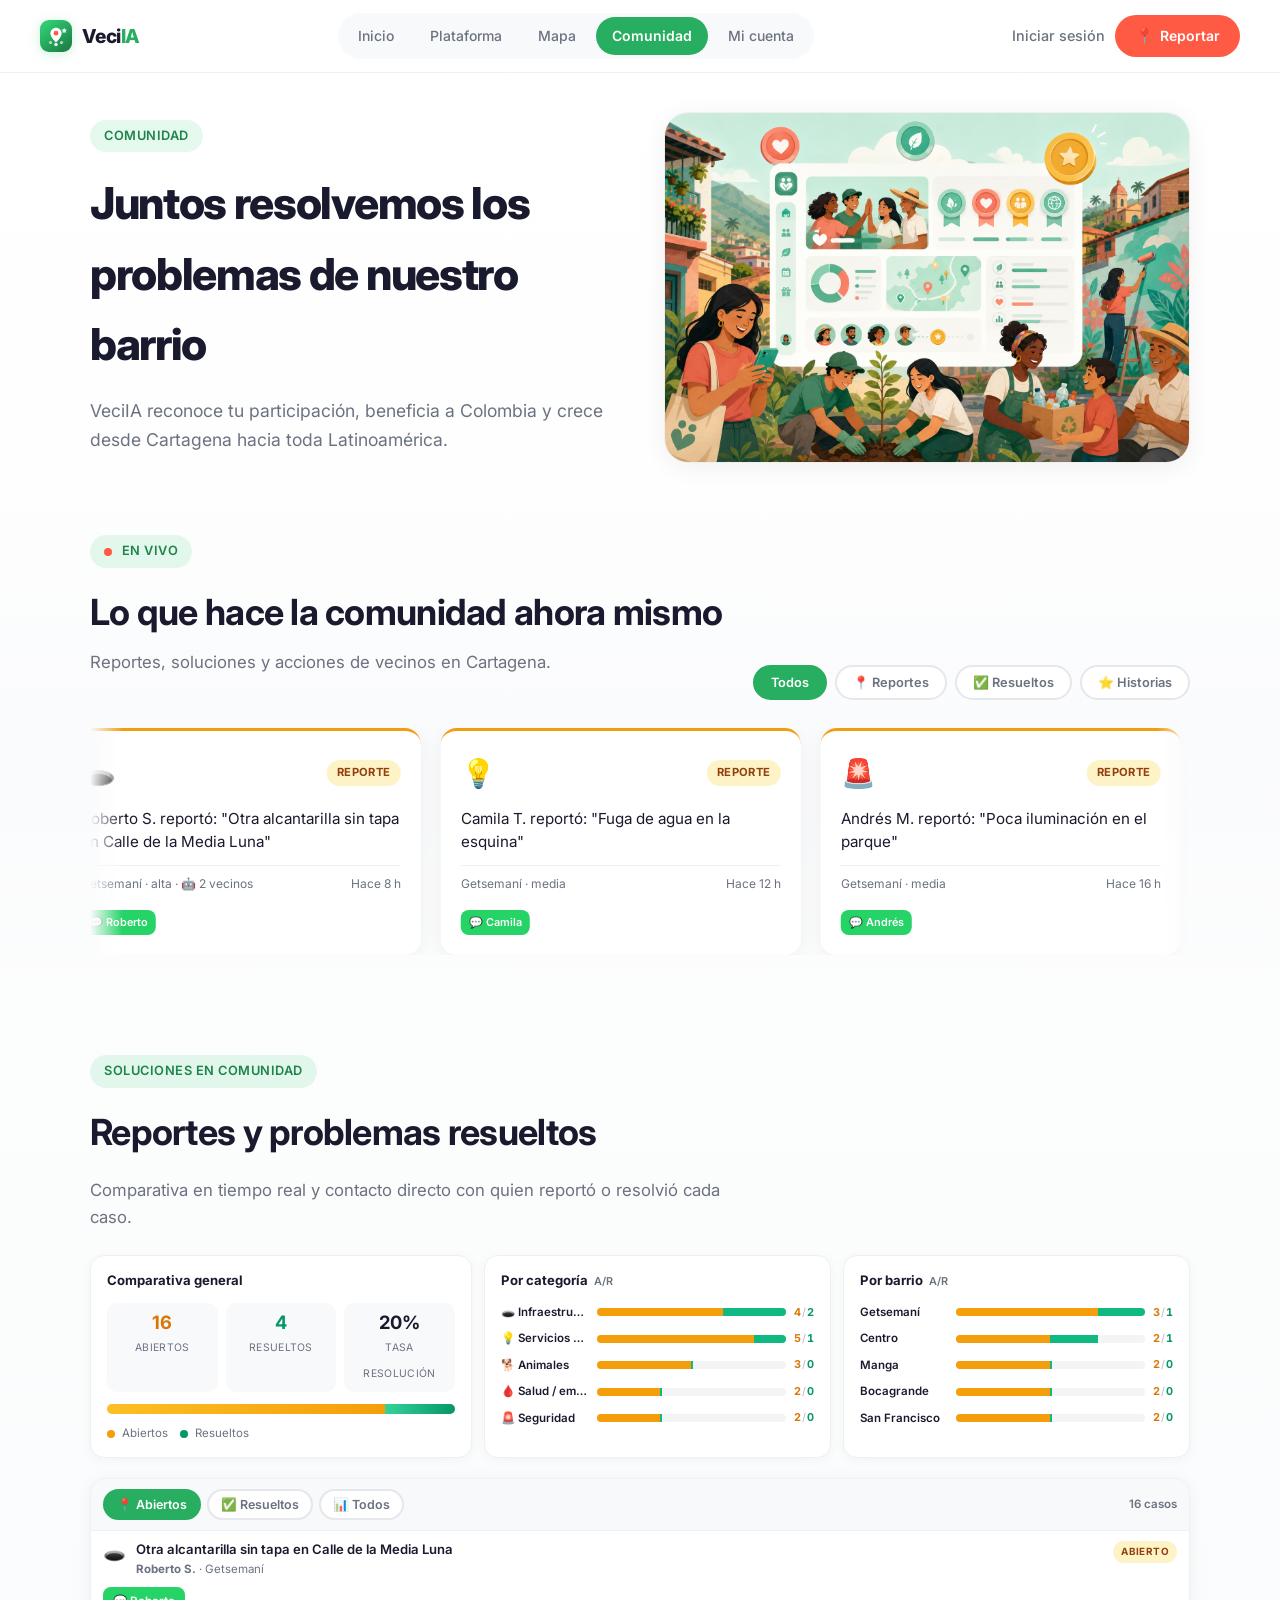
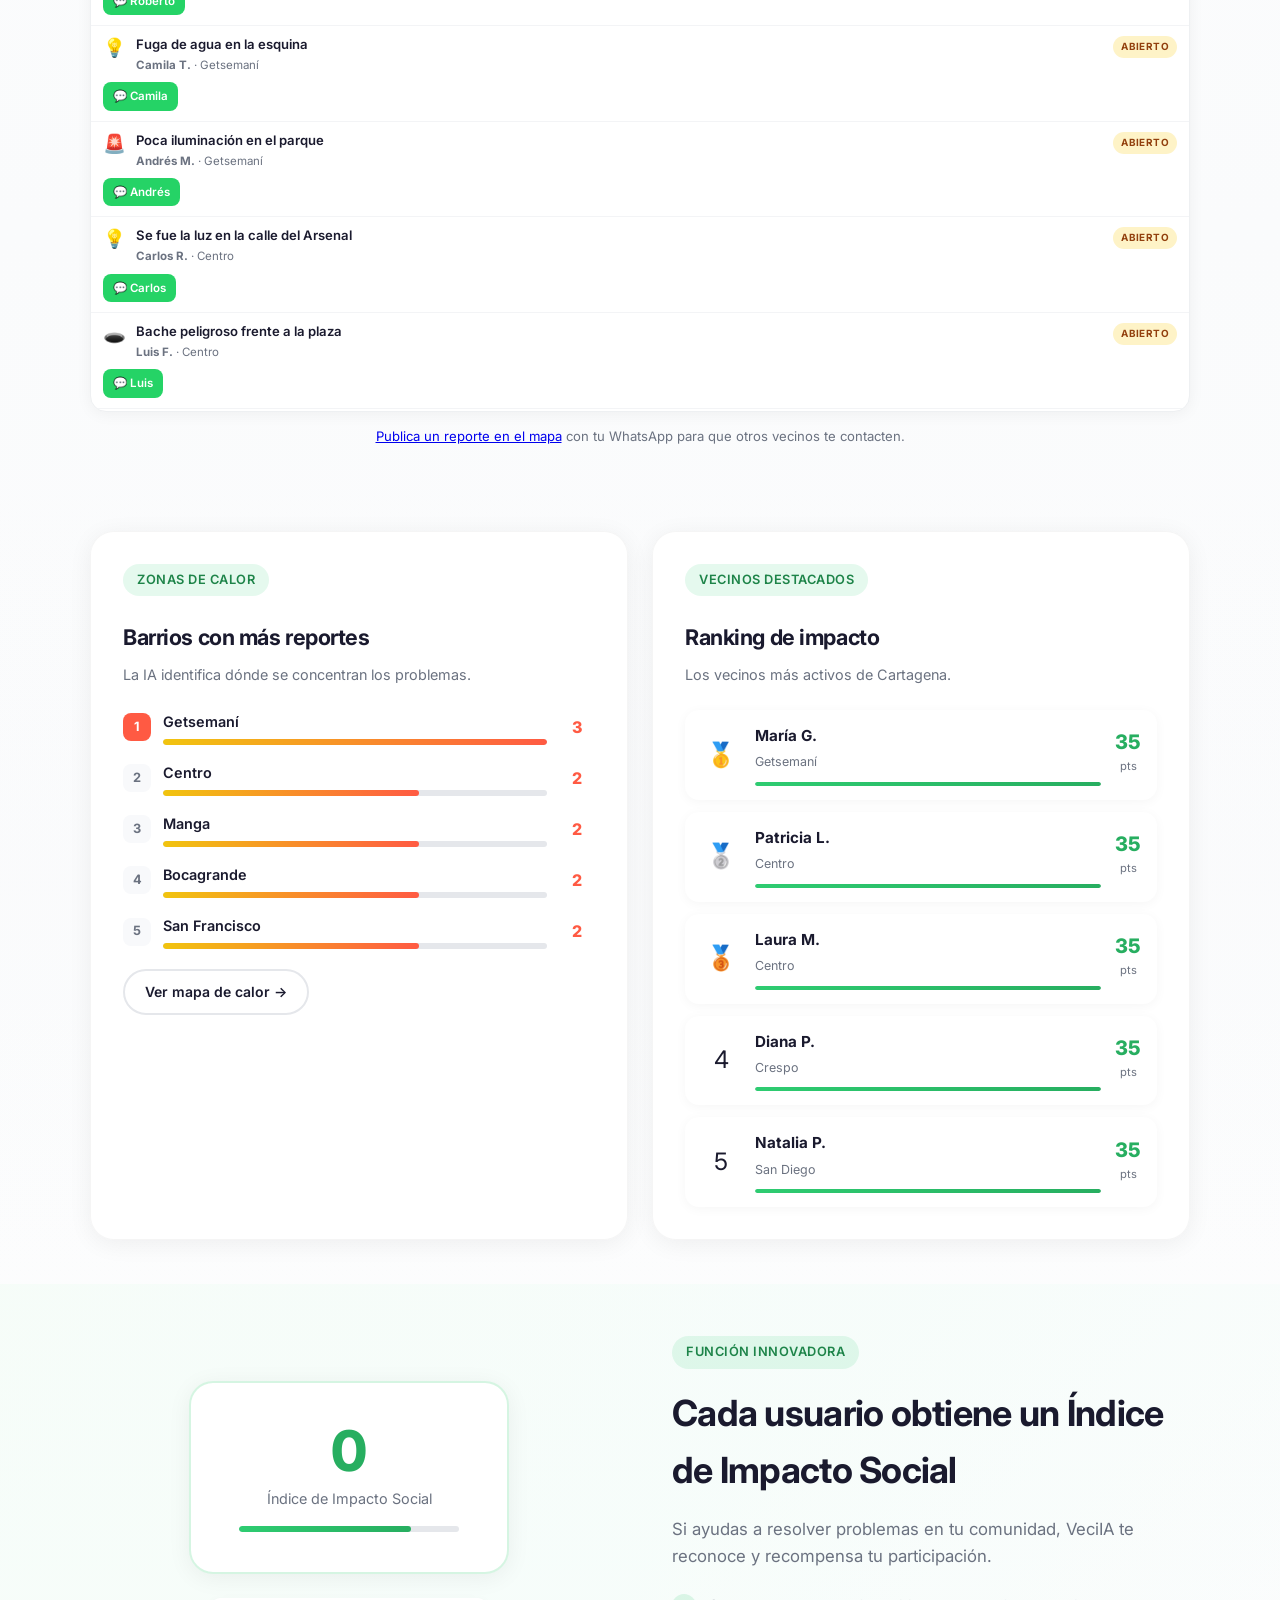
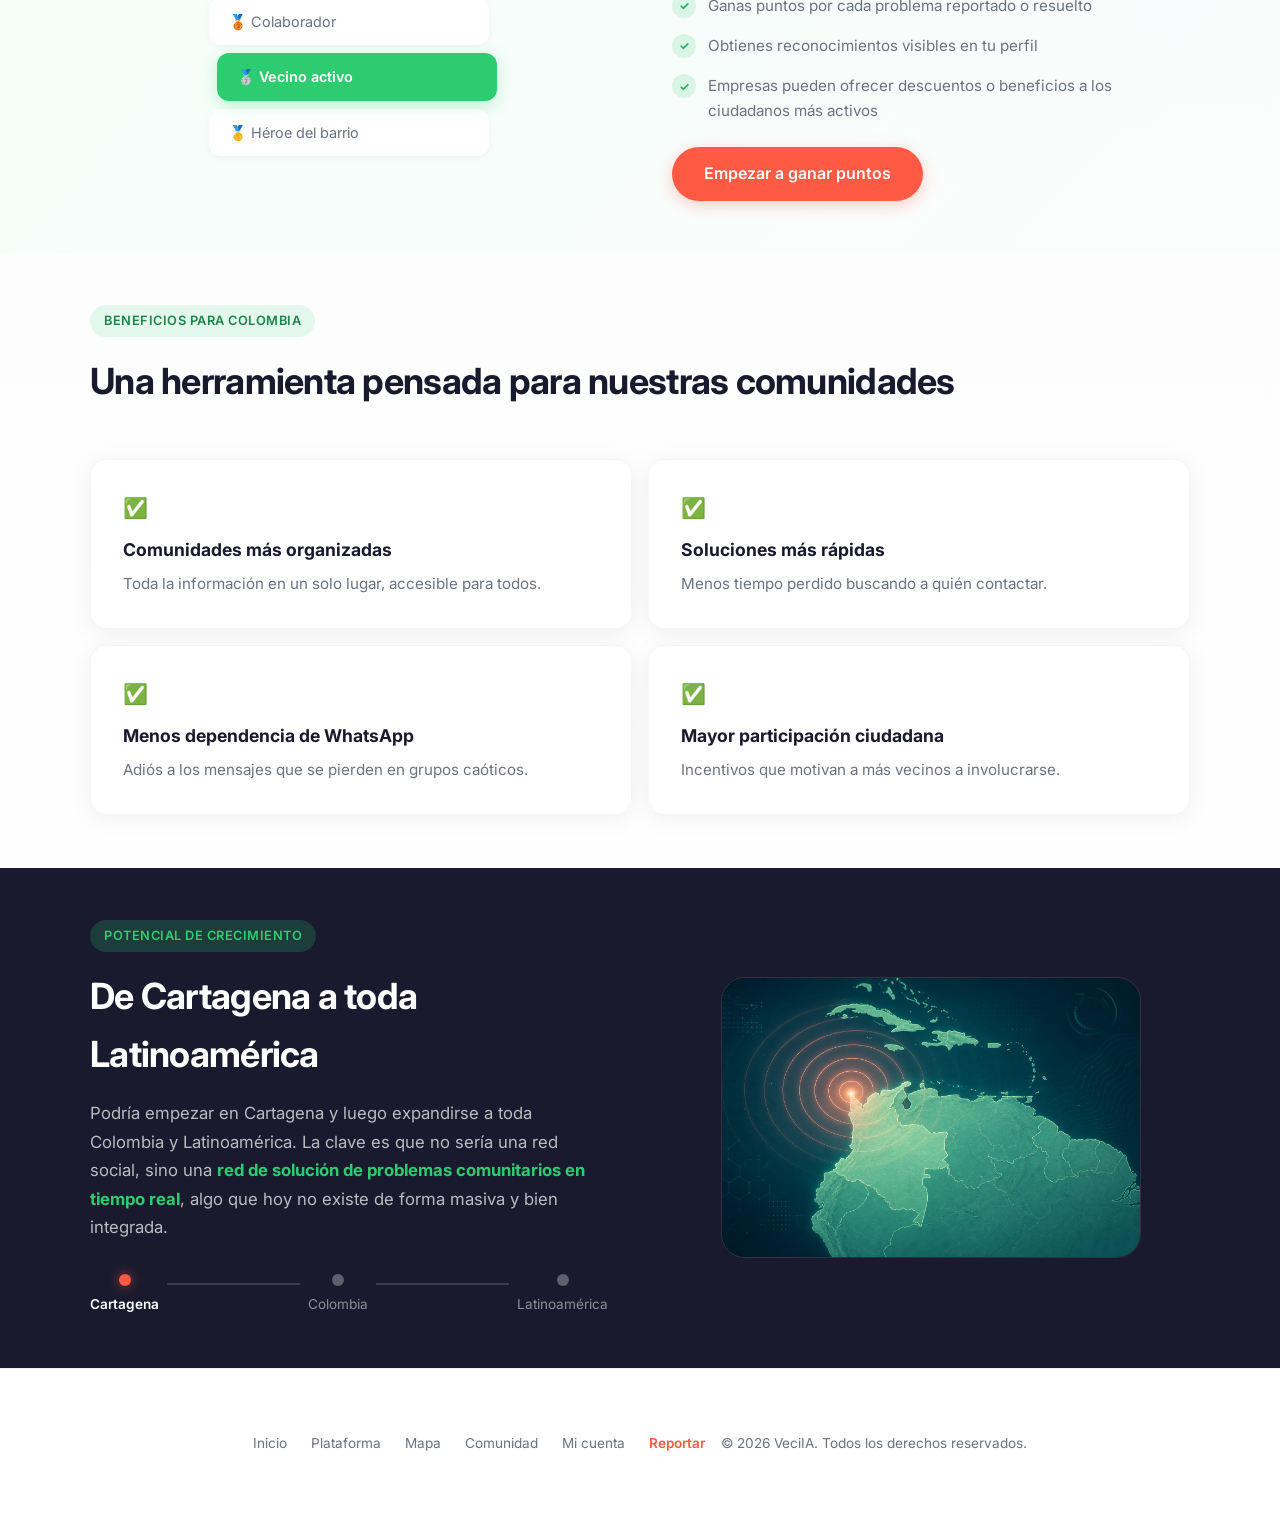
==== commit 9b63cffa: "commit 8" ====
--- a/comunidad.html
+++ b/comunidad.html
@@ -62,43 +62,38 @@
     </section>
 
     <!-- Reportes y soluciones -->
-    <section class="section section-community-board">
-      <div class="section-inner">
-        <div class="community-board-header" data-reveal>
+    <section class="section section-community-board section-alt">
+      <div class="section-inner community-hub">
+        <div class="community-hub-header" data-reveal>
           <div>
             <span class="section-tag">Soluciones en comunidad</span>
             <h2>Reportes y problemas resueltos</h2>
-            <p class="section-lead">
-              Contacta por WhatsApp a quien publicó el problema o a quien lo resolvió.
-              Si tú publicaste el reporte, puedes marcarlo como resuelto e indicar quién ayudó — se genera una constancia de validación.
+            <p class="section-lead community-hub-lead">
+              Comparativa en tiempo real y contacto directo con quien reportó o resolvió cada caso.
             </p>
           </div>
-          <div class="community-board-tabs" id="community-board-tabs">
-            <button type="button" class="filter-chip active" data-board-tab="open">📍 Abiertos</button>
-            <button type="button" class="filter-chip" data-board-tab="resolved">✅ Resueltos</button>
-          </div>
-        </div>
-        <div id="community-board-grid" class="community-board-grid" data-reveal data-delay="100"></div>
+        </div>
+
+        <div id="community-charts" class="community-charts" data-reveal data-delay="80" aria-label="Gráficos comparativos de reportes"></div>
+
+        <div class="community-list-panel" data-reveal data-delay="120">
+          <div class="community-list-toolbar">
+            <div class="community-board-tabs" id="community-board-tabs" role="tablist">
+              <button type="button" class="filter-chip active" data-board-tab="open" role="tab" aria-selected="true">📍 Abiertos</button>
+              <button type="button" class="filter-chip" data-board-tab="resolved" role="tab" aria-selected="false">✅ Resueltos</button>
+              <button type="button" class="filter-chip" data-board-tab="all" role="tab" aria-selected="false">📊 Todos</button>
+            </div>
+            <span class="community-list-count" id="community-list-count"></span>
+          </div>
+          <div id="community-board-list" class="community-compact-list" role="list"></div>
+        </div>
+
         <p class="community-board-hint guest-only" data-reveal data-delay="150">
-          <a href="mapa.html#reportar">Publica un reporte en el mapa</a> (con tu WhatsApp) para que otros vecinos puedan contactarte.
+          <a href="mapa.html#reportar">Publica un reporte en el mapa</a> con tu WhatsApp para que otros vecinos te contacten.
         </p>
         <p class="community-board-hint logged-in-only" data-reveal data-delay="150">
-          Publica reportes en el <a href="mapa.html#reportar">mapa</a> con tu número de WhatsApp. Solo tú puedes confirmar quién resolvió tu problema.
+          Publica en el <a href="mapa.html#reportar">mapa</a>. Solo tú confirmas quién resolvió tu problema y se genera la constancia.
         </p>
-      </div>
-    </section>
-
-    <!-- Casos resueltos (destacados) -->
-    <section class="section section-stories section-alt">
-      <div class="section-inner">
-        <div class="stories-header" data-reveal>
-          <div>
-            <span class="section-tag">Casos resueltos</span>
-            <h2>Problemas que la comunidad ya solucionó</h2>
-            <p class="section-lead">Contacta a quien reportó o a quien ayudó a resolverlo. Cada caso incluye constancia de validación.</p>
-          </div>
-        </div>
-        <div id="community-resolved-grid" class="community-board-grid community-board-grid--resolved" data-reveal data-delay="100"></div>
       </div>
     </section>
 
--- a/styles.css
+++ b/styles.css
@@ -3862,6 +3862,11 @@
     rgba(248, 249, 251, 0.45) 40%,
     rgba(248, 249, 251, 0.45) 60%,
     rgba(248, 249, 251, 0) 100%);
+}
+
+body[data-page="comunidad"] .section-community-board {
+  padding-top: clamp(24px, 4vw, 40px);
+  padding-bottom: clamp(24px, 4vw, 40px);
 }
 
 body[data-page="comunidad"] .section-stories {
@@ -4187,110 +4192,444 @@
   transform: scale(1.08);
 }
 
-/* ── Community reports board ── */
+/* ── Community hub (compact + charts) ── */
 .section-community-board {
   overflow: visible;
 }
 
-.community-board-header {
+.community-hub-header {
+  margin-bottom: 16px;
+}
+
+.community-hub-lead {
+  max-width: 42rem;
+}
+
+.community-charts {
+  margin-bottom: 20px;
+}
+
+.community-charts-grid {
+  display: grid;
+  grid-template-columns: 1fr;
+  gap: 12px;
+}
+
+.chart-card {
+  background: white;
+  border-radius: 14px;
+  padding: 14px 16px;
+  border: 1px solid #eef0f2;
+  box-shadow: 0 2px 12px rgba(0, 0, 0, 0.04);
+}
+
+.chart-card-title {
+  font-size: 0.82rem;
+  font-weight: 700;
+  margin: 0 0 12px;
+  color: var(--text);
+  display: flex;
+  align-items: baseline;
+  gap: 6px;
+}
+
+.chart-card-title small {
+  font-size: 0.68rem;
+  font-weight: 600;
+  color: var(--text-muted);
+}
+
+.chart-summary-stats {
+  display: grid;
+  grid-template-columns: repeat(3, 1fr);
+  gap: 8px;
+  margin-bottom: 12px;
+}
+
+.chart-mini-stat {
+  text-align: center;
+  padding: 8px 4px;
+  border-radius: 10px;
+  background: var(--bg-alt);
+}
+
+.chart-mini-stat strong {
+  display: block;
+  font-size: 1.15rem;
+  line-height: 1.2;
+}
+
+.chart-mini-stat span {
+  font-size: 0.65rem;
+  color: var(--text-muted);
+  text-transform: uppercase;
+  letter-spacing: 0.03em;
+}
+
+.chart-mini-stat--open strong { color: #d97706; }
+.chart-mini-stat--resolved strong { color: #059669; }
+
+.chart-stack-bar {
+  display: flex;
+  height: 10px;
+  border-radius: 999px;
+  overflow: hidden;
+  background: #f3f4f6;
+}
+
+.chart-stack-seg--open {
+  background: linear-gradient(90deg, #fbbf24, #f59e0b);
+}
+
+.chart-stack-seg--resolved {
+  background: linear-gradient(90deg, #34d399, #059669);
+}
+
+.chart-legend {
   display: flex;
   flex-wrap: wrap;
-  justify-content: space-between;
-  align-items: flex-end;
-  gap: 20px;
-  margin-bottom: 24px;
-}
-
-.community-board-tabs {
+  gap: 12px;
+  margin-top: 10px;
+  font-size: 0.72rem;
+  color: var(--text-muted);
+}
+
+.chart-dot {
+  display: inline-block;
+  width: 8px;
+  height: 8px;
+  border-radius: 50%;
+  margin-right: 4px;
+  vertical-align: middle;
+}
+
+.chart-dot--open { background: #f59e0b; }
+.chart-dot--resolved { background: #059669; }
+
+.chart-compare-list {
+  display: flex;
+  flex-direction: column;
+  gap: 8px;
+}
+
+.chart-compare-row {
+  display: grid;
+  grid-template-columns: minmax(0, 88px) 1fr auto;
+  gap: 8px;
+  align-items: center;
+}
+
+.chart-compare-label {
+  font-size: 0.72rem;
+  font-weight: 600;
+  white-space: nowrap;
+  overflow: hidden;
+  text-overflow: ellipsis;
+}
+
+.chart-compare-track {
+  display: flex;
+  height: 8px;
+  border-radius: 999px;
+  overflow: hidden;
+  background: #f3f4f6;
+  min-width: 0;
+}
+
+.chart-compare-bar {
+  height: 100%;
+  min-width: 2px;
+  transition: width 0.4s ease;
+}
+
+.chart-compare-bar--open { background: #f59e0b; }
+.chart-compare-bar--resolved { background: #10b981; }
+
+.chart-compare-nums {
+  font-size: 0.68rem;
+  color: var(--text-muted);
+  white-space: nowrap;
+  font-variant-numeric: tabular-nums;
+}
+
+.chart-compare-nums .num-open {
+  font-weight: 700;
+  color: #d97706;
+}
+
+.chart-compare-nums .num-sep {
+  margin: 0 1px;
+  opacity: 0.5;
+}
+
+.chart-compare-nums .num-resolved {
+  font-weight: 700;
+  color: #059669;
+}
+
+.chart-empty {
+  font-size: 0.8rem;
+  color: var(--text-muted);
+  margin: 0;
+}
+
+.community-list-panel {
+  background: white;
+  border-radius: 16px;
+  border: 1px solid #eef0f2;
+  box-shadow: 0 2px 16px rgba(0, 0, 0, 0.05);
+  overflow: hidden;
+}
+
+.community-list-toolbar {
   display: flex;
   flex-wrap: wrap;
-  gap: 8px;
-}
-
-.community-board-grid {
-  display: grid;
-  grid-template-columns: repeat(auto-fill, minmax(min(100%, 320px), 1fr));
-  gap: 20px;
-}
-
-.community-board-hint {
-  margin-top: 20px;
-  font-size: 0.9rem;
-  color: var(--text-muted);
-  text-align: center;
-}
-
-.community-report-card {
-  background: white;
-  border-radius: var(--radius);
-  padding: 20px;
-  box-shadow: var(--card-shadow);
-  display: flex;
-  flex-direction: column;
-  gap: 10px;
-  border: 1px solid #eef0f2;
-  transition: box-shadow 0.2s, transform 0.2s;
-}
-
-.community-report-card:hover {
-  box-shadow: var(--card-shadow-hover);
-  transform: translateY(-2px);
-}
-
-.community-card-top {
-  display: flex;
   align-items: center;
   justify-content: space-between;
   gap: 8px;
-}
-
-.community-card-icon {
-  font-size: 1.5rem;
-}
-
-.community-card-badge {
-  font-size: 0.68rem;
+  padding: 10px 12px;
+  border-bottom: 1px solid #f0f0f0;
+  background: var(--bg-alt);
+}
+
+.community-board-tabs {
+  display: flex;
+  flex-wrap: wrap;
+  gap: 6px;
+}
+
+.community-board-tabs .filter-chip {
+  padding: 6px 12px;
+  font-size: 0.78rem;
+}
+
+.community-list-count {
+  font-size: 0.72rem;
+  font-weight: 600;
+  color: var(--text-muted);
+}
+
+.community-compact-list {
+  display: flex;
+  flex-direction: column;
+  max-height: min(70vh, 520px);
+  overflow-y: auto;
+  -webkit-overflow-scrolling: touch;
+}
+
+.community-row {
+  padding: 10px 12px;
+  border-bottom: 1px solid #f3f4f6;
+  display: flex;
+  flex-direction: column;
+  gap: 8px;
+}
+
+.community-row:last-child {
+  border-bottom: none;
+}
+
+.community-row-head {
+  display: flex;
+  align-items: flex-start;
+  gap: 10px;
+  min-width: 0;
+}
+
+.community-row-icon {
+  font-size: 1.15rem;
+  flex-shrink: 0;
+  line-height: 1.3;
+}
+
+.community-row-text {
+  flex: 1;
+  min-width: 0;
+}
+
+.community-row-title {
+  font-size: 0.82rem;
+  font-weight: 600;
+  line-height: 1.35;
+  margin: 0;
+  display: -webkit-box;
+  -webkit-line-clamp: 2;
+  -webkit-box-orient: vertical;
+  overflow: hidden;
+}
+
+.community-row-meta {
+  font-size: 0.72rem;
+  color: var(--text-muted);
+  margin: 2px 0 0;
+  white-space: nowrap;
+  overflow: hidden;
+  text-overflow: ellipsis;
+}
+
+.community-row-pill {
+  flex-shrink: 0;
+  font-size: 0.62rem;
   font-weight: 700;
   text-transform: uppercase;
   letter-spacing: 0.04em;
-  padding: 4px 10px;
-  border-radius: 20px;
-}
-
-.community-card-badge--open {
+  padding: 3px 8px;
+  border-radius: 999px;
+}
+
+.community-row-pill--open {
   background: #fef3c7;
   color: #92400e;
 }
 
-.community-card-badge--resolved {
+.community-row-pill--resolved {
   background: #d1fae5;
   color: #065f46;
 }
 
-.community-card-title {
-  font-size: 0.95rem;
-  line-height: 1.45;
-  margin: 0;
-}
-
-.community-card-meta,
-.community-card-solver {
+.report-actions-compact {
+  display: flex;
+  flex-wrap: wrap;
+  gap: 6px;
+  align-items: center;
+}
+
+.report-chip {
+  display: inline-flex;
+  align-items: center;
+  justify-content: center;
+  padding: 5px 10px;
+  border-radius: 8px;
+  font-size: 0.72rem;
+  font-weight: 600;
+  font-family: var(--font);
+  border: none;
+  cursor: pointer;
+  text-decoration: none;
+  white-space: nowrap;
+  -webkit-tap-highlight-color: transparent;
+}
+
+.report-chip--wa {
+  background: #25d366;
+  color: white !important;
+}
+
+.report-chip--solver {
+  background: var(--green-dark);
+  color: white !important;
+}
+
+.report-chip--cert {
+  background: #eef2ff;
+  color: #3730a3;
+}
+
+.report-chip--resolve {
+  background: var(--green);
+  color: white;
+}
+
+.report-chip--muted {
+  background: #f3f4f6;
+  color: var(--text-muted);
+  cursor: default;
+}
+
+.community-board-hint {
+  margin-top: 14px;
   font-size: 0.82rem;
   color: var(--text-muted);
-  margin: 0;
-}
-
-.community-report-card .report-item-actions {
-  padding: 0;
-  margin-top: 4px;
-  flex-direction: column;
-  align-items: stretch;
-}
-
-.community-report-card .report-wa-btn {
-  width: 100%;
   text-align: center;
-  justify-content: center;
+}
+
+.community-empty {
+  padding: 24px 16px;
+  text-align: center;
+}
+
+.gallery-card-actions .report-actions-compact {
+  gap: 4px;
+}
+
+.gallery-card-actions .report-chip {
+  font-size: 0.68rem;
+  padding: 4px 8px;
+}
+
+@media (min-width: 640px) {
+  .community-charts-grid {
+    grid-template-columns: 1fr 1fr;
+  }
+
+  .chart-card--summary {
+    grid-column: 1 / -1;
+  }
+
+  .community-row-title {
+    -webkit-line-clamp: 1;
+  }
+}
+
+@media (min-width: 900px) {
+  .community-charts-grid {
+    grid-template-columns: 1.1fr 1fr 1fr;
+  }
+
+  .chart-card--summary {
+    grid-column: auto;
+  }
+
+  .community-compact-list {
+    max-height: 480px;
+  }
+}
+
+@media (max-width: 480px) {
+  .community-hub-lead {
+    font-size: 0.88rem;
+  }
+
+  .chart-summary-stats {
+    gap: 6px;
+  }
+
+  .chart-mini-stat strong {
+    font-size: 1rem;
+  }
+
+  .chart-mini-stat span {
+    font-size: 0.6rem;
+  }
+
+  .chart-compare-row {
+    grid-template-columns: minmax(0, 72px) 1fr auto;
+    gap: 6px;
+  }
+
+  .community-list-toolbar {
+    padding: 8px 10px;
+  }
+
+  .community-board-tabs .filter-chip {
+    padding: 5px 10px;
+    font-size: 0.72rem;
+  }
+
+  .community-row {
+    padding: 8px 10px;
+  }
+
+  .report-chip {
+    flex: 1 1 calc(50% - 6px);
+    min-width: 0;
+    font-size: 0.68rem;
+    padding: 6px 8px;
+  }
+
+  .community-compact-list {
+    max-height: none;
+  }
 }
 
 .cert-doc-valid {
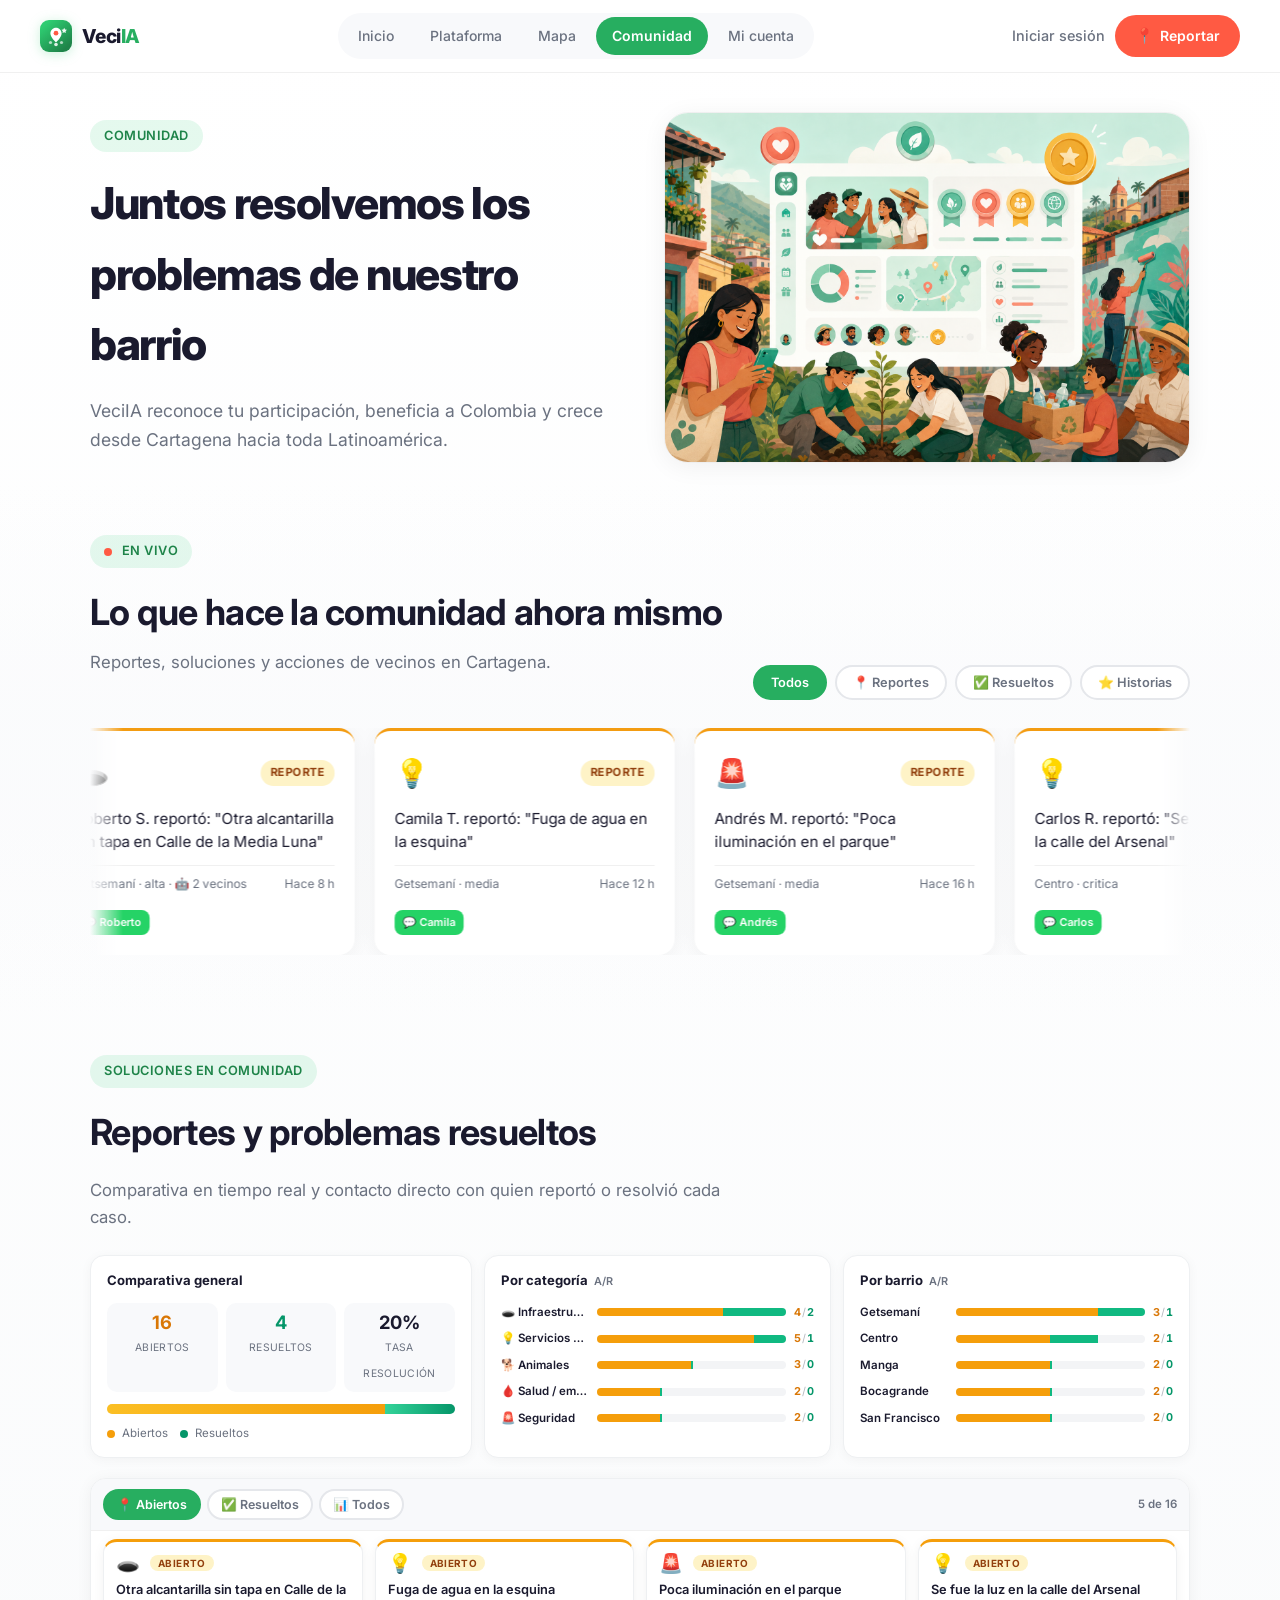
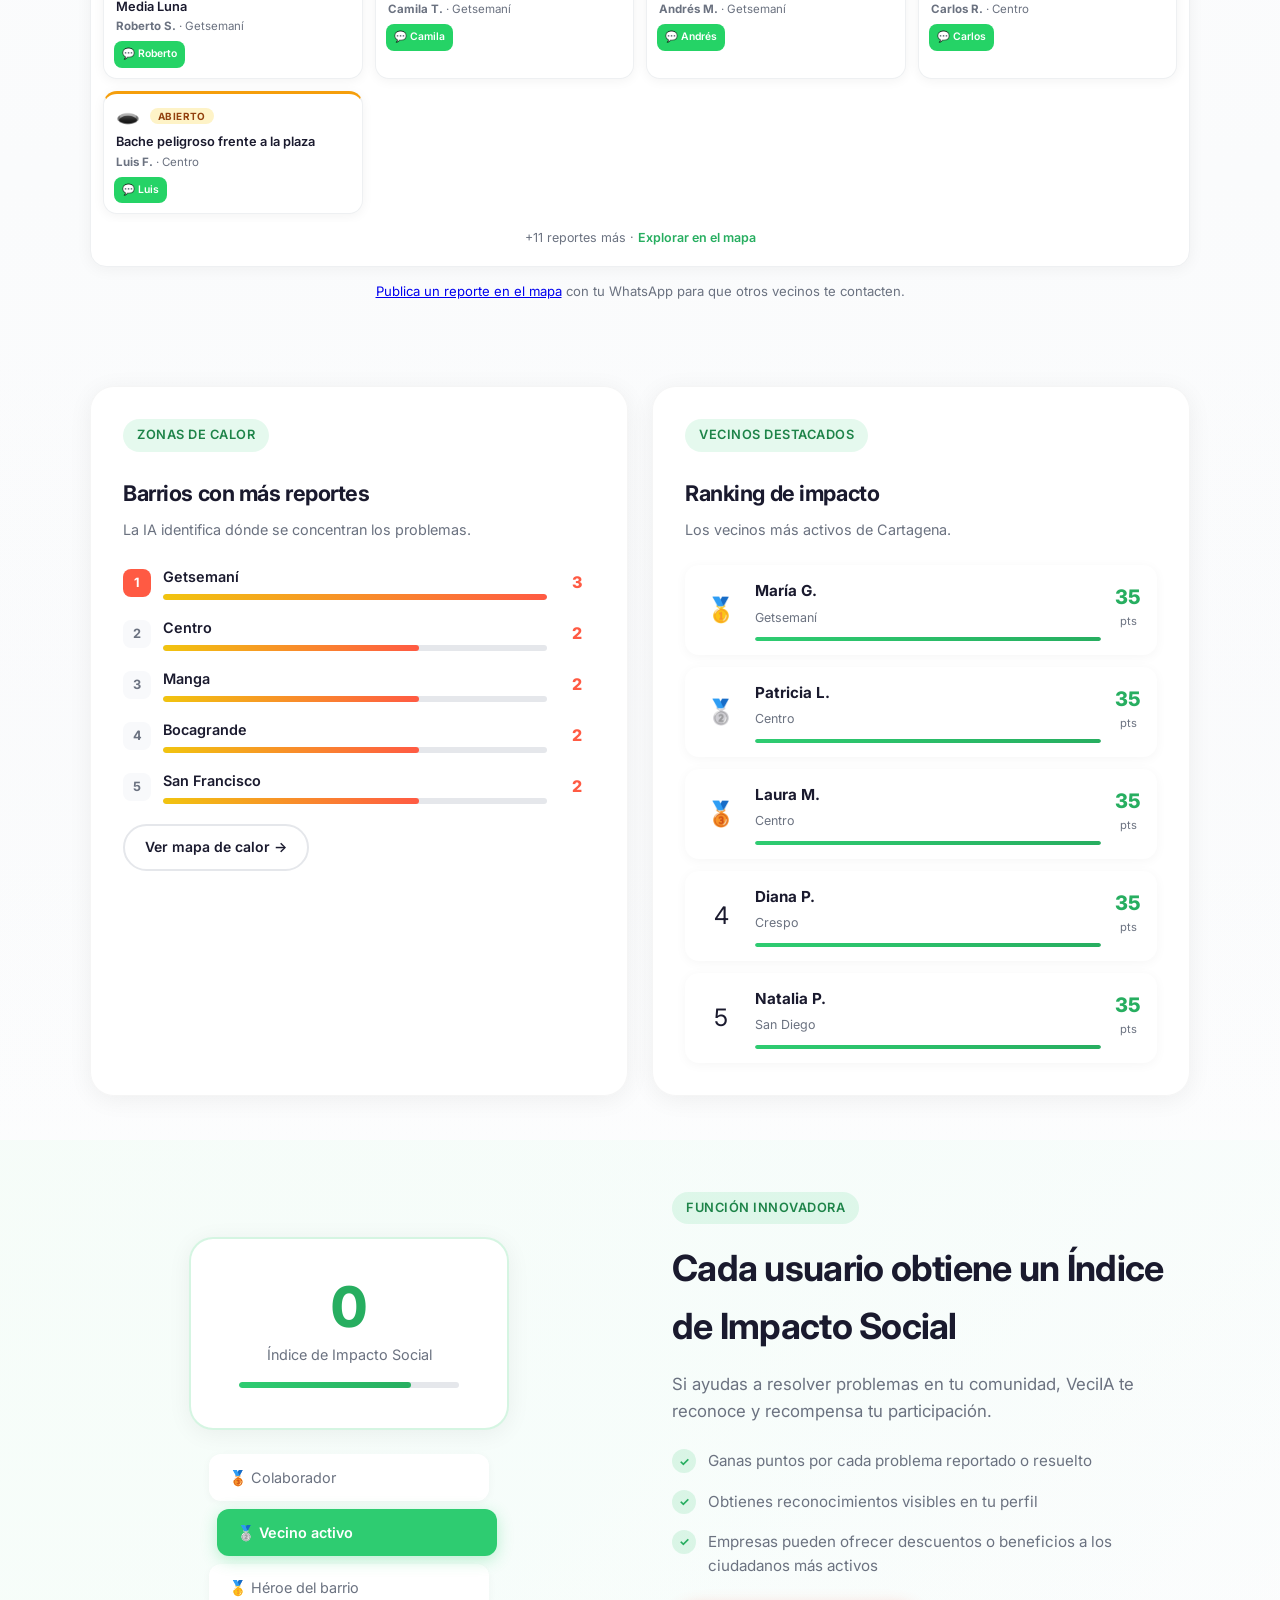
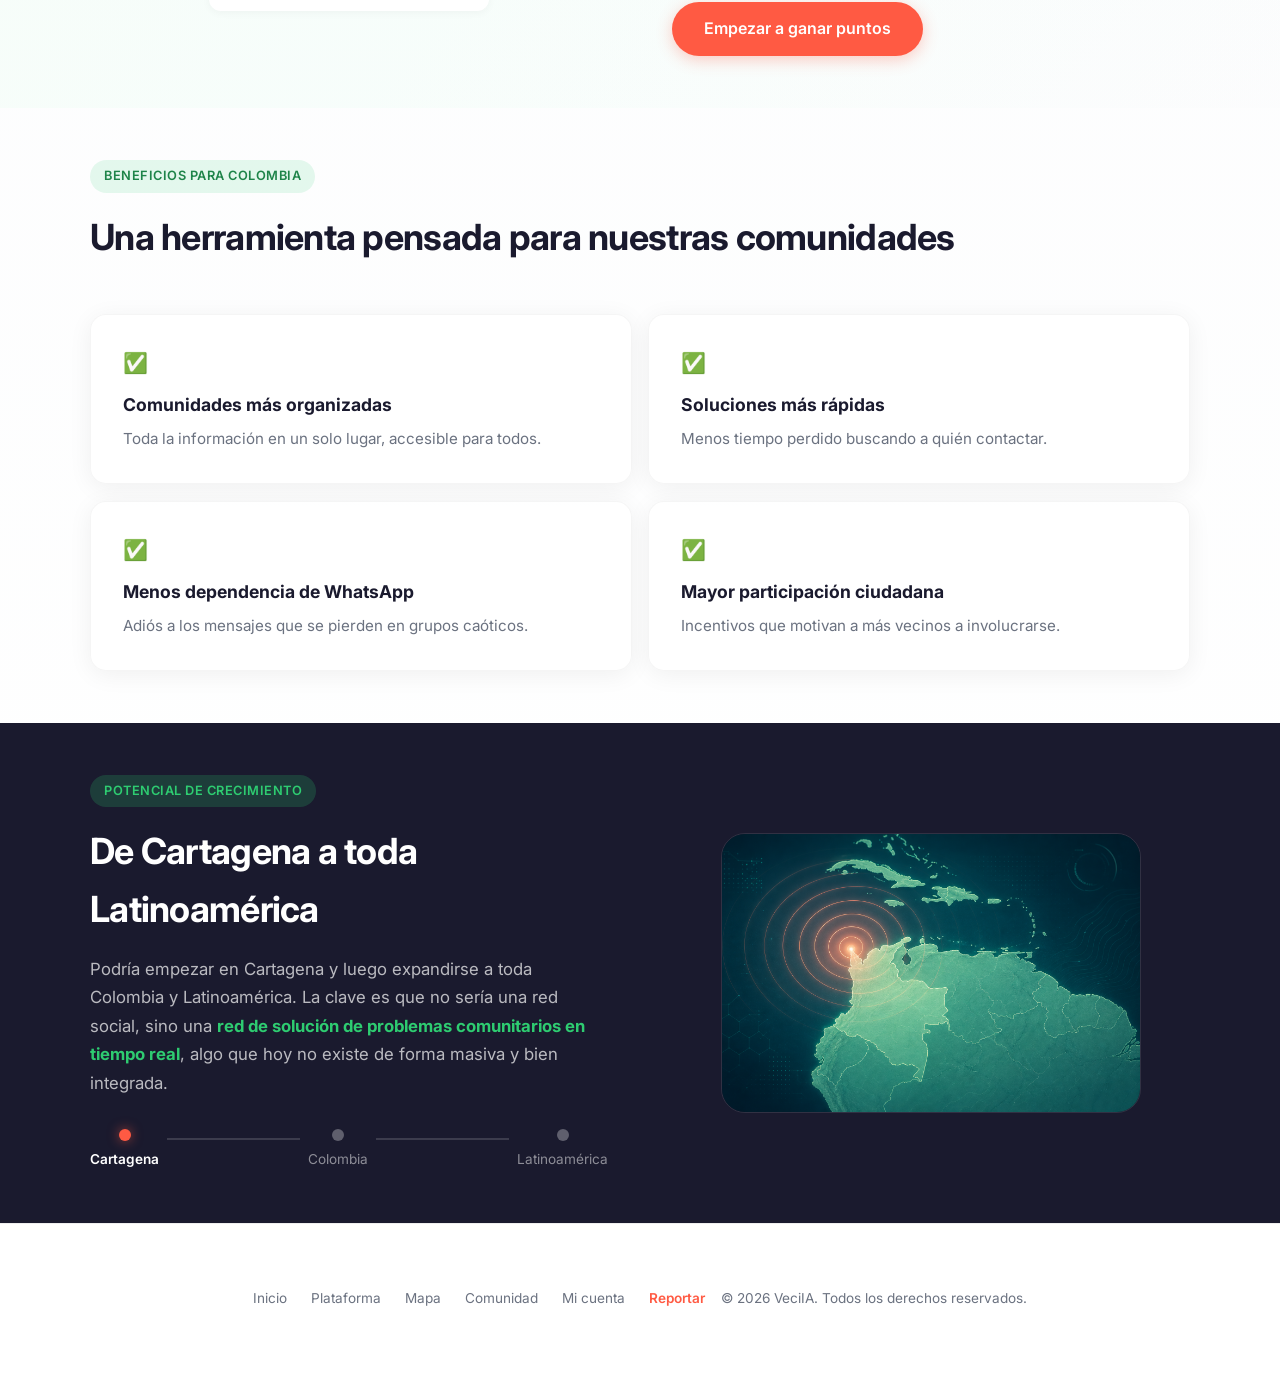
==== commit 8a0590e4: "commit 10" ====
--- a/comunidad.html
+++ b/comunidad.html
@@ -85,7 +85,10 @@
             </div>
             <span class="community-list-count" id="community-list-count"></span>
           </div>
-          <div id="community-board-list" class="community-compact-list" role="list"></div>
+          <div class="reports-preview-wrap">
+            <div id="community-board-list" class="reports-preview-track" role="list"></div>
+          </div>
+          <p id="community-board-foot" class="reports-preview-foot" hidden></p>
         </div>
 
         <p class="community-board-hint guest-only" data-reveal data-delay="150">
--- a/styles.css
+++ b/styles.css
@@ -28,6 +28,10 @@
 
 html {
   scroll-behavior: smooth;
+  overflow-x: hidden;
+  max-width: 100%;
+  -webkit-text-size-adjust: 100%;
+  text-size-adjust: 100%;
 }
 
 body {
@@ -36,7 +40,21 @@
   background: var(--bg);
   line-height: 1.6;
   overflow-x: hidden;
+  max-width: 100%;
+  min-width: 0;
   -webkit-font-smoothing: antialiased;
+}
+
+img, video, svg, canvas {
+  max-width: 100%;
+  height: auto;
+}
+
+.page-main,
+.section-inner,
+.header-inner {
+  min-width: 0;
+  max-width: 100%;
 }
 
 body.menu-open {
@@ -1206,6 +1224,8 @@
 .section-inner {
   max-width: 1100px;
   margin: 0 auto;
+  width: 100%;
+  min-width: 0;
 }
 
 .section-tag {
@@ -2065,14 +2085,18 @@
 
   .header-cta {
     display: inline-flex;
-    padding: 8px 12px;
-    font-size: 0.78rem;
+    padding: 7px 11px;
+    font-size: 0.75rem;
     gap: 4px;
   }
 
+  .header-cta-label {
+    display: none;
+  }
+
   .header-inner {
-    padding: 0 14px;
-    gap: 10px;
+    padding: 0 12px;
+    gap: 8px;
   }
 
   .logo {
@@ -2182,30 +2206,119 @@
 
 /* ── Mobile ── */
 @media (max-width: 768px) {
+  :root {
+    --header-h: 58px;
+  }
+
+  .section {
+    padding: clamp(28px, 6vw, 48px) clamp(14px, 4vw, 20px);
+  }
+
+  .page-hero {
+    padding: clamp(20px, 4vw, 32px) clamp(14px, 4vw, 20px) clamp(16px, 3vw, 24px);
+  }
+
+  .page-hero h1 {
+    font-size: clamp(1.4rem, 5.5vw, 1.85rem);
+    line-height: 1.2;
+    margin-bottom: 12px;
+  }
+
+  .page-hero-desc {
+    font-size: 0.92rem;
+    line-height: 1.55;
+  }
+
+  .section h2 {
+    font-size: clamp(1.2rem, 4.8vw, 1.6rem);
+    margin-bottom: 10px;
+    line-height: 1.25;
+  }
+
+  .section-lead {
+    font-size: 0.88rem;
+    margin-bottom: 20px;
+    line-height: 1.55;
+  }
+
+  .section-tag {
+    font-size: 0.72rem;
+    padding: 5px 10px;
+    margin-bottom: 10px;
+  }
+
+  .feature-card,
+  .benefit-card,
+  .page-card-body {
+    padding: 18px 16px;
+  }
+
+  .page-card h3,
+  .benefit-card h3,
+  .feature-card h3 {
+    font-size: 1rem;
+  }
+
+  .page-card p,
+  .benefit-card p,
+  .feature-card p {
+    font-size: 0.85rem;
+  }
+
   .header-inner {
-    padding: 0 12px;
-    gap: 8px;
+    padding: 0 10px;
+    gap: 6px;
+  }
+
+  .logo {
+    font-size: 0.95rem;
+    gap: 6px;
+    max-width: calc(100% - 120px);
   }
 
   .logo-text {
-    font-size: 1rem;
+    font-size: 0.95rem;
+    overflow: hidden;
+    text-overflow: ellipsis;
+  }
+
+  .logo-icon svg {
+    width: 26px;
+    height: 26px;
+  }
+
+  .header-actions {
+    gap: 4px;
+    flex-shrink: 0;
+  }
+
+  .header-cta {
+    padding: 7px 10px;
+    font-size: 0.72rem;
+    gap: 3px;
+  }
+
+  .header-cta-label {
+    display: none;
   }
 
   .menu-toggle {
-    width: 40px;
-    height: 40px;
+    width: 38px;
+    height: 38px;
+    flex-shrink: 0;
   }
 
   .menu-toggle span {
-    width: 18px;
+    width: 16px;
   }
 
   .nav {
-    width: min(300px, 92vw);
+    width: min(280px, 100vw);
   }
 
   .page-cards {
     grid-template-columns: 1fr;
+    max-width: 100%;
   }
 
   .hero {
@@ -3684,7 +3797,11 @@
     z-index: 10;
   }
 
-  body[data-page="mapa"] .reports-list {
+  body[data-page="mapa"] .reports-section {
+    flex: 0 0 auto;
+  }
+
+  body[data-page="mapa"] .map-reports-preview {
     max-height: none;
   }
 }
@@ -3958,6 +4075,7 @@
   display: flex;
   flex-wrap: wrap;
   gap: 8px;
+  max-width: 100%;
 }
 
 .filter-chip {
@@ -3988,6 +4106,9 @@
 .stories-gallery {
   position: relative;
   padding: 4px 0 8px;
+  width: 100%;
+  max-width: 100%;
+  overflow: hidden;
 }
 
 .activity-track-wrap,
@@ -4089,7 +4210,7 @@
 }
 
 .gallery-card {
-  flex: 0 0 min(360px, 88vw);
+  flex: 0 0 min(300px, 88%);
   background: white;
   border-radius: var(--radius);
   padding: 20px;
@@ -4379,6 +4500,170 @@
   border: 1px solid #eef0f2;
   box-shadow: 0 2px 16px rgba(0, 0, 0, 0.05);
   overflow: hidden;
+  padding-bottom: 8px;
+}
+
+/* ── Report preview strip (carousel) ── */
+.reports-preview-wrap {
+  overflow-x: auto;
+  overflow-y: hidden;
+  -webkit-overflow-scrolling: touch;
+  scroll-snap-type: x mandatory;
+  scroll-padding-inline: 12px;
+  scrollbar-width: none;
+  padding: 8px 12px 4px;
+}
+
+.reports-preview-wrap::-webkit-scrollbar {
+  display: none;
+}
+
+.reports-preview-track {
+  display: flex;
+  gap: 12px;
+  width: max-content;
+  min-width: min(100%, 1px);
+}
+
+.report-preview-card {
+  flex: 0 0 min(240px, 82vw);
+  scroll-snap-align: start;
+  background: #fff;
+  border: 1px solid #eef0f2;
+  border-radius: 14px;
+  padding: 0;
+  display: flex;
+  flex-direction: column;
+  gap: 0;
+  box-shadow: 0 2px 12px rgba(0, 0, 0, 0.05);
+  overflow: hidden;
+}
+
+.report-preview-card.is-open {
+  border-top: 3px solid #f59e0b;
+}
+
+.report-preview-card.is-resolved {
+  border-top: 3px solid #10b981;
+}
+
+.report-preview-focus {
+  display: block;
+  width: 100%;
+  padding: 12px 12px 8px;
+  border: none;
+  background: none;
+  text-align: left;
+  font-family: var(--font);
+  cursor: pointer;
+  -webkit-tap-highlight-color: transparent;
+}
+
+.report-preview-focus:hover {
+  background: var(--bg-alt);
+}
+
+.report-preview-icon {
+  font-size: 1.2rem;
+  line-height: 1;
+  margin-right: 6px;
+  vertical-align: middle;
+}
+
+.report-preview-status {
+  display: inline-block;
+  font-size: 0.62rem;
+  font-weight: 700;
+  text-transform: uppercase;
+  letter-spacing: 0.04em;
+  padding: 2px 8px;
+  border-radius: 999px;
+  background: #fef3c7;
+  color: #92400e;
+  vertical-align: middle;
+}
+
+.report-preview-card.is-resolved .report-preview-status {
+  background: #d1fae5;
+  color: #065f46;
+}
+
+.report-preview-desc {
+  font-size: 0.8rem;
+  font-weight: 600;
+  line-height: 1.35;
+  margin: 8px 0 4px;
+  display: -webkit-box;
+  -webkit-line-clamp: 3;
+  -webkit-box-orient: vertical;
+  overflow: hidden;
+  color: var(--text);
+}
+
+.report-preview-meta {
+  font-size: 0.72rem;
+  color: var(--text-muted);
+  margin: 0;
+}
+
+.report-preview-solver {
+  font-size: 0.72rem;
+  color: #059669;
+  margin: 4px 0 0;
+}
+
+.report-preview-card .report-actions-compact {
+  padding: 0 10px 10px;
+  gap: 5px;
+}
+
+.report-preview-card .report-chip {
+  font-size: 0.65rem;
+  padding: 5px 8px;
+}
+
+.reports-preview-foot {
+  padding: 6px 14px 10px;
+  font-size: 0.78rem;
+  color: var(--text-muted);
+  text-align: center;
+  margin: 0;
+}
+
+.reports-preview-foot a {
+  color: var(--green-dark);
+  font-weight: 600;
+  text-decoration: none;
+}
+
+.map-reports-preview {
+  padding: 4px 0 0;
+}
+
+.map-reports-empty {
+  padding: 16px 12px;
+  font-size: 0.85rem;
+}
+
+@media (min-width: 768px) {
+  .reports-preview-wrap {
+    overflow-x: visible;
+    scroll-snap-type: none;
+    padding: 8px 12px;
+  }
+
+  .reports-preview-track {
+    display: grid;
+    grid-template-columns: repeat(auto-fill, minmax(220px, 1fr));
+    width: 100%;
+    gap: 12px;
+  }
+
+  .report-preview-card {
+    flex: none;
+    width: auto;
+    min-width: 0;
+  }
 }
 
 .community-list-toolbar {
@@ -4587,48 +4872,27 @@
 
 @media (max-width: 480px) {
   .community-hub-lead {
-    font-size: 0.88rem;
+    font-size: 0.8rem;
   }
 
   .chart-summary-stats {
-    gap: 6px;
-  }
-
-  .chart-mini-stat strong {
-    font-size: 1rem;
-  }
-
-  .chart-mini-stat span {
-    font-size: 0.6rem;
-  }
-
-  .chart-compare-row {
-    grid-template-columns: minmax(0, 72px) 1fr auto;
-    gap: 6px;
+    gap: 4px;
   }
 
   .community-list-toolbar {
     padding: 8px 10px;
   }
 
-  .community-board-tabs .filter-chip {
-    padding: 5px 10px;
+  .community-list-panel {
+    border-radius: 12px;
+  }
+
+  .report-preview-card {
+    flex: 0 0 min(220px, 88vw);
+  }
+
+  .reports-preview-foot {
     font-size: 0.72rem;
-  }
-
-  .community-row {
-    padding: 8px 10px;
-  }
-
-  .report-chip {
-    flex: 1 1 calc(50% - 6px);
-    min-width: 0;
-    font-size: 0.68rem;
-    padding: 6px 8px;
-  }
-
-  .community-compact-list {
-    max-height: none;
   }
 }
 
@@ -4976,19 +5240,38 @@
 
   .live-header h2,
   .stories-header h2 {
-    font-size: clamp(1.35rem, 5vw, 1.75rem);
+    font-size: clamp(1.1rem, 4.2vw, 1.4rem);
     line-height: 1.25;
   }
 
   .filter-chip {
     flex-shrink: 0;
-    padding: 10px 14px;
-    font-size: 0.78rem;
+    padding: 7px 11px;
+    font-size: 0.72rem;
   }
 
   .gallery-card {
-    flex: 0 0 min(280px, calc(100vw - 80px));
-    padding: 16px;
+    flex: 0 0 min(240px, 86%);
+    padding: 14px;
+    gap: 8px;
+  }
+
+  .gallery-card-text {
+    font-size: 0.82rem;
+    line-height: 1.4;
+  }
+
+  .gallery-card-icon {
+    font-size: 1.35rem;
+  }
+
+  .gallery-card-actions .report-chip {
+    font-size: 0.65rem;
+    padding: 5px 7px;
+  }
+
+  .gallery-card-actions .report-actions-compact {
+    gap: 4px;
   }
 
   .gallery-card:hover {
@@ -5003,7 +5286,7 @@
   }
 
   .story-card {
-    flex: 0 0 min(280px, calc(100vw - 80px));
+    flex: 0 0 min(220px, 84%);
   }
 
   .story-card-inner {
@@ -5083,7 +5366,7 @@
 @media (max-width: 600px) {
   .gallery-card,
   .story-card {
-    flex: 0 0 calc(100vw - 72px);
+    flex: 0 0 min(220px, 84%);
   }
 }
 
@@ -5095,6 +5378,265 @@
   }
 }
 
+/* ── Mobile fit: overflow, navbar, comunidad ── */
+@media (max-width: 768px) {
+  .page-main {
+    overflow-x: clip;
+  }
+
+  .blob {
+    opacity: 0.28;
+  }
+
+  .page-card {
+    max-width: 100%;
+  }
+
+  .page-card-media {
+    max-height: 160px;
+  }
+
+  [data-reveal]:not(.revealed) {
+    opacity: 0;
+  }
+
+  [data-reveal="right"]:not(.revealed),
+  [data-reveal="left"]:not(.revealed) {
+    transform: translateY(16px);
+  }
+
+  body[data-page="comunidad"] .section {
+    padding-left: clamp(12px, 3.5vw, 18px);
+    padding-right: clamp(12px, 3.5vw, 18px);
+  }
+
+  body[data-page="comunidad"] .page-hero {
+    padding-left: clamp(12px, 3.5vw, 18px);
+    padding-right: clamp(12px, 3.5vw, 18px);
+  }
+
+  .live-header {
+    gap: 12px;
+    margin-bottom: 14px;
+  }
+
+  .live-filters {
+    flex-wrap: nowrap;
+    overflow-x: auto;
+    -webkit-overflow-scrolling: touch;
+    scrollbar-width: none;
+    padding-bottom: 4px;
+    max-width: 100%;
+  }
+
+  .live-filters::-webkit-scrollbar {
+    display: none;
+  }
+
+  .community-hub-header h2 {
+    font-size: clamp(1.1rem, 4.2vw, 1.4rem);
+  }
+
+  .community-hub-lead {
+    font-size: 0.82rem;
+    line-height: 1.45;
+  }
+
+  .community-charts-grid {
+    gap: 10px;
+  }
+
+  .chart-card {
+    padding: 12px;
+  }
+
+  .chart-card-title {
+    font-size: 0.78rem;
+    margin-bottom: 10px;
+  }
+
+  .chart-compare-row {
+    grid-template-columns: minmax(0, 1fr) auto;
+    grid-template-rows: auto auto;
+    gap: 4px 8px;
+  }
+
+  .chart-compare-label {
+    grid-column: 1;
+    grid-row: 1;
+    white-space: normal;
+    font-size: 0.68rem;
+  }
+
+  .chart-compare-nums {
+    grid-column: 2;
+    grid-row: 1;
+    align-self: start;
+  }
+
+  .chart-compare-track {
+    grid-column: 1 / -1;
+    grid-row: 2;
+  }
+
+  .community-list-toolbar {
+    flex-direction: column;
+    align-items: stretch;
+    gap: 8px;
+  }
+
+  .community-board-tabs {
+    width: 100%;
+  }
+
+  .community-board-tabs .filter-chip {
+    flex: 1 1 0;
+    text-align: center;
+    min-width: 0;
+    padding: 6px 8px;
+    font-size: 0.68rem;
+  }
+
+  .community-list-count {
+    text-align: center;
+  }
+
+  .community-row-title {
+    font-size: 0.78rem;
+    -webkit-line-clamp: 2;
+  }
+
+  .community-row-meta {
+    font-size: 0.68rem;
+    white-space: normal;
+    line-height: 1.35;
+  }
+
+  .community-row-pill {
+    font-size: 0.58rem;
+    padding: 2px 6px;
+  }
+
+  .dashboard-card {
+    padding: 16px;
+  }
+
+  .dashboard-card h2 {
+    font-size: 1.05rem;
+  }
+
+  .benefit-card {
+    padding: 16px;
+  }
+
+  .growth-inner,
+  .two-col,
+  .page-hero-grid {
+    gap: 24px;
+  }
+
+  .activity-track-wrap,
+  .stories-carousel-wrap {
+    margin-inline: -2px;
+  }
+}
+
+@media (max-width: 480px) {
+  :root {
+    --header-h: 52px;
+  }
+
+  .header-cta {
+    display: none;
+  }
+
+  .logo {
+    max-width: calc(100% - 84px);
+  }
+
+  .user-avatar {
+    width: 32px;
+    height: 32px;
+    font-size: 0.82rem;
+  }
+
+  .hero-content h1 {
+    font-size: clamp(1.3rem, 6vw, 1.7rem);
+  }
+
+  .hero {
+    padding: 24px clamp(12px, 4vw, 18px) 48px;
+  }
+
+  .gallery-card {
+    flex: 0 0 min(200px, 80%);
+    padding: 12px;
+  }
+
+  .gallery-card-top {
+    gap: 8px;
+  }
+
+  .gallery-badge {
+    font-size: 0.62rem;
+    padding: 3px 8px;
+  }
+
+  .report-chip {
+    flex: 1 1 calc(50% - 4px);
+    min-width: 0;
+    font-size: 0.64rem;
+    padding: 6px 6px;
+  }
+
+  .chart-mini-stat strong {
+    font-size: 0.95rem;
+  }
+
+  .chart-mini-stat span {
+    font-size: 0.55rem;
+  }
+
+  .footer-nav {
+    flex-wrap: wrap;
+    justify-content: center;
+    gap: 8px 10px;
+  }
+
+  .footer-nav a {
+    font-size: 0.78rem;
+  }
+
+  .modal-content {
+    max-width: calc(100% - 24px);
+    margin: 12px;
+  }
+
+  .auth-content {
+    padding: 24px 18px;
+  }
+}
+
+@media (max-width: 380px) {
+  .logo-text {
+    font-size: 0.85rem;
+  }
+
+  .menu-toggle {
+    width: 34px;
+    height: 34px;
+  }
+
+  .stats-grid {
+    grid-template-columns: 1fr;
+  }
+
+  .community-board-tabs .filter-chip {
+    font-size: 0.62rem;
+    padding: 5px 4px;
+  }
+}
+
 /* ── Safe areas (notch) ── */
 @supports (padding: env(safe-area-inset-top)) {
   :root {
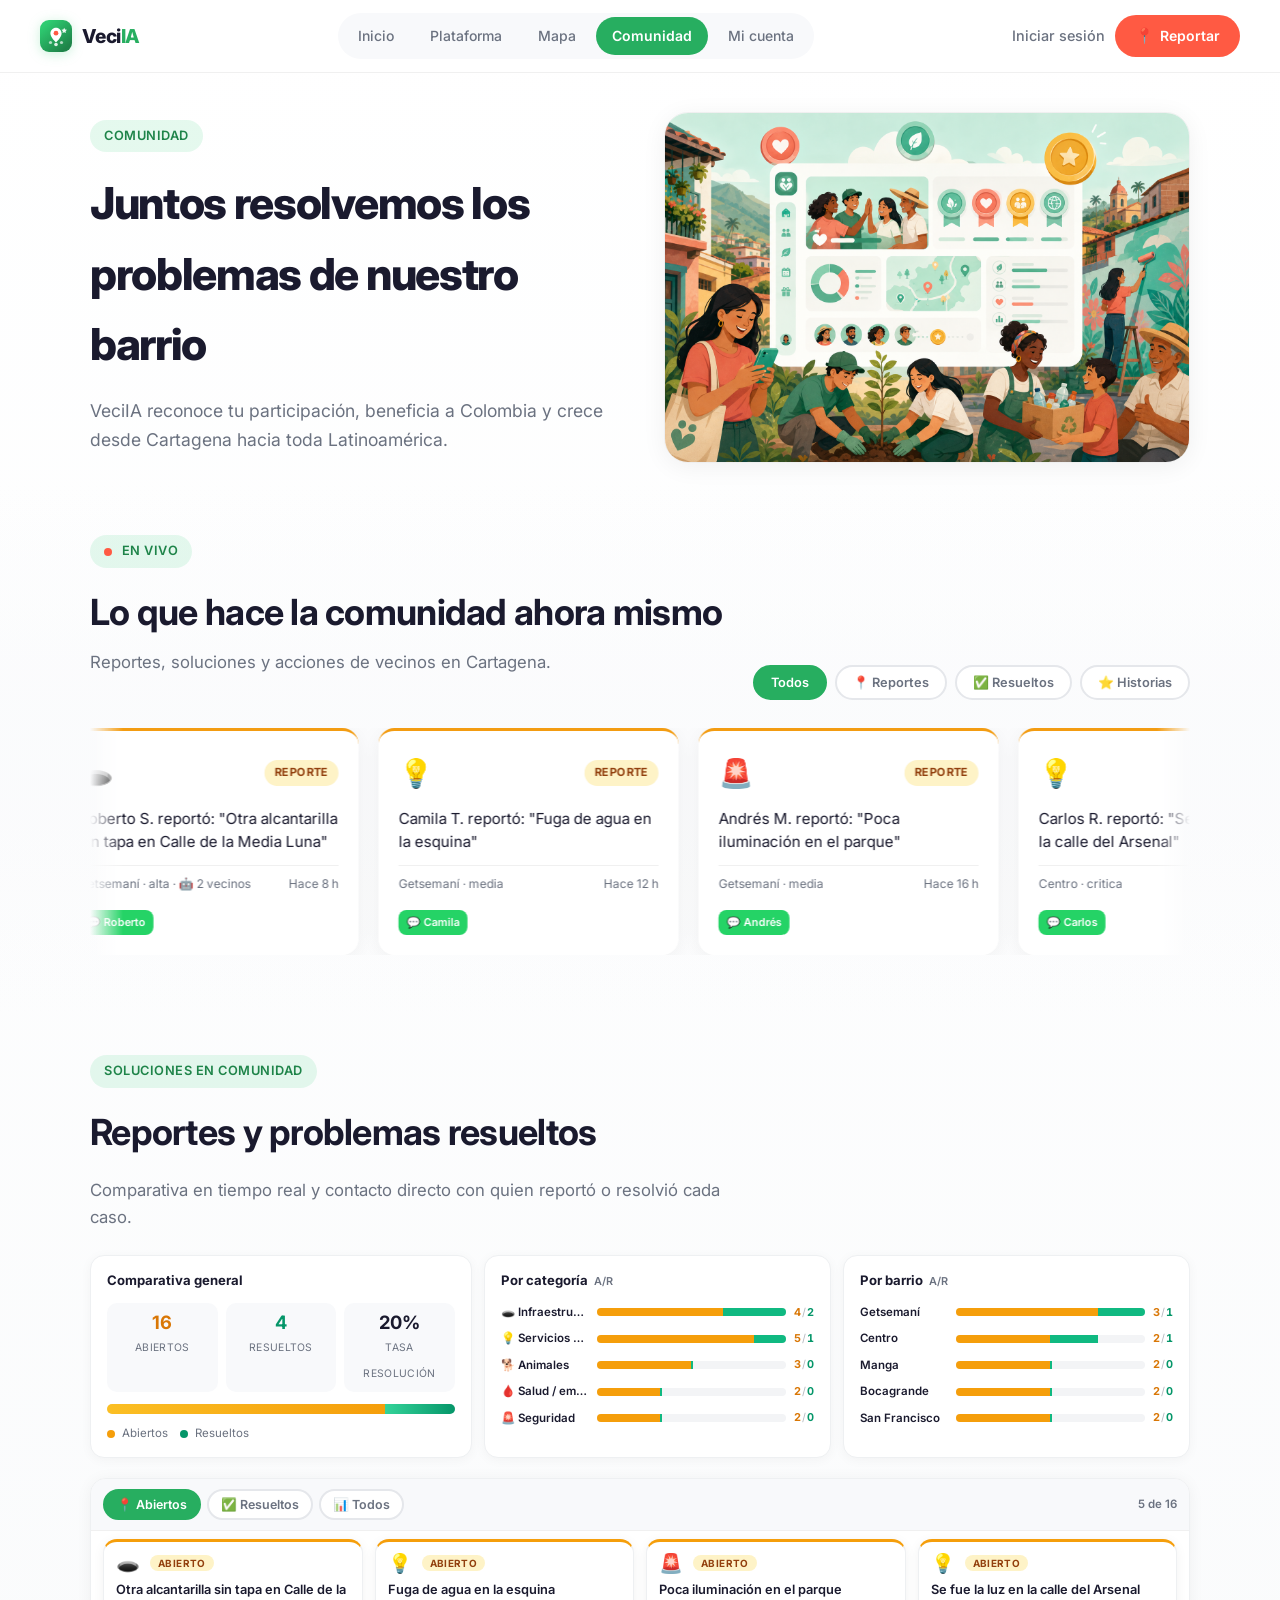
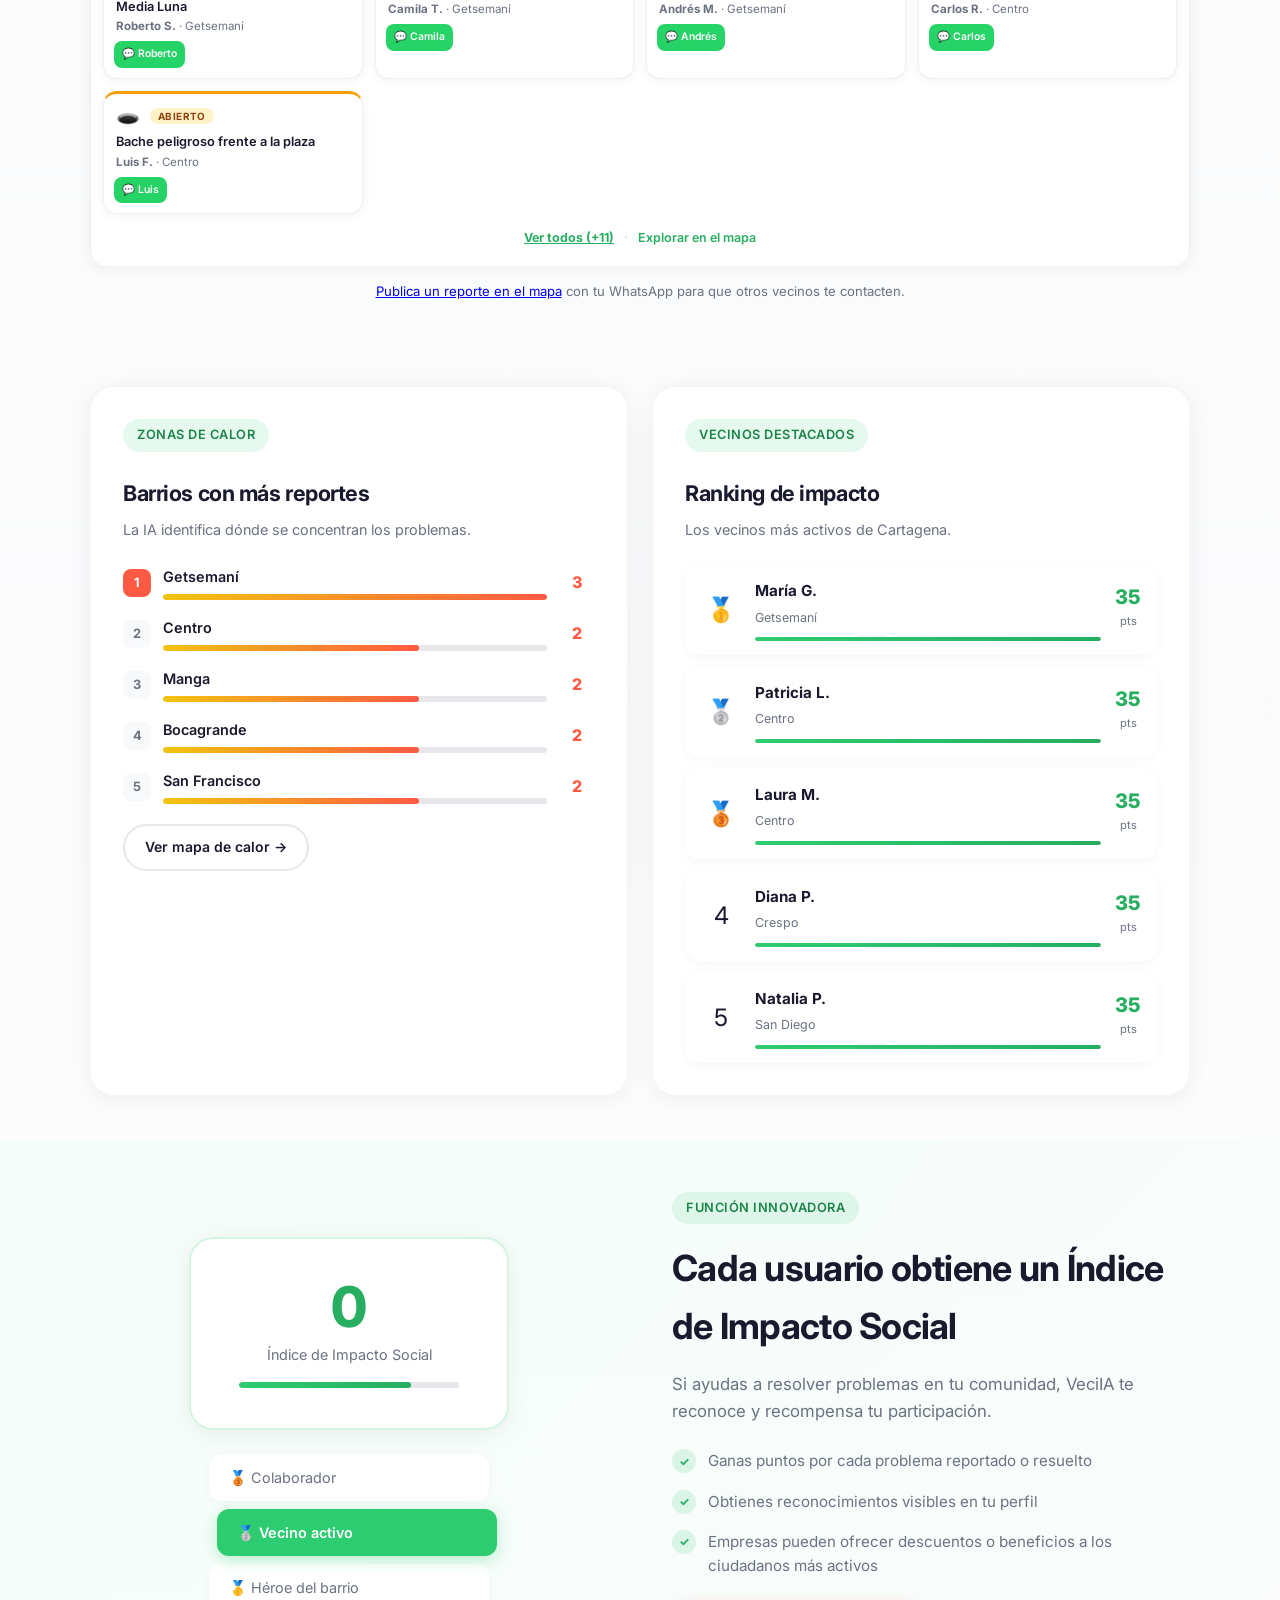
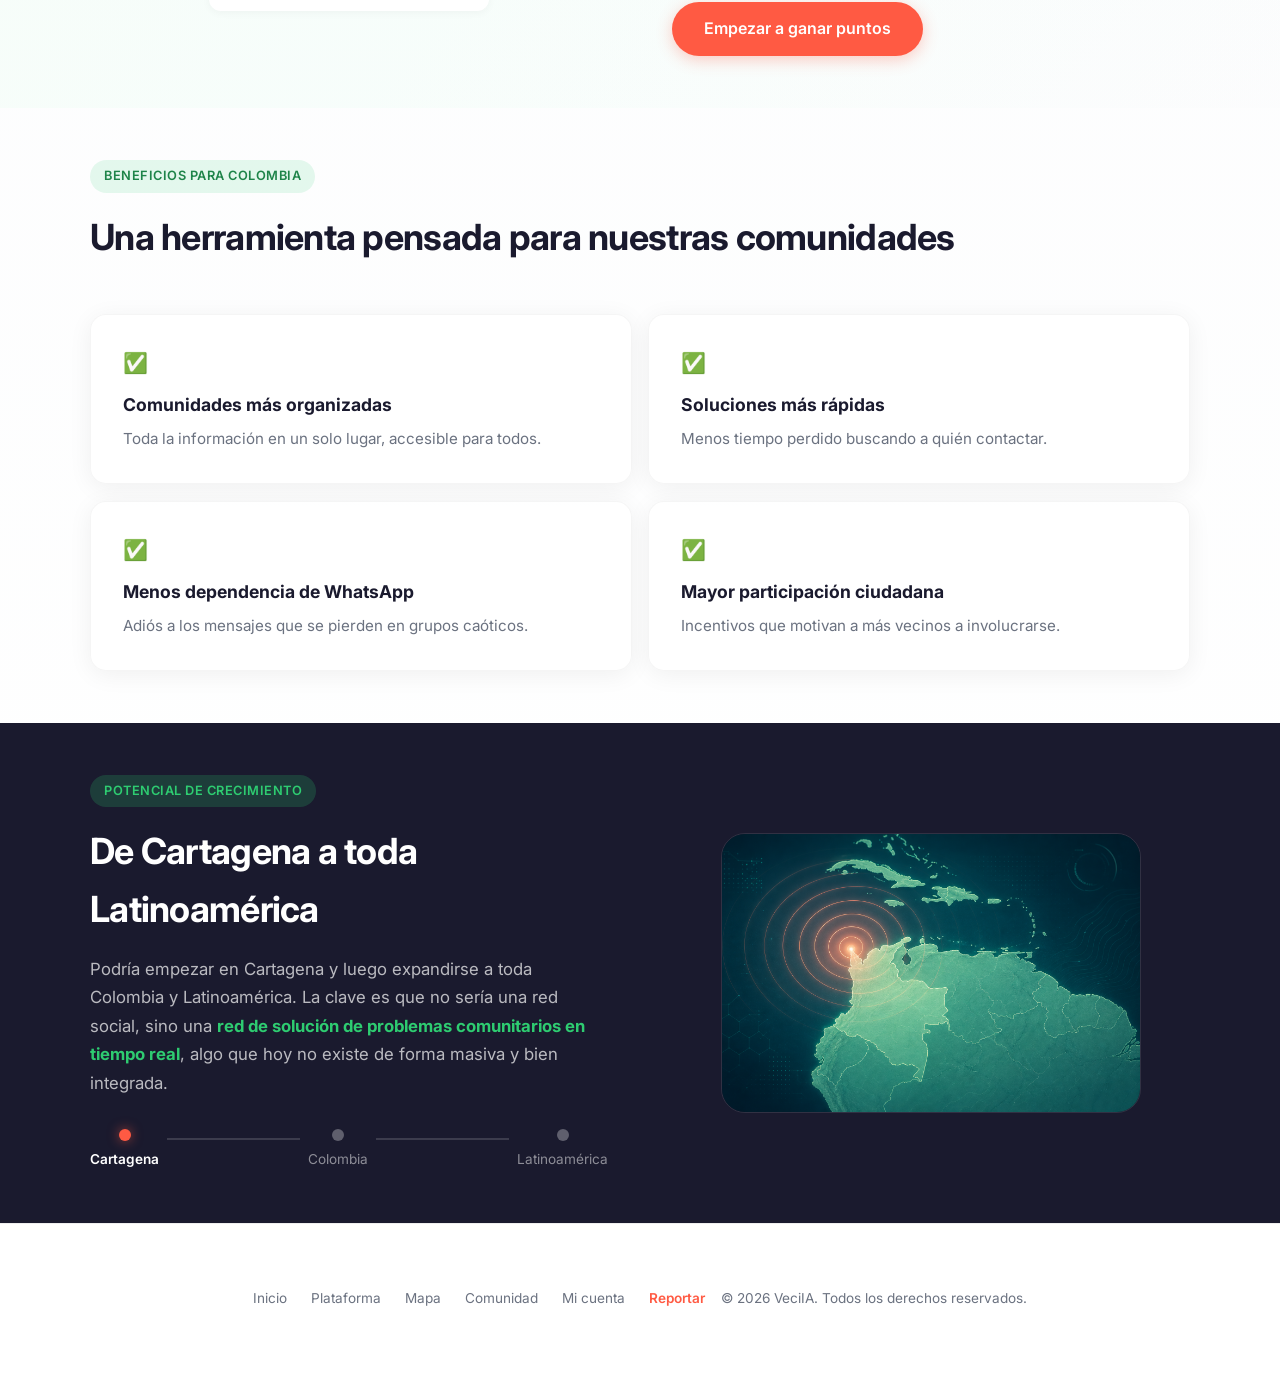
==== commit 37bcc468: "commit 11" ====
--- a/comunidad.html
+++ b/comunidad.html
@@ -93,9 +93,6 @@
 
         <p class="community-board-hint guest-only" data-reveal data-delay="150">
           <a href="mapa.html#reportar">Publica un reporte en el mapa</a> con tu WhatsApp para que otros vecinos te contacten.
-        </p>
-        <p class="community-board-hint logged-in-only" data-reveal data-delay="150">
-          Publica en el <a href="mapa.html#reportar">mapa</a>. Solo tú confirmas quién resolvió tu problema y se genera la constancia.
         </p>
       </div>
     </section>
--- a/styles.css
+++ b/styles.css
@@ -4636,6 +4636,53 @@
   text-decoration: none;
 }
 
+.reports-preview-sep {
+  margin: 0 6px;
+  opacity: 0.45;
+}
+
+.reports-preview-hint {
+  font-size: 0.72rem;
+  color: var(--text-muted);
+}
+
+.reports-expand-btn {
+  background: none;
+  border: none;
+  padding: 0;
+  font: inherit;
+  font-weight: 700;
+  color: var(--green-dark);
+  cursor: pointer;
+  text-decoration: underline;
+  -webkit-tap-highlight-color: transparent;
+}
+
+.reports-expand-btn--collapse {
+  color: var(--text-muted);
+}
+
+.reports-preview-wrap--expanded {
+  overflow-x: visible;
+  scroll-snap-type: none;
+  max-height: min(60vh, 520px);
+  overflow-y: auto;
+  -webkit-overflow-scrolling: touch;
+}
+
+.reports-preview-wrap--expanded .reports-preview-track {
+  display: grid;
+  grid-template-columns: repeat(auto-fill, minmax(min(100%, 220px), 1fr));
+  width: 100%;
+  gap: 10px;
+}
+
+.reports-preview-wrap--expanded .report-preview-card {
+  flex: none;
+  width: auto;
+  min-width: 0;
+}
+
 .map-reports-preview {
   padding: 4px 0 0;
 }
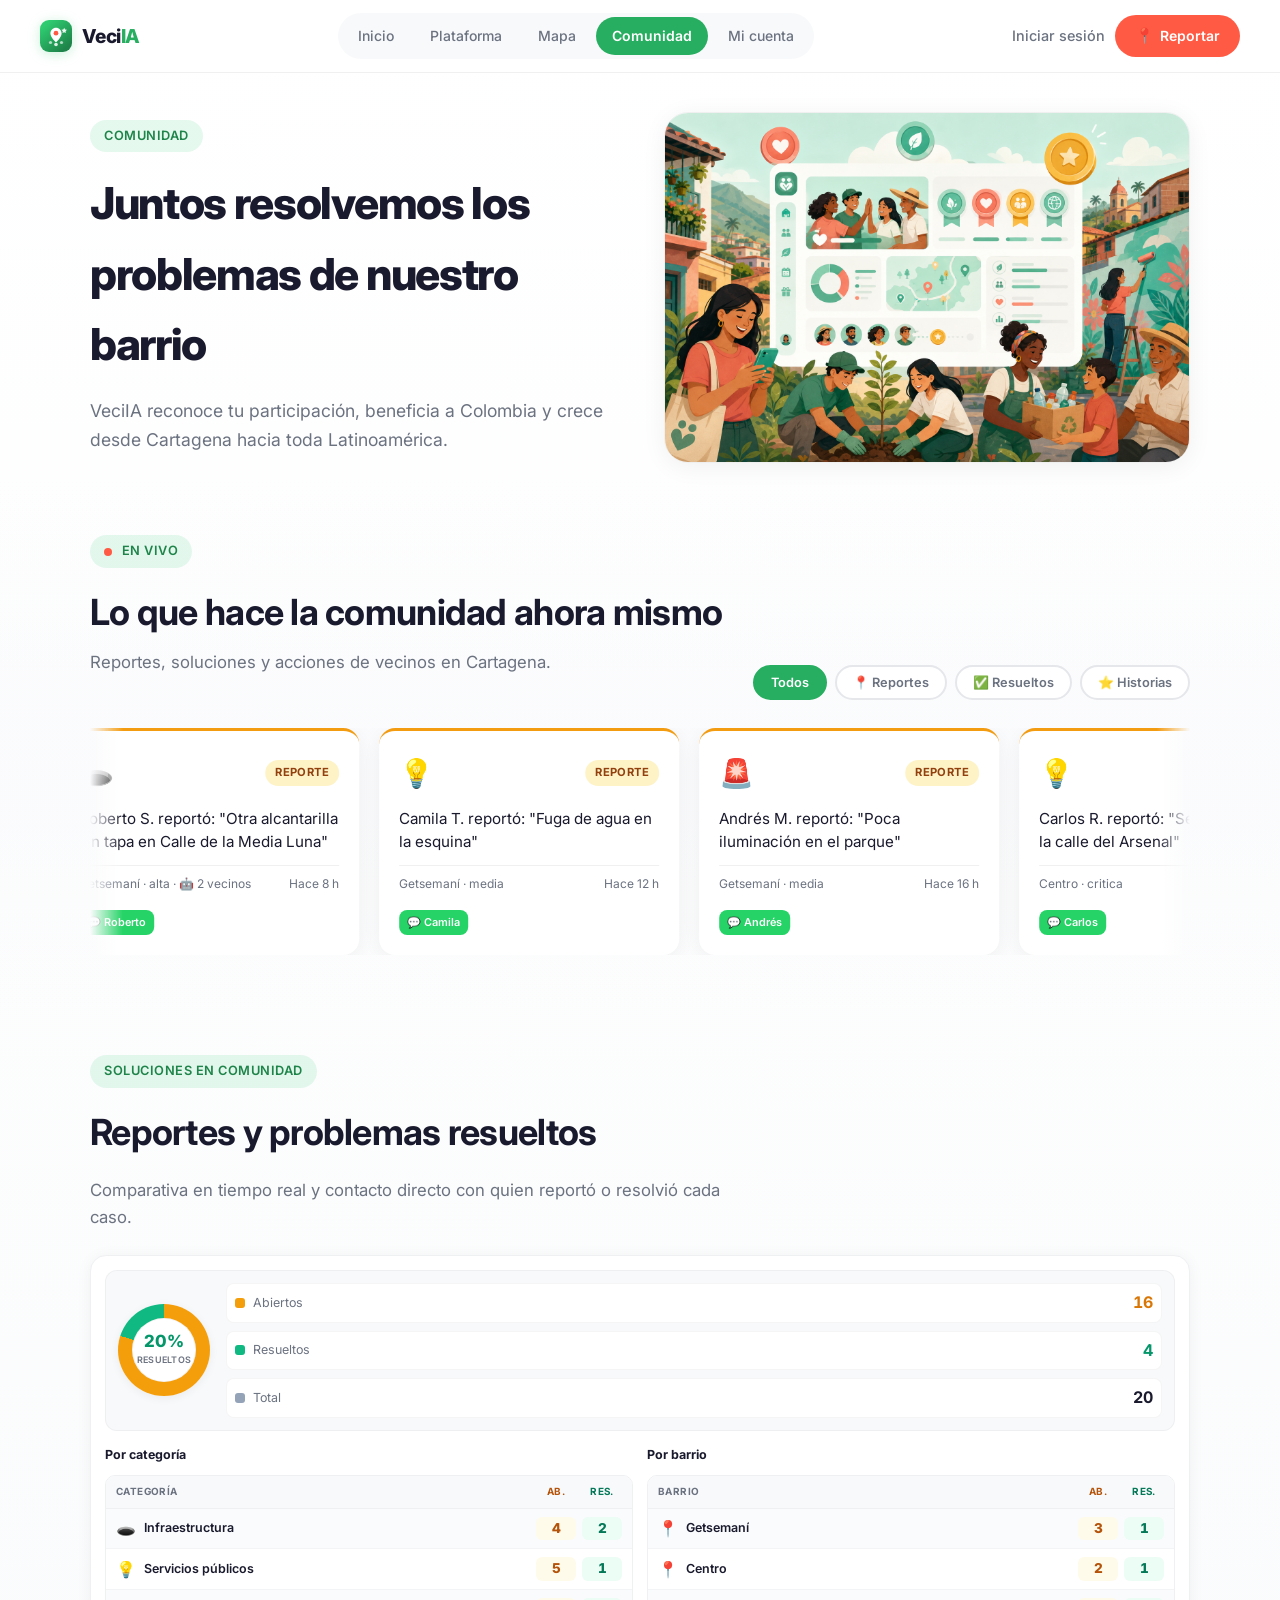
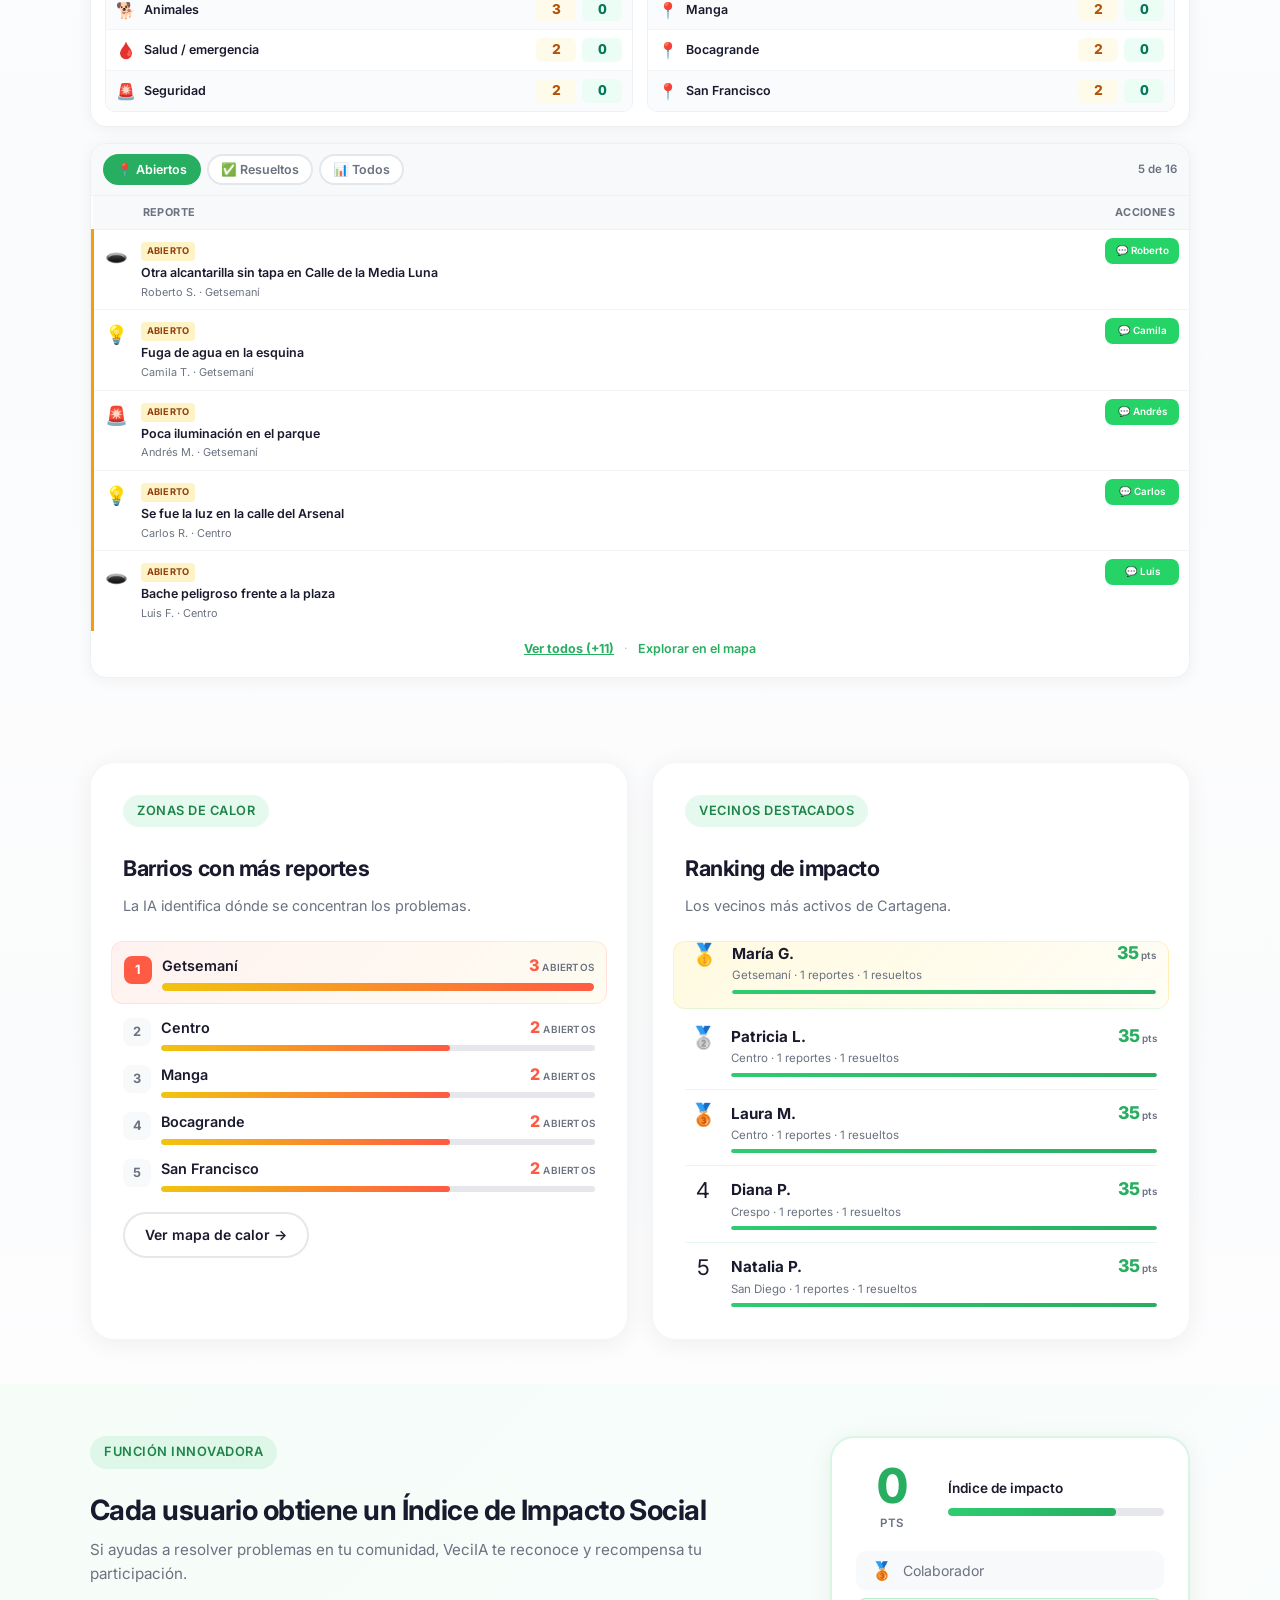
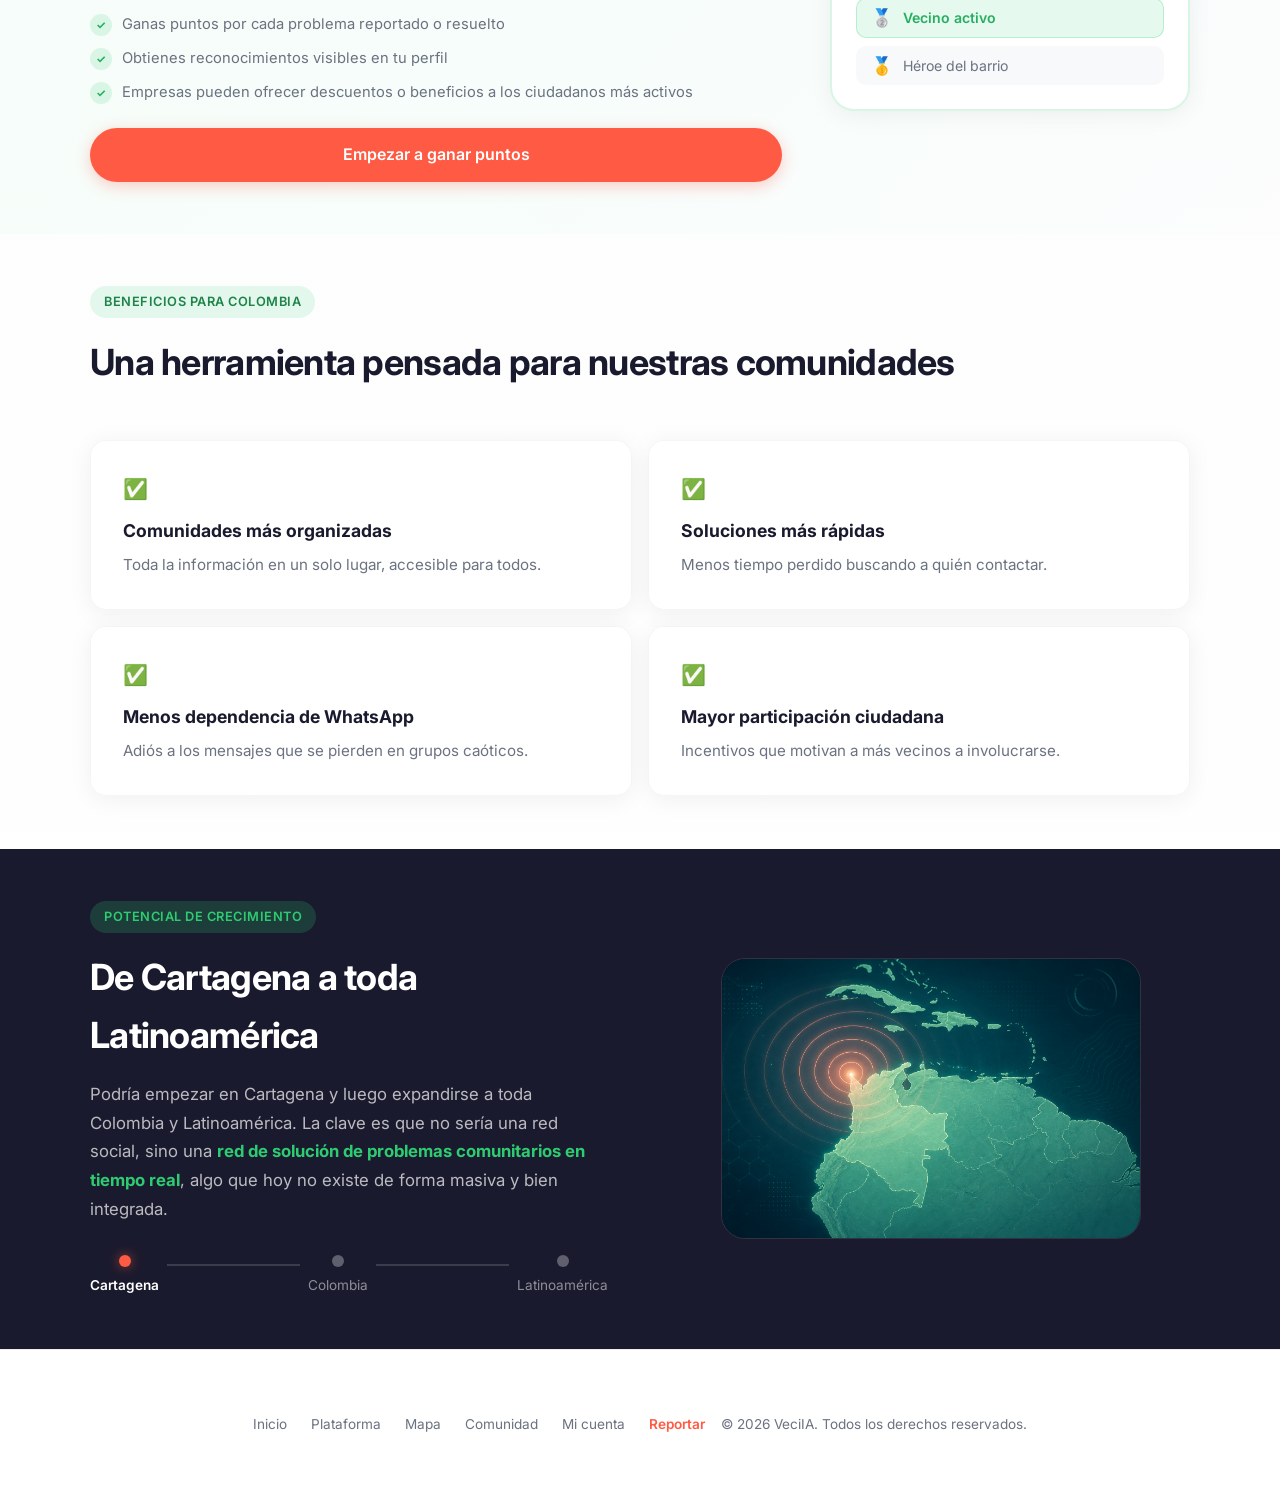
==== commit bc37009b: "commit 12" ====
--- a/comunidad.html
+++ b/comunidad.html
@@ -85,79 +85,86 @@
             </div>
             <span class="community-list-count" id="community-list-count"></span>
           </div>
-          <div class="reports-preview-wrap">
-            <div id="community-board-list" class="reports-preview-track" role="list"></div>
-          </div>
+          <div id="community-board-list" class="reports-table-host"></div>
           <p id="community-board-foot" class="reports-preview-foot" hidden></p>
         </div>
-
-        <p class="community-board-hint guest-only" data-reveal data-delay="150">
-          <a href="mapa.html#reportar">Publica un reporte en el mapa</a> con tu WhatsApp para que otros vecinos te contacten.
-        </p>
       </div>
     </section>
 
     <!-- Zonas + ranking -->
     <section class="section section-alt section-dashboard">
       <div class="section-inner">
-        <div class="dashboard-grid">
-          <div class="dashboard-card" data-reveal>
+        <div class="dashboard-shell">
+          <div class="dashboard-mobile-tabs" id="dashboard-mobile-tabs" role="tablist" aria-label="Barrios y ranking">
+            <button type="button" class="dashboard-tab active" data-dashboard-tab="zones" role="tab" aria-selected="true">📍 Barrios</button>
+            <button type="button" class="dashboard-tab" data-dashboard-tab="ranking" role="tab" aria-selected="false">🏆 Ranking</button>
+          </div>
+          <div class="dashboard-grid" id="dashboard-grid">
+          <div class="dashboard-card" data-reveal data-dashboard-panel="zones">
             <span class="section-tag">Zonas de calor</span>
             <h2>Barrios con más reportes</h2>
             <p class="dashboard-desc">La IA identifica dónde se concentran los problemas.</p>
             <div class="zone-stats" id="zone-stats"></div>
             <a href="mapa.html#reportar" class="btn-secondary btn-sm dashboard-link">Ver mapa de calor →</a>
           </div>
-          <div class="dashboard-card dashboard-card-accent" data-reveal data-delay="100">
+          <div class="dashboard-card dashboard-card-accent" data-reveal data-delay="100" data-dashboard-panel="ranking">
             <span class="section-tag">Vecinos destacados</span>
             <h2>Ranking de impacto</h2>
             <p class="dashboard-desc">Los vecinos más activos de Cartagena.</p>
             <div class="leaderboard" id="leaderboard"></div>
           </div>
+          </div>
         </div>
       </div>
     </section>
 
     <section class="section section-impact">
-      <div class="section-inner two-col">
-        <div class="impact-visual" data-reveal="left">
-          <div class="impact-badge" data-tilt>
-            <span class="impact-score">0</span>
-            <span class="impact-label">Índice de Impacto Social</span>
-            <div class="impact-progress">
-              <div class="impact-progress-fill"></div>
-            </div>
-          </div>
-          <div class="impact-levels">
-            <div class="level" role="button" tabindex="0"><span>🥉</span> Colaborador</div>
-            <div class="level active" role="button" tabindex="0"><span>🥈</span> Vecino activo</div>
-            <div class="level" role="button" tabindex="0"><span>🥇</span> Héroe del barrio</div>
-          </div>
-        </div>
-        <div class="col-text">
-          <span class="section-tag" data-reveal>Función innovadora</span>
-          <h2 data-reveal data-delay="50">Cada usuario obtiene un Índice de Impacto Social</h2>
-          <p data-reveal data-delay="100">Si ayudas a resolver problemas en tu comunidad, VeciIA te reconoce y recompensa tu participación.</p>
-          <ul class="impact-list">
-            <li data-reveal data-delay="150">
-              <span class="check">✓</span>
-              Ganas puntos por cada problema reportado o resuelto
-            </li>
-            <li data-reveal data-delay="200">
-              <span class="check">✓</span>
-              Obtienes reconocimientos visibles en tu perfil
-            </li>
-            <li data-reveal data-delay="250">
-              <span class="check">✓</span>
-              Empresas pueden ofrecer descuentos o beneficios a los ciudadanos más activos
-            </li>
-          </ul>
-          <a href="mapa.html" class="btn-primary" data-reveal data-delay="300" style="margin-top:24px;display:inline-flex">Empezar a ganar puntos</a>
-        </div>
-      </div>
-    </section>
-
-    <section class="section section-alt">
+      <div class="section-inner impact-shell">
+        <header class="impact-header" data-reveal>
+          <span class="section-tag">Función innovadora</span>
+          <h2>Cada usuario obtiene un Índice de Impacto Social</h2>
+          <p>Si ayudas a resolver problemas en tu comunidad, VeciIA te reconoce y recompensa tu participación.</p>
+        </header>
+
+        <div class="impact-widget" data-reveal data-delay="80">
+          <div class="impact-widget-main">
+            <div class="impact-score-wrap">
+              <span class="impact-score">0</span>
+              <span class="impact-score-unit">pts</span>
+            </div>
+            <div class="impact-meter">
+              <span class="impact-label">Índice de impacto</span>
+              <div class="impact-progress">
+                <div class="impact-progress-fill"></div>
+              </div>
+            </div>
+          </div>
+          <div class="impact-levels" role="list">
+            <div class="level" role="listitem"><span class="level-icon">🥉</span><span class="level-name">Colaborador</span></div>
+            <div class="level active" role="listitem"><span class="level-icon">🥈</span><span class="level-name">Vecino activo</span></div>
+            <div class="level" role="listitem"><span class="level-icon">🥇</span><span class="level-name">Héroe del barrio</span></div>
+          </div>
+        </div>
+
+        <ul class="impact-list">
+          <li data-reveal data-delay="150">
+            <span class="check">✓</span>
+            Ganas puntos por cada problema reportado o resuelto
+          </li>
+          <li data-reveal data-delay="200">
+            <span class="check">✓</span>
+            Obtienes reconocimientos visibles en tu perfil
+          </li>
+          <li data-reveal data-delay="250">
+            <span class="check">✓</span>
+            Empresas pueden ofrecer descuentos o beneficios a los ciudadanos más activos
+          </li>
+        </ul>
+        <a href="mapa.html" class="btn-primary impact-cta" data-reveal data-delay="300">Empezar a ganar puntos</a>
+      </div>
+    </section>
+
+    <section class="section section-alt section-benefits">
       <div class="section-inner">
         <span class="section-tag" data-reveal>Beneficios para Colombia</span>
         <h2 data-reveal data-delay="50">Una herramienta pensada para nuestras comunidades</h2>
--- a/styles.css
+++ b/styles.css
@@ -1514,56 +1514,496 @@
   color: var(--text-muted);
 }
 
+/* ── Plataforma ── */
+body[data-page="plataforma"] .page-main .section {
+  padding-top: clamp(18px, 3vw, 32px);
+  padding-bottom: clamp(18px, 3vw, 32px);
+}
+
+.platform-hero {
+  padding-top: clamp(20px, 3vw, 32px);
+  padding-bottom: clamp(16px, 2.5vw, 24px);
+}
+
+.platform-hero-grid {
+  display: grid;
+  grid-template-columns: 1fr minmax(240px, 360px);
+  gap: clamp(20px, 4vw, 36px);
+  align-items: center;
+}
+
+.platform-hero-copy h1 {
+  font-size: clamp(1.4rem, 4vw, 2rem);
+  line-height: 1.2;
+  margin-bottom: 10px;
+}
+
+.platform-hero-lead {
+  font-size: 0.9rem;
+  line-height: 1.5;
+  color: var(--text-muted);
+  margin: 0 0 16px;
+  max-width: 34rem;
+}
+
+.platform-hero-actions {
+  display: flex;
+  flex-wrap: wrap;
+  gap: 10px;
+}
+
+.platform-hero-visual {
+  border-radius: var(--radius-lg);
+  overflow: hidden;
+  border: 1px solid rgba(0, 0, 0, 0.06);
+  box-shadow: var(--card-shadow);
+  line-height: 0;
+}
+
+.platform-hero-visual img {
+  width: 100%;
+  height: auto;
+  display: block;
+}
+
+.platform-hub {
+  background: linear-gradient(180deg, rgba(248, 249, 251, 0.6) 0%, rgba(248, 249, 251, 0) 100%);
+}
+
+.platform-hub-grid {
+  display: grid;
+  grid-template-columns: 1fr 1fr;
+  gap: 16px;
+  align-items: stretch;
+}
+
+.platform-hub-block {
+  background: white;
+  border-radius: 14px;
+  border: 1px solid rgba(0, 0, 0, 0.06);
+  box-shadow: 0 2px 12px rgba(0, 0, 0, 0.04);
+  padding: 16px;
+}
+
+.platform-hub-block h2,
+.section-platform-value h2 {
+  font-size: clamp(1.05rem, 2.5vw, 1.25rem);
+  margin: 0 0 12px;
+  line-height: 1.25;
+}
+
+.platform-hub-hint,
+.platform-value-lead {
+  font-size: 0.8rem;
+  color: var(--text-muted);
+  margin: -4px 0 12px;
+  line-height: 1.4;
+}
+
+.platform-steps {
+  display: flex;
+  flex-direction: column;
+  gap: 8px;
+}
+
+.platform-step {
+  display: grid;
+  grid-template-columns: 52px 1fr;
+  gap: 10px;
+  align-items: center;
+  padding: 10px;
+  background: var(--bg-alt);
+  border-radius: 10px;
+  border: 1px solid rgba(0, 0, 0, 0.04);
+}
+
+.platform-step-thumb {
+  width: 52px;
+  height: 52px;
+  object-fit: contain;
+  border-radius: 10px;
+  background: white;
+  padding: 4px;
+  border: 1px solid rgba(0, 0, 0, 0.05);
+}
+
+.platform-step-body h3 {
+  font-size: 0.86rem;
+  margin: 0 0 3px;
+  line-height: 1.25;
+}
+
+.platform-step-body p {
+  font-size: 0.78rem;
+  color: var(--text-muted);
+  line-height: 1.4;
+  margin: 0;
+}
+
+.platform-examples-grid {
+  list-style: none;
+  margin: 0;
+  padding: 0;
+  display: grid;
+  grid-template-columns: 1fr 1fr;
+  gap: 8px;
+}
+
+.platform-example {
+  display: flex;
+  flex-direction: column;
+  align-items: center;
+  justify-content: center;
+  gap: 6px;
+  padding: 12px 8px;
+  min-height: 72px;
+  border-radius: 10px;
+  border: 1px solid rgba(0, 0, 0, 0.06);
+  background: var(--bg-alt);
+  cursor: pointer;
+  text-align: center;
+  transition: border-color 0.2s, background 0.2s;
+  -webkit-tap-highlight-color: transparent;
+}
+
+.platform-example .example-icon {
+  font-size: 1.4rem;
+  line-height: 1;
+}
+
+.platform-example span:last-child {
+  font-size: 0.72rem;
+  font-weight: 600;
+  font-style: normal;
+  color: var(--text);
+  line-height: 1.2;
+}
+
+.platform-example:hover,
+.platform-example:focus-visible {
+  border-color: rgba(46, 204, 113, 0.4);
+  background: #f0fdf4;
+}
+
+.platform-value-grid {
+  display: grid;
+  grid-template-columns: 1fr minmax(220px, 400px);
+  gap: 20px;
+  align-items: center;
+}
+
+.platform-vs {
+  display: grid;
+  grid-template-columns: 1fr 1fr;
+  gap: 8px;
+  margin-top: 12px;
+}
+
+.platform-vs-card {
+  padding: 10px 12px;
+  border-radius: 10px;
+  border: 1px solid rgba(0, 0, 0, 0.06);
+}
+
+.platform-vs-card h3 {
+  font-size: 0.78rem;
+  margin: 0 0 6px;
+}
+
+.platform-vs-card ul {
+  list-style: none;
+  margin: 0;
+  padding: 0;
+  display: flex;
+  flex-direction: column;
+  gap: 4px;
+}
+
+.platform-vs-card li {
+  font-size: 0.72rem;
+  line-height: 1.35;
+  padding-left: 12px;
+  position: relative;
+}
+
+.platform-vs-card li::before {
+  content: '•';
+  position: absolute;
+  left: 0;
+  opacity: 0.5;
+}
+
+.platform-vs-card--bad {
+  background: #fef2f2;
+  border-color: #fecaca;
+}
+
+.platform-vs-card--bad h3 { color: #b91c1c; }
+.platform-vs-card--bad li { color: #991b1b; }
+
+.platform-vs-card--good {
+  background: #f0fdf4;
+  border-color: #bbf7d0;
+}
+
+.platform-vs-card--good h3 { color: #047857; }
+.platform-vs-card--good li { color: #065f46; }
+
+.platform-value-visual {
+  border-radius: 12px;
+  overflow: hidden;
+  border: 1px solid rgba(0, 0, 0, 0.06);
+  box-shadow: 0 2px 12px rgba(0, 0, 0, 0.05);
+  line-height: 0;
+}
+
+.platform-value-visual img {
+  width: 100%;
+  height: auto;
+  display: block;
+}
+
+.cta-section--compact {
+  padding: clamp(24px, 4vw, 36px) clamp(14px, 4vw, 20px);
+}
+
+.cta-section--compact .cta-inner h2 {
+  font-size: clamp(1.1rem, 3.5vw, 1.4rem);
+}
+
+.cta-section--compact .cta-inner p {
+  font-size: 0.86rem;
+  margin-bottom: 14px;
+}
+
+@media (max-width: 900px) {
+  .platform-hero-grid {
+    grid-template-columns: 1fr;
+  }
+
+  .platform-hero-visual {
+    order: 2;
+    max-height: 200px;
+  }
+
+  .platform-hero-visual img {
+    width: 100%;
+    height: 100%;
+    object-fit: cover;
+    object-position: center 30%;
+  }
+
+  .platform-hero-copy {
+    order: 1;
+  }
+
+  .platform-hub-grid,
+  .platform-value-grid {
+    grid-template-columns: 1fr;
+  }
+
+  .platform-value-visual {
+    order: -1;
+    max-height: 160px;
+  }
+
+  .platform-value-visual img {
+    width: 100%;
+    height: 100%;
+    object-fit: cover;
+    object-position: center;
+  }
+}
+
+@media (max-width: 768px) {
+  body[data-page="plataforma"] .page-main .section {
+    padding-top: 16px;
+    padding-bottom: 16px;
+  }
+
+  .platform-hero {
+    padding-top: 16px;
+    padding-bottom: 12px;
+  }
+
+  .platform-hero-copy h1 {
+    font-size: clamp(1.2rem, 5vw, 1.45rem);
+  }
+
+  .platform-hero-lead {
+    font-size: 0.84rem;
+    margin-bottom: 12px;
+  }
+
+  .platform-hero-actions {
+    flex-direction: row;
+  }
+
+  .platform-hero-actions .btn-primary,
+  .platform-hero-actions .btn-secondary {
+    flex: 1;
+    justify-content: center;
+    padding: 11px 12px;
+    font-size: 0.85rem;
+  }
+
+  .platform-hero-visual {
+    max-height: 160px;
+  }
+
+  .platform-hub-block {
+    padding: 14px;
+  }
+
+  .platform-hub-block h2 {
+    font-size: 1rem;
+    margin-bottom: 10px;
+  }
+
+  .platform-hub-hint {
+    font-size: 0.76rem;
+    margin-bottom: 10px;
+  }
+
+  .platform-step {
+    grid-template-columns: 44px 1fr;
+    padding: 8px;
+  }
+
+  .platform-step-thumb {
+    width: 44px;
+    height: 44px;
+  }
+
+  .platform-examples-grid {
+    grid-template-columns: repeat(2, minmax(0, 1fr));
+    gap: 6px;
+  }
+
+  .platform-example {
+    min-height: 64px;
+    padding: 10px 6px;
+  }
+
+  .platform-example .example-icon {
+    font-size: 1.25rem;
+  }
+
+  .platform-example span:last-child {
+    font-size: 0.68rem;
+  }
+
+  .platform-vs {
+    grid-template-columns: 1fr 1fr;
+    gap: 6px;
+  }
+
+  .platform-value-visual {
+    max-height: 140px;
+  }
+}
+
+@media (max-width: 380px) {
+  .platform-examples-grid {
+    grid-template-columns: 1fr 1fr;
+  }
+
+  .platform-hero-actions {
+    flex-direction: column;
+  }
+}
+
 /* ── Impact ── */
 .section-impact {
   background: linear-gradient(135deg, #f0fdf4 0%, #ecfdf5 50%, #f8f9fb 100%);
 }
 
-.impact-visual {
-  display: flex;
-  flex-direction: column;
-  align-items: center;
-  gap: 24px;
-}
-
-.impact-badge {
+.impact-shell {
+  display: grid;
+  grid-template-columns: 1fr minmax(280px, 360px);
+  grid-template-areas:
+    "header widget"
+    "list widget"
+    "cta widget";
+  gap: 20px 48px;
+  align-items: start;
+}
+
+.impact-header {
+  grid-area: header;
+}
+
+.impact-header h2 {
+  font-size: clamp(1.35rem, 3vw, 1.75rem);
+  margin: 8px 0 10px;
+  line-height: 1.25;
+}
+
+.impact-header p {
+  color: var(--text-muted);
+  font-size: 0.95rem;
+  line-height: 1.6;
+  margin: 0;
+}
+
+.impact-widget {
+  grid-area: widget;
   background: white;
   border-radius: var(--radius-lg);
-  padding: 40px 48px;
+  padding: 24px;
+  box-shadow: var(--card-shadow);
+  border: 2px solid rgba(46, 204, 113, 0.18);
+}
+
+.impact-widget-main {
+  display: flex;
+  align-items: center;
+  gap: 20px;
+  margin-bottom: 18px;
+}
+
+.impact-score-wrap {
+  flex-shrink: 0;
   text-align: center;
-  box-shadow: var(--card-shadow);
-  border: 2px solid rgba(46, 204, 113, 0.2);
-  transition: transform 0.3s, box-shadow 0.3s;
-  will-change: transform;
-  width: 100%;
-  max-width: 320px;
-}
-
-.impact-badge:hover {
-  box-shadow: var(--card-shadow-hover);
+  min-width: 72px;
 }
 
 .impact-score {
   display: block;
-  font-size: clamp(2.5rem, 6vw, 3.5rem);
+  font-size: clamp(2.2rem, 5vw, 3rem);
   font-weight: 800;
   color: var(--green-dark);
   line-height: 1;
   font-variant-numeric: tabular-nums;
 }
 
+.impact-score-unit {
+  display: block;
+  font-size: 0.72rem;
+  font-weight: 600;
+  color: var(--text-muted);
+  text-transform: uppercase;
+  letter-spacing: 0.04em;
+  margin-top: 4px;
+}
+
+.impact-meter {
+  flex: 1;
+  min-width: 0;
+}
+
 .impact-label {
   display: block;
-  font-size: 0.9rem;
-  color: var(--text-muted);
-  margin-top: 8px;
+  font-size: 0.85rem;
+  font-weight: 600;
+  color: var(--text);
+  margin-bottom: 8px;
 }
 
 .impact-progress {
-  margin-top: 16px;
-  height: 6px;
+  height: 8px;
   background: #e5e7eb;
-  border-radius: 6px;
+  border-radius: 8px;
   overflow: hidden;
 }
 
@@ -1571,7 +2011,7 @@
   height: 100%;
   width: 0;
   background: linear-gradient(90deg, var(--green), var(--green-dark));
-  border-radius: 6px;
+  border-radius: 8px;
   animation: fillProgress 2s var(--ease-out) 0.5s forwards;
 }
 
@@ -1583,69 +2023,219 @@
   display: flex;
   flex-direction: column;
   gap: 8px;
-  width: 100%;
-  max-width: 280px;
 }
 
 .level {
-  background: white;
-  padding: 12px 20px;
-  border-radius: 12px;
-  font-size: 0.9rem;
-  color: var(--text-muted);
-  box-shadow: 0 2px 8px rgba(0,0,0,0.04);
-  cursor: pointer;
-  transition: all 0.35s var(--ease-out);
-  -webkit-tap-highlight-color: transparent;
-}
-
-.level:hover {
-  transform: translateX(4px);
+  display: flex;
+  align-items: center;
+  gap: 10px;
+  background: var(--bg-alt);
+  padding: 10px 14px;
+  border-radius: 10px;
+  font-size: 0.88rem;
+  color: var(--text-muted);
+  border: 1px solid transparent;
+  transition: background 0.25s, color 0.25s, border-color 0.25s;
+}
+
+.level-icon {
+  font-size: 1.1rem;
+  line-height: 1;
+  flex-shrink: 0;
+}
+
+.level-name {
+  line-height: 1.25;
 }
 
 .level.active {
-  background: var(--green);
-  color: white;
+  background: rgba(46, 204, 113, 0.12);
+  color: var(--green-dark);
   font-weight: 600;
-  transform: translateX(8px);
-  box-shadow: 0 4px 16px rgba(46, 204, 113, 0.3);
+  border-color: rgba(46, 204, 113, 0.25);
 }
 
 .impact-list {
+  grid-area: list;
   list-style: none;
-  margin-top: 24px;
+  margin: 8px 0 0;
+  padding: 0;
   display: flex;
   flex-direction: column;
-  gap: 16px;
+  gap: 12px;
 }
 
 .impact-list li {
   display: flex;
   align-items: flex-start;
-  gap: 12px;
-  font-size: 0.95rem;
-  color: var(--text-muted);
+  gap: 10px;
+  font-size: 0.92rem;
+  color: var(--text-muted);
+  line-height: 1.45;
 }
 
 .check {
   flex-shrink: 0;
-  width: 24px;
-  height: 24px;
+  width: 22px;
+  height: 22px;
   background: rgba(46, 204, 113, 0.15);
   color: var(--green-dark);
   border-radius: 50%;
   display: flex;
   align-items: center;
   justify-content: center;
-  font-size: 0.75rem;
+  font-size: 0.7rem;
   font-weight: 700;
-  transition: transform 0.3s var(--ease-spring);
-}
-
-.impact-list li:hover .check {
-  transform: scale(1.15);
-  background: var(--green);
-  color: white;
+}
+
+.impact-cta {
+  grid-area: cta;
+  align-self: start;
+  margin-top: 4px;
+}
+
+@media (max-width: 900px) {
+  .impact-shell {
+    grid-template-columns: 1fr;
+    grid-template-areas:
+      "header"
+      "widget"
+      "list"
+      "cta";
+    gap: 14px;
+  }
+
+  .impact-widget {
+    padding: 16px;
+    border-radius: 14px;
+    border-width: 1px;
+  }
+
+  .impact-widget-main {
+    gap: 14px;
+    margin-bottom: 12px;
+  }
+
+  .impact-score-wrap {
+    min-width: 56px;
+  }
+
+  .impact-score {
+    font-size: 2rem;
+  }
+
+  .impact-score-unit {
+    font-size: 0.62rem;
+    margin-top: 2px;
+  }
+
+  .impact-label {
+    font-size: 0.78rem;
+    margin-bottom: 6px;
+  }
+
+  .impact-progress {
+    height: 6px;
+  }
+
+  .impact-levels {
+    display: grid;
+    grid-template-columns: repeat(3, minmax(0, 1fr));
+    gap: 6px;
+  }
+
+  .level {
+    flex-direction: column;
+    align-items: center;
+    justify-content: center;
+    gap: 4px;
+    padding: 8px 4px;
+    font-size: 0.62rem;
+    text-align: center;
+    border-radius: 10px;
+    min-height: 58px;
+  }
+
+  .level-icon {
+    font-size: 1rem;
+  }
+
+  .level-name {
+    line-height: 1.2;
+    overflow-wrap: anywhere;
+  }
+
+  .impact-header h2 {
+    font-size: clamp(1.05rem, 4.2vw, 1.2rem);
+    margin: 6px 0 6px;
+  }
+
+  .impact-header p {
+    font-size: 0.82rem;
+    line-height: 1.5;
+  }
+
+  .impact-list {
+    margin-top: 4px;
+    gap: 8px;
+  }
+
+  .impact-list li {
+    font-size: 0.8rem;
+    gap: 8px;
+    padding: 10px 12px;
+    background: rgba(255, 255, 255, 0.7);
+    border: 1px solid rgba(0, 0, 0, 0.05);
+    border-radius: 10px;
+  }
+
+  .check {
+    width: 18px;
+    height: 18px;
+    font-size: 0.62rem;
+  }
+
+  .impact-cta {
+    width: 100%;
+    justify-content: center;
+    margin-top: 0;
+    padding: 12px 16px;
+    font-size: 0.88rem;
+  }
+}
+
+@media (max-width: 480px) {
+  .section-impact {
+    padding-top: clamp(18px, 4vw, 28px);
+    padding-bottom: clamp(18px, 4vw, 28px);
+  }
+
+  .impact-shell {
+    gap: 12px;
+  }
+
+  .impact-score {
+    font-size: 1.75rem;
+  }
+
+  .impact-widget-main {
+    gap: 12px;
+  }
+
+  .level {
+    min-height: 54px;
+    padding: 7px 3px;
+    font-size: 0.58rem;
+  }
+
+  .level-icon {
+    font-size: 0.9rem;
+  }
+
+  .impact-list li {
+    font-size: 0.76rem;
+    padding: 9px 10px;
+  }
 }
 
 /* ── Benefits ── */
@@ -1690,6 +2280,85 @@
   font-size: 0.95rem;
 }
 
+@media (max-width: 768px) {
+  .section-benefits {
+    padding-top: clamp(20px, 4vw, 32px);
+    padding-bottom: clamp(20px, 4vw, 32px);
+  }
+
+  .section-benefits h2 {
+    font-size: clamp(1.05rem, 4.2vw, 1.25rem);
+    line-height: 1.3;
+    margin-bottom: 4px;
+  }
+
+  .section-benefits .section-tag {
+    margin-bottom: 8px;
+  }
+
+  .section-benefits .benefits-grid {
+    margin-top: 14px;
+    gap: 8px;
+    grid-template-columns: 1fr;
+  }
+
+  .section-benefits .benefit-card {
+    display: grid;
+    grid-template-columns: 28px 1fr;
+    grid-template-rows: auto auto;
+    gap: 2px 10px;
+    padding: 11px 12px;
+    border-radius: 12px;
+    box-shadow: none;
+    border: 1px solid rgba(0, 0, 0, 0.06);
+    background: rgba(255, 255, 255, 0.85);
+  }
+
+  .section-benefits .benefit-card:hover {
+    box-shadow: none;
+    transform: none;
+  }
+
+  .section-benefits .benefit-check {
+    grid-row: 1 / span 2;
+    align-self: start;
+    font-size: 0.95rem;
+    margin-bottom: 0;
+    margin-top: 1px;
+  }
+
+  .section-benefits .benefit-card h3 {
+    font-size: 0.82rem;
+    margin-bottom: 0;
+    line-height: 1.3;
+  }
+
+  .section-benefits .benefit-card p {
+    font-size: 0.72rem;
+    line-height: 1.4;
+  }
+}
+
+@media (max-width: 480px) {
+  .section-benefits .benefits-grid {
+    margin-top: 12px;
+    gap: 6px;
+  }
+
+  .section-benefits .benefit-card {
+    padding: 10px;
+    gap: 2px 8px;
+  }
+
+  .section-benefits .benefit-card h3 {
+    font-size: 0.78rem;
+  }
+
+  .section-benefits .benefit-card p {
+    font-size: 0.68rem;
+  }
+}
+
 /* ── Growth ── */
 .section-growth {
   background: var(--text);
@@ -1763,6 +2432,110 @@
   background: rgba(255,255,255,0.15);
   margin: 0 8px;
   margin-bottom: 22px;
+}
+
+@media (max-width: 768px) {
+  .section-growth {
+    padding-top: clamp(20px, 4vw, 32px);
+    padding-bottom: clamp(20px, 4vw, 32px);
+  }
+
+  .section-growth .growth-inner {
+    gap: 14px;
+  }
+
+  .section-growth .growth-map {
+    order: -1;
+    max-width: 100%;
+  }
+
+  .section-growth .growth-map-image {
+    max-width: 100%;
+    border-radius: 12px;
+  }
+
+  .section-growth .growth-map-img {
+    max-height: 150px;
+    object-fit: cover;
+    object-position: center 35%;
+    border-radius: 12px;
+  }
+
+  .section-growth h2 {
+    font-size: clamp(1.05rem, 4.2vw, 1.25rem);
+    line-height: 1.3;
+    margin-bottom: 4px;
+  }
+
+  .section-growth .section-tag {
+    margin-bottom: 8px;
+  }
+
+  .section-growth .growth-text p {
+    font-size: 0.82rem;
+    line-height: 1.5;
+    margin-top: 8px;
+  }
+
+  .section-growth .growth-timeline {
+    margin-top: 12px;
+    gap: 6px;
+    flex-wrap: nowrap;
+    justify-content: flex-start;
+    overflow-x: auto;
+    -webkit-overflow-scrolling: touch;
+    scrollbar-width: none;
+    padding-bottom: 2px;
+  }
+
+  .section-growth .growth-timeline::-webkit-scrollbar {
+    display: none;
+  }
+
+  .section-growth .timeline-line {
+    display: none;
+  }
+
+  .section-growth .timeline-step {
+    flex: 0 0 auto;
+    flex-direction: row;
+    gap: 6px;
+    font-size: 0.72rem;
+    padding: 6px 11px;
+    border-radius: 50px;
+    background: rgba(255, 255, 255, 0.06);
+    border: 1px solid rgba(255, 255, 255, 0.12);
+  }
+
+  .section-growth .timeline-step.active {
+    background: rgba(255, 90, 67, 0.18);
+    border-color: rgba(255, 90, 67, 0.4);
+  }
+
+  .section-growth .step-dot {
+    width: 8px;
+    height: 8px;
+    margin: 0;
+  }
+}
+
+@media (max-width: 480px) {
+  .section-growth .growth-inner {
+    gap: 12px;
+  }
+
+  .section-growth .growth-map-img {
+    max-height: 120px;
+  }
+
+  .section-growth .growth-text p {
+    font-size: 0.78rem;
+  }
+
+  .section-growth .timeline-step {
+    font-size: 0.68rem;
+    padding: 5px 9px;
+  }
 }
 
 .growth-map {
@@ -2191,16 +2964,8 @@
     gap: 40px;
   }
 
-  .page-hero-visual {
-    order: -1;
-  }
-
   .col-cards {
     grid-template-columns: 1fr 1fr;
-  }
-
-  .impact-visual {
-    order: -1;
   }
 }
 
@@ -2415,10 +3180,6 @@
   .growth-inner {
     grid-template-columns: 1fr;
     gap: 40px;
-  }
-
-  .impact-visual {
-    order: -1;
   }
 }
 
@@ -3801,8 +4562,8 @@
     flex: 0 0 auto;
   }
 
-  body[data-page="mapa"] .map-reports-preview {
-    max-height: none;
+  body[data-page="mapa"] .reports-table-host {
+    flex: 0 0 auto;
   }
 }
 
@@ -3967,6 +4728,21 @@
 body[data-page="comunidad"] .page-hero {
   padding-top: clamp(28px, 4vw, 40px);
   padding-bottom: clamp(12px, 2vw, 20px);
+}
+
+@media (max-width: 768px) {
+  body[data-page="comunidad"] .page-hero-grid {
+    gap: 16px;
+  }
+
+  body[data-page="comunidad"] .page-hero-text {
+    order: 1;
+  }
+
+  body[data-page="comunidad"] .page-hero-visual {
+    order: 2;
+    max-width: 100%;
+  }
 }
 
 body[data-page="comunidad"] .section-alt {
@@ -4327,171 +5103,340 @@
 }
 
 .community-charts {
-  margin-bottom: 20px;
-}
-
-.community-charts-grid {
-  display: grid;
-  grid-template-columns: 1fr;
-  gap: 12px;
-}
-
-.chart-card {
+  margin-bottom: 16px;
+}
+
+.stats-panel {
   background: white;
-  border-radius: 14px;
-  padding: 14px 16px;
+  border-radius: 16px;
   border: 1px solid #eef0f2;
-  box-shadow: 0 2px 12px rgba(0, 0, 0, 0.04);
-}
-
-.chart-card-title {
-  font-size: 0.82rem;
-  font-weight: 700;
-  margin: 0 0 12px;
-  color: var(--text);
-  display: flex;
-  align-items: baseline;
-  gap: 6px;
-}
-
-.chart-card-title small {
-  font-size: 0.68rem;
+  box-shadow: 0 2px 16px rgba(0, 0, 0, 0.05);
+  padding: 14px;
+  overflow: hidden;
+}
+
+.stats-overview {
+  display: flex;
+  align-items: center;
+  gap: 16px;
+  margin-bottom: 14px;
+  padding: 12px;
+  background: var(--bg-alt);
+  border-radius: 12px;
+  border: 1px solid rgba(0, 0, 0, 0.04);
+}
+
+.stats-donut {
+  --open: 50;
+  --resolved: 50;
+  width: 92px;
+  height: 92px;
+  flex-shrink: 0;
+  border-radius: 50%;
+  background: conic-gradient(
+    #f59e0b 0deg calc(var(--open) * 3.6deg),
+    #10b981 calc(var(--open) * 3.6deg) 360deg
+  );
+  display: flex;
+  align-items: center;
+  justify-content: center;
+  box-shadow: 0 2px 10px rgba(0, 0, 0, 0.06);
+}
+
+.stats-donut-inner {
+  width: 64px;
+  height: 64px;
+  background: white;
+  border-radius: 50%;
+  display: flex;
+  flex-direction: column;
+  align-items: center;
+  justify-content: center;
+  box-shadow: inset 0 0 0 1px rgba(0, 0, 0, 0.05);
+}
+
+.stats-donut-inner strong {
+  font-size: 1.05rem;
+  font-weight: 800;
+  color: #059669;
+  line-height: 1;
+}
+
+.stats-donut-inner span {
+  font-size: 0.56rem;
   font-weight: 600;
-  color: var(--text-muted);
-}
-
-.chart-summary-stats {
-  display: grid;
-  grid-template-columns: repeat(3, 1fr);
-  gap: 8px;
-  margin-bottom: 12px;
-}
-
-.chart-mini-stat {
-  text-align: center;
-  padding: 8px 4px;
-  border-radius: 10px;
-  background: var(--bg-alt);
-}
-
-.chart-mini-stat strong {
-  display: block;
-  font-size: 1.15rem;
-  line-height: 1.2;
-}
-
-.chart-mini-stat span {
-  font-size: 0.65rem;
   color: var(--text-muted);
   text-transform: uppercase;
   letter-spacing: 0.03em;
-}
-
-.chart-mini-stat--open strong { color: #d97706; }
-.chart-mini-stat--resolved strong { color: #059669; }
-
-.chart-stack-bar {
-  display: flex;
-  height: 10px;
-  border-radius: 999px;
-  overflow: hidden;
-  background: #f3f4f6;
-}
-
-.chart-stack-seg--open {
-  background: linear-gradient(90deg, #fbbf24, #f59e0b);
-}
-
-.chart-stack-seg--resolved {
-  background: linear-gradient(90deg, #34d399, #059669);
-}
-
-.chart-legend {
-  display: flex;
-  flex-wrap: wrap;
-  gap: 12px;
-  margin-top: 10px;
-  font-size: 0.72rem;
-  color: var(--text-muted);
-}
-
-.chart-dot {
-  display: inline-block;
-  width: 8px;
-  height: 8px;
-  border-radius: 50%;
-  margin-right: 4px;
-  vertical-align: middle;
-}
-
-.chart-dot--open { background: #f59e0b; }
-.chart-dot--resolved { background: #059669; }
-
-.chart-compare-list {
+  margin-top: 3px;
+}
+
+.stats-overview-legend {
+  flex: 1;
+  min-width: 0;
   display: flex;
   flex-direction: column;
   gap: 8px;
 }
 
-.chart-compare-row {
+.stats-legend-item {
+  display: flex;
+  align-items: center;
+  gap: 8px;
+  font-size: 0.78rem;
+  color: var(--text-muted);
+  padding: 6px 8px;
+  border-radius: 8px;
+  background: white;
+  border: 1px solid rgba(0, 0, 0, 0.04);
+}
+
+.stats-legend-item strong {
+  margin-left: auto;
+  font-size: 1rem;
+  font-variant-numeric: tabular-nums;
+}
+
+.stats-legend-dot {
+  width: 10px;
+  height: 10px;
+  border-radius: 3px;
+  flex-shrink: 0;
+}
+
+.stats-legend-item--open .stats-legend-dot { background: #f59e0b; }
+.stats-legend-item--open strong { color: #d97706; }
+.stats-legend-item--resolved .stats-legend-dot { background: #10b981; }
+.stats-legend-item--resolved strong { color: #059669; }
+.stats-legend-item--total .stats-legend-dot { background: #94a3b8; }
+.stats-legend-item--total strong { color: var(--text); }
+
+.stats-tabs {
+  display: none;
+}
+
+.stats-breakdowns {
   display: grid;
-  grid-template-columns: minmax(0, 88px) 1fr auto;
+  grid-template-columns: 1fr 1fr;
+  gap: 14px;
+}
+
+.stats-breakdown-title {
+  font-size: 0.78rem;
+  font-weight: 700;
+  margin: 0 0 10px;
+  color: var(--text);
+}
+
+.stats-row-list {
+  display: flex;
+  flex-direction: column;
+  gap: 0;
+}
+
+.stats-table {
+  border: 1px solid #eef0f2;
+  border-radius: 10px;
+  overflow: hidden;
+  background: white;
+}
+
+.stats-table-head,
+.stats-row {
+  display: grid;
+  grid-template-columns: minmax(0, 1fr) 40px 40px;
+  gap: 6px;
+  align-items: center;
+  padding: 8px 10px;
+}
+
+.stats-table-head {
+  font-size: 0.62rem;
+  font-weight: 700;
+  text-transform: uppercase;
+  letter-spacing: 0.04em;
+  color: var(--text-muted);
+  background: var(--bg-alt);
+  border-bottom: 1px solid #eef0f2;
+}
+
+.stats-th-num {
+  text-align: center;
+}
+
+.stats-th-num--open,
+.stats-row-num--open {
+  color: #b45309;
+}
+
+.stats-th-num--resolved,
+.stats-row-num--resolved {
+  color: #047857;
+}
+
+.stats-row {
+  border-bottom: 1px solid #f3f4f6;
+  background: white;
+}
+
+.stats-row:last-child {
+  border-bottom: none;
+}
+
+.stats-row:nth-child(even) {
+  background: #fafbfc;
+}
+
+.stats-row-name {
+  display: flex;
+  align-items: center;
   gap: 8px;
-  align-items: center;
-}
-
-.chart-compare-label {
-  font-size: 0.72rem;
+  min-width: 0;
+}
+
+.stats-row-icon {
+  font-size: 1rem;
+  line-height: 1;
+  flex-shrink: 0;
+}
+
+.stats-row-text {
+  font-size: 0.78rem;
   font-weight: 600;
-  white-space: nowrap;
+  line-height: 1.3;
+  color: var(--text);
   overflow: hidden;
   text-overflow: ellipsis;
-}
-
-.chart-compare-track {
-  display: flex;
-  height: 8px;
-  border-radius: 999px;
-  overflow: hidden;
-  background: #f3f4f6;
-  min-width: 0;
-}
-
-.chart-compare-bar {
-  height: 100%;
-  min-width: 2px;
-  transition: width 0.4s ease;
-}
-
-.chart-compare-bar--open { background: #f59e0b; }
-.chart-compare-bar--resolved { background: #10b981; }
-
-.chart-compare-nums {
-  font-size: 0.68rem;
-  color: var(--text-muted);
   white-space: nowrap;
+}
+
+.stats-row-num {
+  text-align: center;
+  font-size: 0.85rem;
+  font-weight: 800;
   font-variant-numeric: tabular-nums;
-}
-
-.chart-compare-nums .num-open {
-  font-weight: 700;
-  color: #d97706;
-}
-
-.chart-compare-nums .num-sep {
-  margin: 0 1px;
-  opacity: 0.5;
-}
-
-.chart-compare-nums .num-resolved {
-  font-weight: 700;
-  color: #059669;
-}
-
-.chart-empty {
-  font-size: 0.8rem;
+  line-height: 1;
+  padding: 5px 0;
+  border-radius: 6px;
+}
+
+.stats-row-num--open {
+  background: #fffbeb;
+}
+
+.stats-row-num--resolved {
+  background: #ecfdf5;
+}
+
+.stats-empty {
+  font-size: 0.78rem;
   color: var(--text-muted);
   margin: 0;
+  padding: 8px 0;
+}
+
+@media (max-width: 767px) {
+  .stats-panel {
+    padding: 12px;
+    border-radius: 14px;
+  }
+
+  .stats-overview {
+    gap: 12px;
+    padding: 10px;
+    margin-bottom: 12px;
+  }
+
+  .stats-donut {
+    width: 80px;
+    height: 80px;
+  }
+
+  .stats-donut-inner {
+    width: 56px;
+    height: 56px;
+  }
+
+  .stats-donut-inner strong {
+    font-size: 0.95rem;
+  }
+
+  .stats-legend-item {
+    font-size: 0.72rem;
+    padding: 5px 7px;
+  }
+
+  .stats-legend-item strong {
+    font-size: 0.92rem;
+  }
+
+  .stats-tabs {
+    display: flex;
+    gap: 6px;
+    margin-bottom: 12px;
+    padding: 4px;
+    background: var(--bg-alt);
+    border-radius: 12px;
+    border: 1px solid rgba(0, 0, 0, 0.05);
+  }
+
+  .stats-tab {
+    flex: 1;
+    padding: 9px 10px;
+    border: none;
+    border-radius: 9px;
+    background: transparent;
+    font-family: var(--font);
+    font-size: 0.74rem;
+    font-weight: 700;
+    color: var(--text-muted);
+    cursor: pointer;
+    transition: background 0.2s, color 0.2s;
+  }
+
+  .stats-tab.active {
+    background: white;
+    color: var(--green-dark);
+    box-shadow: 0 1px 6px rgba(0, 0, 0, 0.08);
+  }
+
+  .stats-breakdowns {
+    grid-template-columns: 1fr;
+    gap: 0;
+  }
+
+  .stats-breakdown.is-mobile-hidden {
+    display: none;
+  }
+
+  .stats-breakdown-title {
+    display: none;
+  }
+
+  .stats-table-head,
+  .stats-row {
+    grid-template-columns: minmax(0, 1fr) 34px 34px;
+    gap: 4px;
+    padding: 8px;
+  }
+
+  .stats-row-text {
+    font-size: 0.72rem;
+    white-space: normal;
+    display: -webkit-box;
+    -webkit-line-clamp: 2;
+    -webkit-box-orient: vertical;
+    overflow: hidden;
+  }
+
+  .stats-row-num {
+    font-size: 0.8rem;
+    padding: 4px 0;
+  }
+
+  .stats-row-icon {
+    font-size: 0.9rem;
+  }
 }
 
 .community-list-panel {
@@ -4503,127 +5448,152 @@
   padding-bottom: 8px;
 }
 
-/* ── Report preview strip (carousel) ── */
-.reports-preview-wrap {
+/* ── Reports table (mobile-friendly) ── */
+.reports-table-host {
+  width: 100%;
+  min-width: 0;
+}
+
+.reports-table-scroll {
+  width: 100%;
   overflow-x: auto;
-  overflow-y: hidden;
   -webkit-overflow-scrolling: touch;
-  scroll-snap-type: x mandatory;
-  scroll-padding-inline: 12px;
-  scrollbar-width: none;
-  padding: 8px 12px 4px;
-}
-
-.reports-preview-wrap::-webkit-scrollbar {
-  display: none;
-}
-
-.reports-preview-track {
-  display: flex;
-  gap: 12px;
-  width: max-content;
-  min-width: min(100%, 1px);
-}
-
-.report-preview-card {
-  flex: 0 0 min(240px, 82vw);
-  scroll-snap-align: start;
-  background: #fff;
-  border: 1px solid #eef0f2;
-  border-radius: 14px;
-  padding: 0;
-  display: flex;
-  flex-direction: column;
-  gap: 0;
-  box-shadow: 0 2px 12px rgba(0, 0, 0, 0.05);
-  overflow: hidden;
-}
-
-.report-preview-card.is-open {
-  border-top: 3px solid #f59e0b;
-}
-
-.report-preview-card.is-resolved {
-  border-top: 3px solid #10b981;
-}
-
-.report-preview-focus {
-  display: block;
+}
+
+.reports-table-host--expanded .reports-table-scroll {
+  max-height: min(55vh, 480px);
+  overflow-y: auto;
+}
+
+.reports-table {
   width: 100%;
-  padding: 12px 12px 8px;
-  border: none;
-  background: none;
-  text-align: left;
-  font-family: var(--font);
-  cursor: pointer;
-  -webkit-tap-highlight-color: transparent;
-}
-
-.report-preview-focus:hover {
-  background: var(--bg-alt);
-}
-
-.report-preview-icon {
-  font-size: 1.2rem;
-  line-height: 1;
-  margin-right: 6px;
-  vertical-align: middle;
-}
-
-.report-preview-status {
-  display: inline-block;
-  font-size: 0.62rem;
+  min-width: 100%;
+  border-collapse: collapse;
+  table-layout: fixed;
+  font-size: 0.8rem;
+}
+
+.reports-table-head th {
+  padding: 8px 10px;
+  font-size: 0.68rem;
   font-weight: 700;
   text-transform: uppercase;
   letter-spacing: 0.04em;
-  padding: 2px 8px;
-  border-radius: 999px;
+  color: var(--text-muted);
+  text-align: left;
+  border-bottom: 1px solid #eef0f2;
+  background: var(--bg-alt);
+}
+
+.reports-table-head th:first-child {
+  width: 40px;
+  padding-left: 12px;
+}
+
+.reports-table-head th:last-child {
+  width: 88px;
+  text-align: center;
+}
+
+.reports-table-row {
+  border-bottom: 1px solid #f3f4f6;
+  transition: background 0.15s;
+}
+
+.reports-table-row:last-child {
+  border-bottom: none;
+}
+
+.reports-table-row:hover {
+  background: var(--bg-alt);
+}
+
+.reports-table-row.is-open {
+  border-left: 3px solid #f59e0b;
+}
+
+.reports-table-row.is-resolved {
+  border-left: 3px solid #10b981;
+}
+
+.reports-table-icon {
+  width: 40px;
+  padding: 10px 4px 10px 10px;
+  font-size: 1.15rem;
+  vertical-align: top;
+  text-align: center;
+}
+
+.reports-table-main {
+  padding: 10px 8px;
+  vertical-align: top;
+  min-width: 0;
+  overflow: hidden;
+}
+
+.reports-table-badge {
+  display: inline-block;
+  font-size: 0.58rem;
+  font-weight: 700;
+  text-transform: uppercase;
+  letter-spacing: 0.03em;
+  padding: 2px 6px;
+  border-radius: 4px;
   background: #fef3c7;
   color: #92400e;
-  vertical-align: middle;
-}
-
-.report-preview-card.is-resolved .report-preview-status {
+  margin-bottom: 4px;
+}
+
+.reports-table-row.is-resolved .reports-table-badge {
   background: #d1fae5;
   color: #065f46;
 }
 
-.report-preview-desc {
-  font-size: 0.8rem;
+.reports-table-desc {
   font-weight: 600;
+  font-size: 0.78rem;
   line-height: 1.35;
-  margin: 8px 0 4px;
+  margin: 0 0 3px;
   display: -webkit-box;
-  -webkit-line-clamp: 3;
+  -webkit-line-clamp: 2;
   -webkit-box-orient: vertical;
   overflow: hidden;
   color: var(--text);
 }
 
-.report-preview-meta {
-  font-size: 0.72rem;
+.reports-table-meta {
+  font-size: 0.68rem;
   color: var(--text-muted);
   margin: 0;
-}
-
-.report-preview-solver {
-  font-size: 0.72rem;
-  color: #059669;
-  margin: 4px 0 0;
-}
-
-.report-preview-card .report-actions-compact {
-  padding: 0 10px 10px;
-  gap: 5px;
-}
-
-.report-preview-card .report-chip {
-  font-size: 0.65rem;
-  padding: 5px 8px;
+  line-height: 1.35;
+  overflow: hidden;
+  text-overflow: ellipsis;
+  white-space: nowrap;
+}
+
+.reports-table-actions {
+  padding: 8px 10px 8px 4px;
+  vertical-align: top;
+  width: 88px;
+  text-align: center;
+}
+
+.reports-table-actions .report-actions-compact {
+  flex-direction: column;
+  align-items: stretch;
+  gap: 4px;
+  padding: 0;
+}
+
+.reports-table-actions .report-chip {
+  font-size: 0.62rem;
+  padding: 5px 6px;
+  width: 100%;
+  justify-content: center;
 }
 
 .reports-preview-foot {
-  padding: 6px 14px 10px;
+  padding: 8px 14px 10px;
   font-size: 0.78rem;
   color: var(--text-muted);
   text-align: center;
@@ -4662,54 +5632,50 @@
   color: var(--text-muted);
 }
 
-.reports-preview-wrap--expanded {
-  overflow-x: visible;
-  scroll-snap-type: none;
-  max-height: min(60vh, 520px);
-  overflow-y: auto;
-  -webkit-overflow-scrolling: touch;
-}
-
-.reports-preview-wrap--expanded .reports-preview-track {
-  display: grid;
-  grid-template-columns: repeat(auto-fill, minmax(min(100%, 220px), 1fr));
-  width: 100%;
-  gap: 10px;
-}
-
-.reports-preview-wrap--expanded .report-preview-card {
-  flex: none;
-  width: auto;
-  min-width: 0;
-}
-
-.map-reports-preview {
-  padding: 4px 0 0;
-}
-
 .map-reports-empty {
   padding: 16px 12px;
   font-size: 0.85rem;
 }
 
-@media (min-width: 768px) {
-  .reports-preview-wrap {
-    overflow-x: visible;
-    scroll-snap-type: none;
-    padding: 8px 12px;
-  }
-
-  .reports-preview-track {
-    display: grid;
-    grid-template-columns: repeat(auto-fill, minmax(220px, 1fr));
-    width: 100%;
-    gap: 12px;
-  }
-
-  .report-preview-card {
-    flex: none;
-    width: auto;
-    min-width: 0;
+@media (max-width: 768px) {
+  .reports-table-head {
+    position: absolute;
+    width: 1px;
+    height: 1px;
+    padding: 0;
+    margin: -1px;
+    overflow: hidden;
+    clip: rect(0, 0, 0, 0);
+    white-space: nowrap;
+    border: 0;
+  }
+
+  .reports-table {
+    table-layout: auto;
+  }
+
+  .reports-table-actions {
+    width: 72px;
+    min-width: 72px;
+  }
+
+  .reports-table-meta {
+    white-space: normal;
+    display: -webkit-box;
+    -webkit-line-clamp: 1;
+    -webkit-box-orient: vertical;
+  }
+}
+
+@media (min-width: 769px) {
+  .reports-table-actions {
+    width: 120px;
+  }
+
+  .reports-table-actions .report-actions-compact {
+    flex-direction: row;
+    flex-wrap: wrap;
+    justify-content: center;
   }
 }
 
@@ -4890,28 +5856,12 @@
 }
 
 @media (min-width: 640px) {
-  .community-charts-grid {
-    grid-template-columns: 1fr 1fr;
-  }
-
-  .chart-card--summary {
-    grid-column: 1 / -1;
-  }
-
   .community-row-title {
     -webkit-line-clamp: 1;
   }
 }
 
 @media (min-width: 900px) {
-  .community-charts-grid {
-    grid-template-columns: 1.1fr 1fr 1fr;
-  }
-
-  .chart-card--summary {
-    grid-column: auto;
-  }
-
   .community-compact-list {
     max-height: 480px;
   }
@@ -4922,20 +5872,12 @@
     font-size: 0.8rem;
   }
 
-  .chart-summary-stats {
-    gap: 4px;
-  }
-
   .community-list-toolbar {
     padding: 8px 10px;
   }
 
   .community-list-panel {
     border-radius: 12px;
-  }
-
-  .report-preview-card {
-    flex: 0 0 min(220px, 88vw);
   }
 
   .reports-preview-foot {
@@ -5070,6 +6012,16 @@
   padding-bottom: 44px;
 }
 
+.dashboard-shell {
+  display: flex;
+  flex-direction: column;
+  gap: 0;
+}
+
+.dashboard-mobile-tabs {
+  display: none;
+}
+
 .dashboard-grid {
   display: grid;
   grid-template-columns: 1fr 1fr;
@@ -5113,14 +6065,14 @@
 .zone-stats {
   display: flex;
   flex-direction: column;
-  gap: 16px;
+  gap: 12px;
 }
 
 .zone-row {
   display: grid;
-  grid-template-columns: 28px 1fr 36px;
-  align-items: center;
-  gap: 12px;
+  grid-template-columns: 28px 1fr;
+  align-items: start;
+  gap: 10px;
   opacity: 0;
   transform: translateX(-16px);
   animation: zoneSlideIn 0.5s var(--ease-out) forwards;
@@ -5148,22 +6100,43 @@
   font-size: 0.8rem;
   font-weight: 700;
   color: var(--text-muted);
-}
-
+  flex-shrink: 0;
+  margin-top: 2px;
+}
+
+.zone-row--top .zone-rank,
 .zone-row:first-child .zone-rank {
   background: var(--coral);
   color: white;
 }
 
+.zone-row--top {
+  padding: 12px;
+  margin: 0 -12px;
+  border-radius: 12px;
+  background: linear-gradient(135deg, rgba(255, 90, 67, 0.08), rgba(241, 196, 15, 0.06));
+  border: 1px solid rgba(255, 90, 67, 0.12);
+}
+
 .zone-info {
   min-width: 0;
 }
 
+.zone-head {
+  display: flex;
+  align-items: baseline;
+  justify-content: space-between;
+  gap: 8px;
+  margin-bottom: 6px;
+}
+
 .zone-name {
-  display: block;
   font-size: 0.9rem;
   font-weight: 600;
-  margin-bottom: 6px;
+  min-width: 0;
+  overflow: hidden;
+  text-overflow: ellipsis;
+  white-space: nowrap;
 }
 
 .zone-bar-track {
@@ -5171,6 +6144,10 @@
   background: #e5e7eb;
   border-radius: 6px;
   overflow: hidden;
+}
+
+.zone-row--top .zone-bar-track {
+  height: 8px;
 }
 
 .zone-bar-fill {
@@ -5186,56 +6163,112 @@
 }
 
 .zone-count {
+  display: inline-flex;
+  align-items: baseline;
+  gap: 3px;
+  flex-shrink: 0;
+  font-size: 0.9rem;
+  font-weight: 800;
+  color: var(--coral);
+  line-height: 1;
+}
+
+.zone-count strong {
   font-size: 1rem;
   font-weight: 800;
-  color: var(--coral);
-  text-align: center;
+}
+
+.zone-count small {
+  font-size: 0.62rem;
+  font-weight: 600;
+  color: var(--text-muted);
+  text-transform: uppercase;
+  letter-spacing: 0.02em;
 }
 
 .leaderboard {
   display: flex;
   flex-direction: column;
-  gap: 12px;
+  gap: 0;
 }
 
 .leader-row {
   display: grid;
-  grid-template-columns: 40px 1fr auto;
-  align-items: center;
-  gap: 14px;
-  padding: 14px 16px;
-  background: white;
-  border-radius: 14px;
-  box-shadow: 0 2px 12px rgba(0,0,0,0.04);
-  transition: transform 0.25s, box-shadow 0.25s;
+  grid-template-columns: 36px 1fr;
+  align-items: start;
+  gap: 10px;
+  padding: 12px 0;
+  border-bottom: 1px solid rgba(0, 0, 0, 0.06);
+  transition: background 0.2s;
   cursor: default;
 }
 
-.leader-row:hover {
-  transform: translateX(6px);
-  box-shadow: var(--card-shadow);
+.leader-row:last-child {
+  border-bottom: none;
+  padding-bottom: 0;
+}
+
+.leader-row:first-child {
+  padding-top: 0;
+}
+
+.dashboard-card-accent .leader-row {
+  border-bottom-color: rgba(46, 204, 113, 0.12);
+}
+
+.leader-row--gold {
+  padding: 14px 12px;
+  margin: 0 -12px 4px;
+  border-bottom: none;
+  border-radius: 12px;
+  background: linear-gradient(135deg, rgba(255, 215, 0, 0.12), rgba(255, 215, 0, 0.04));
+  border: 1px solid rgba(255, 193, 7, 0.2);
+}
+
+.leader-row--silver,
+.leader-row--bronze {
+  border-bottom: 1px solid rgba(0, 0, 0, 0.05);
 }
 
 .leader-rank {
-  font-size: 1.5rem;
+  font-size: 1.35rem;
   text-align: center;
+  line-height: 1;
+  padding-top: 2px;
+}
+
+.leader-info {
+  min-width: 0;
+}
+
+.leader-head {
+  display: flex;
+  align-items: baseline;
+  justify-content: space-between;
+  gap: 8px;
+  margin-bottom: 2px;
 }
 
 .leader-info strong {
+  font-size: 0.95rem;
+  min-width: 0;
+  overflow: hidden;
+  text-overflow: ellipsis;
+  white-space: nowrap;
+}
+
+.leader-meta {
   display: block;
-  font-size: 0.95rem;
-}
-
-.leader-info small {
-  color: var(--text-muted);
-  font-size: 0.78rem;
+  color: var(--text-muted);
+  font-size: 0.72rem;
+  line-height: 1.35;
+  margin-bottom: 6px;
 }
 
 .leader-bar {
   height: 4px;
   background: #e5e7eb;
   border-radius: 4px;
-  margin-top: 8px;
   overflow: hidden;
 }
 
@@ -5251,20 +6284,20 @@
   width: calc(var(--pct) * 1%);
 }
 
-.leader-stats {
-  text-align: center;
-}
-
 .leader-score {
-  display: block;
-  font-size: 1.25rem;
+  display: inline-flex;
+  align-items: baseline;
+  gap: 2px;
+  flex-shrink: 0;
+  font-size: 1.1rem;
   font-weight: 800;
   color: var(--green-dark);
   line-height: 1;
 }
 
-.leader-stats small {
-  font-size: 0.7rem;
+.leader-score small {
+  font-size: 0.62rem;
+  font-weight: 600;
   color: var(--text-muted);
 }
 
@@ -5276,6 +6309,156 @@
   .live-header {
     flex-direction: column;
     align-items: flex-start;
+  }
+}
+
+@media (max-width: 768px) {
+  .section-dashboard {
+    padding-top: clamp(20px, 4vw, 32px);
+    padding-bottom: clamp(20px, 4vw, 32px);
+  }
+
+  .dashboard-shell {
+    background: white;
+    border-radius: 14px;
+    border: 1px solid rgba(0, 0, 0, 0.06);
+    box-shadow: 0 2px 12px rgba(0, 0, 0, 0.04);
+    overflow: hidden;
+  }
+
+  .dashboard-mobile-tabs {
+    display: flex;
+    gap: 6px;
+    margin-bottom: 0;
+    padding: 6px;
+    background: var(--bg-alt);
+    border: none;
+    border-bottom: 1px solid rgba(0, 0, 0, 0.06);
+    border-radius: 0;
+    box-shadow: none;
+  }
+
+  .dashboard-tab {
+    flex: 1;
+    padding: 9px 10px;
+    border: none;
+    border-radius: 9px;
+    background: transparent;
+    font-family: var(--font);
+    font-size: 0.78rem;
+    font-weight: 700;
+    color: var(--text-muted);
+    cursor: pointer;
+    transition: background 0.2s, color 0.2s;
+  }
+
+  .dashboard-tab.active {
+    background: white;
+    color: var(--green-dark);
+    box-shadow: 0 1px 6px rgba(0, 0, 0, 0.08);
+  }
+
+  .dashboard-grid {
+    gap: 0;
+  }
+
+  .dashboard-card.is-mobile-hidden {
+    display: none;
+  }
+
+  .dashboard-card {
+    padding: 12px 14px 14px;
+    border-radius: 0;
+    border: none;
+    box-shadow: none;
+    background: transparent;
+  }
+
+  body[data-page="comunidad"] .dashboard-card {
+    background: transparent;
+    backdrop-filter: none;
+  }
+
+  .dashboard-card-accent {
+    background: transparent;
+    border: none;
+  }
+
+  .dashboard-card:hover {
+    transform: none;
+    box-shadow: none;
+  }
+
+  .dashboard-card .section-tag,
+  .dashboard-card h2 {
+    display: none;
+  }
+
+  .dashboard-desc {
+    display: none;
+  }
+
+  .dashboard-link {
+    width: 100%;
+    justify-content: center;
+    margin-top: 12px;
+  }
+
+  .zone-stats {
+    gap: 8px;
+  }
+
+  .zone-row {
+    grid-template-columns: 22px 1fr;
+    gap: 8px;
+  }
+
+  .zone-row--top {
+    margin: 0;
+    padding: 10px 8px;
+  }
+
+  .zone-rank {
+    width: 22px;
+    height: 22px;
+    font-size: 0.72rem;
+    border-radius: 6px;
+  }
+
+  .zone-name {
+    font-size: 0.82rem;
+  }
+
+  .zone-count strong {
+    font-size: 0.92rem;
+  }
+
+  .leader-row {
+    grid-template-columns: 30px 1fr;
+    gap: 8px;
+    padding: 10px 0;
+  }
+
+  .leader-row--gold {
+    margin: 0 0 4px;
+    padding: 12px 10px;
+  }
+
+  .leader-rank {
+    font-size: 1.15rem;
+  }
+
+  .leader-info strong {
+    font-size: 0.84rem;
+  }
+
+  .leader-meta {
+    font-size: 0.68rem;
+    margin-bottom: 5px;
+  }
+
+  .leader-score {
+    font-size: 1rem;
   }
 }
 
@@ -5349,64 +6532,6 @@
     opacity: 1;
     transform: none;
     margin-top: 12px;
-  }
-
-  .dashboard-card {
-    padding: 20px;
-  }
-
-  .dashboard-card h2 {
-    font-size: 1.2rem;
-  }
-
-  .dashboard-desc {
-    margin-bottom: 16px;
-    font-size: 0.88rem;
-  }
-
-  .leader-row {
-    grid-template-columns: 32px 1fr auto;
-    gap: 10px;
-    padding: 12px;
-  }
-
-  .leader-row:hover {
-    transform: none;
-  }
-
-  .leader-rank {
-    font-size: 1.2rem;
-  }
-
-  .leader-info {
-    min-width: 0;
-  }
-
-  .leader-info strong {
-    font-size: 0.88rem;
-    overflow: hidden;
-    text-overflow: ellipsis;
-    white-space: nowrap;
-  }
-
-  .leader-score {
-    font-size: 1.1rem;
-  }
-
-  .zone-row {
-    grid-template-columns: 24px 1fr 32px;
-    gap: 10px;
-  }
-
-  .zone-name {
-    font-size: 0.85rem;
-    overflow: hidden;
-    text-overflow: ellipsis;
-    white-space: nowrap;
-  }
-
-  .zone-count {
-    font-size: 0.9rem;
   }
 }
 
@@ -5489,43 +6614,6 @@
     line-height: 1.45;
   }
 
-  .community-charts-grid {
-    gap: 10px;
-  }
-
-  .chart-card {
-    padding: 12px;
-  }
-
-  .chart-card-title {
-    font-size: 0.78rem;
-    margin-bottom: 10px;
-  }
-
-  .chart-compare-row {
-    grid-template-columns: minmax(0, 1fr) auto;
-    grid-template-rows: auto auto;
-    gap: 4px 8px;
-  }
-
-  .chart-compare-label {
-    grid-column: 1;
-    grid-row: 1;
-    white-space: normal;
-    font-size: 0.68rem;
-  }
-
-  .chart-compare-nums {
-    grid-column: 2;
-    grid-row: 1;
-    align-self: start;
-  }
-
-  .chart-compare-track {
-    grid-column: 1 / -1;
-    grid-row: 2;
-  }
-
   .community-list-toolbar {
     flex-direction: column;
     align-items: stretch;
@@ -5564,14 +6652,6 @@
     padding: 2px 6px;
   }
 
-  .dashboard-card {
-    padding: 16px;
-  }
-
-  .dashboard-card h2 {
-    font-size: 1.05rem;
-  }
-
   .benefit-card {
     padding: 16px;
   }
@@ -5636,14 +6716,6 @@
     padding: 6px 6px;
   }
 
-  .chart-mini-stat strong {
-    font-size: 0.95rem;
-  }
-
-  .chart-mini-stat span {
-    font-size: 0.55rem;
-  }
-
   .footer-nav {
     flex-wrap: wrap;
     justify-content: center;
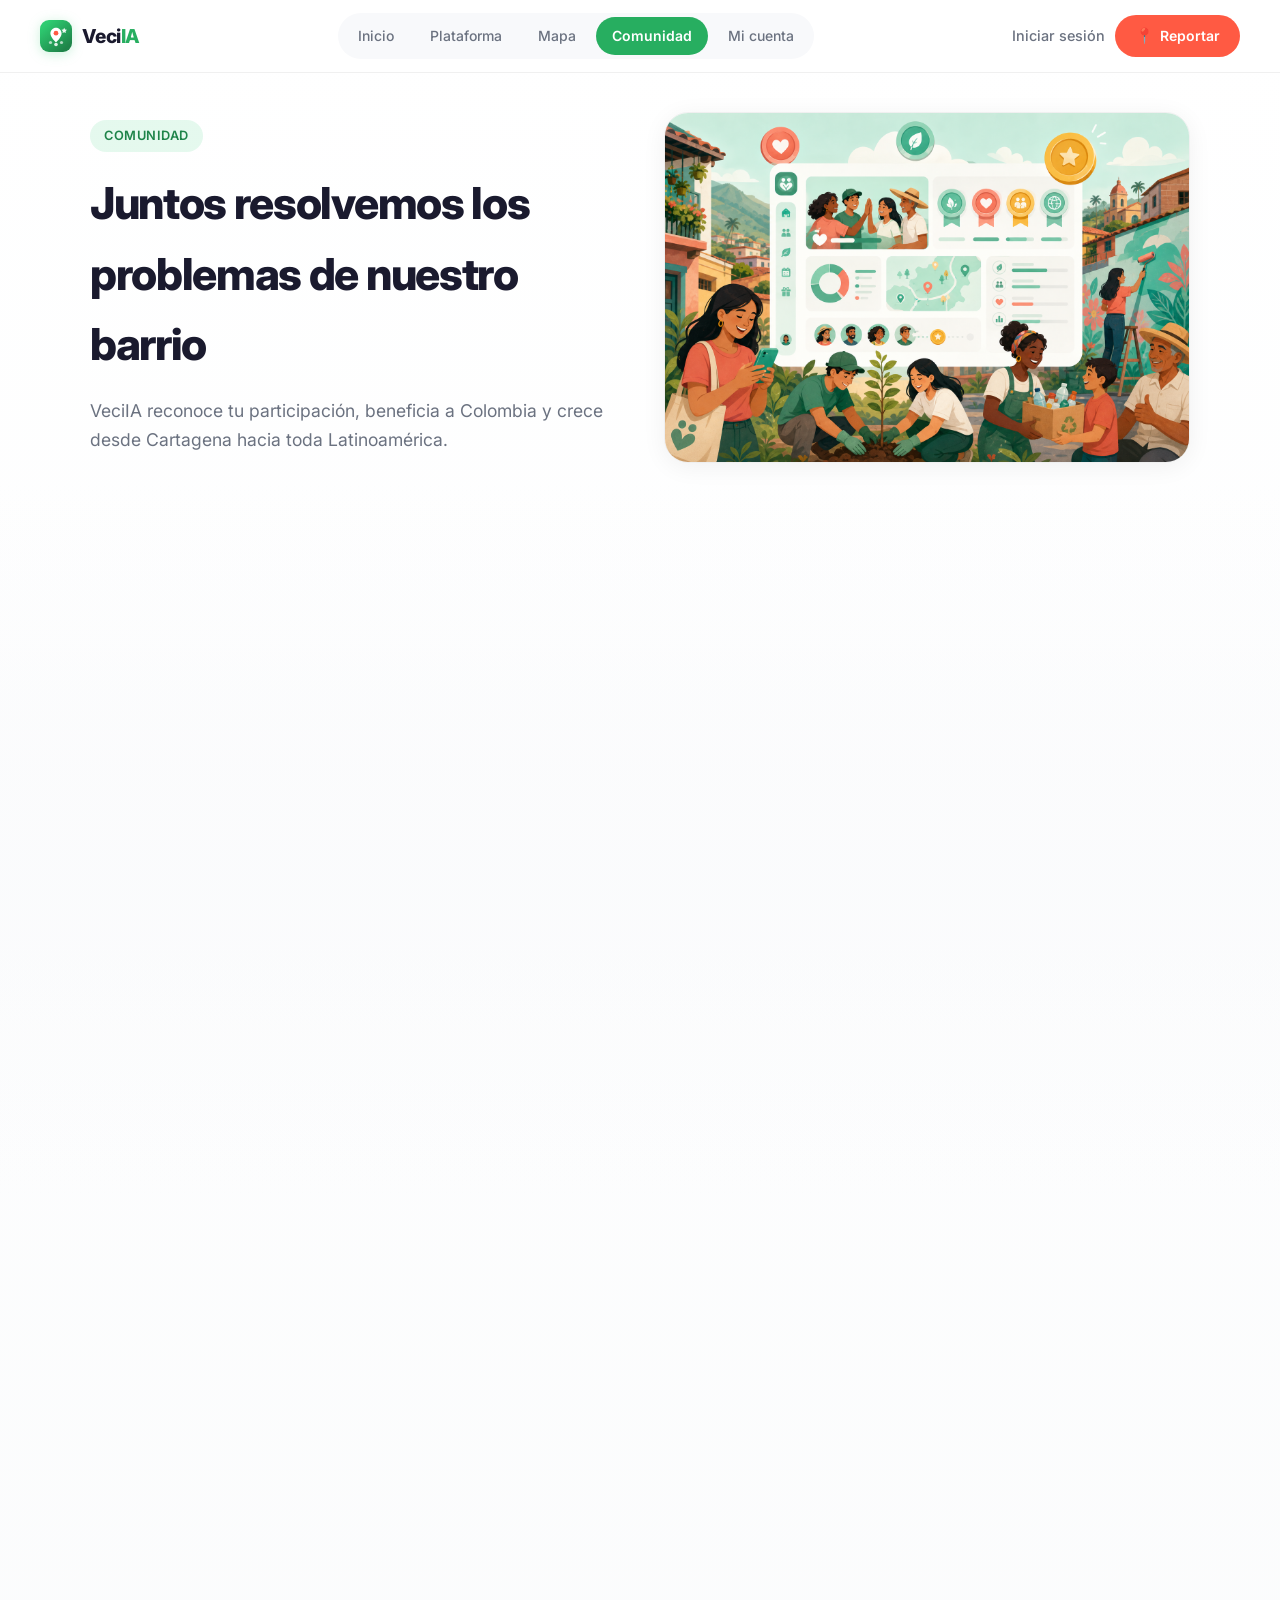
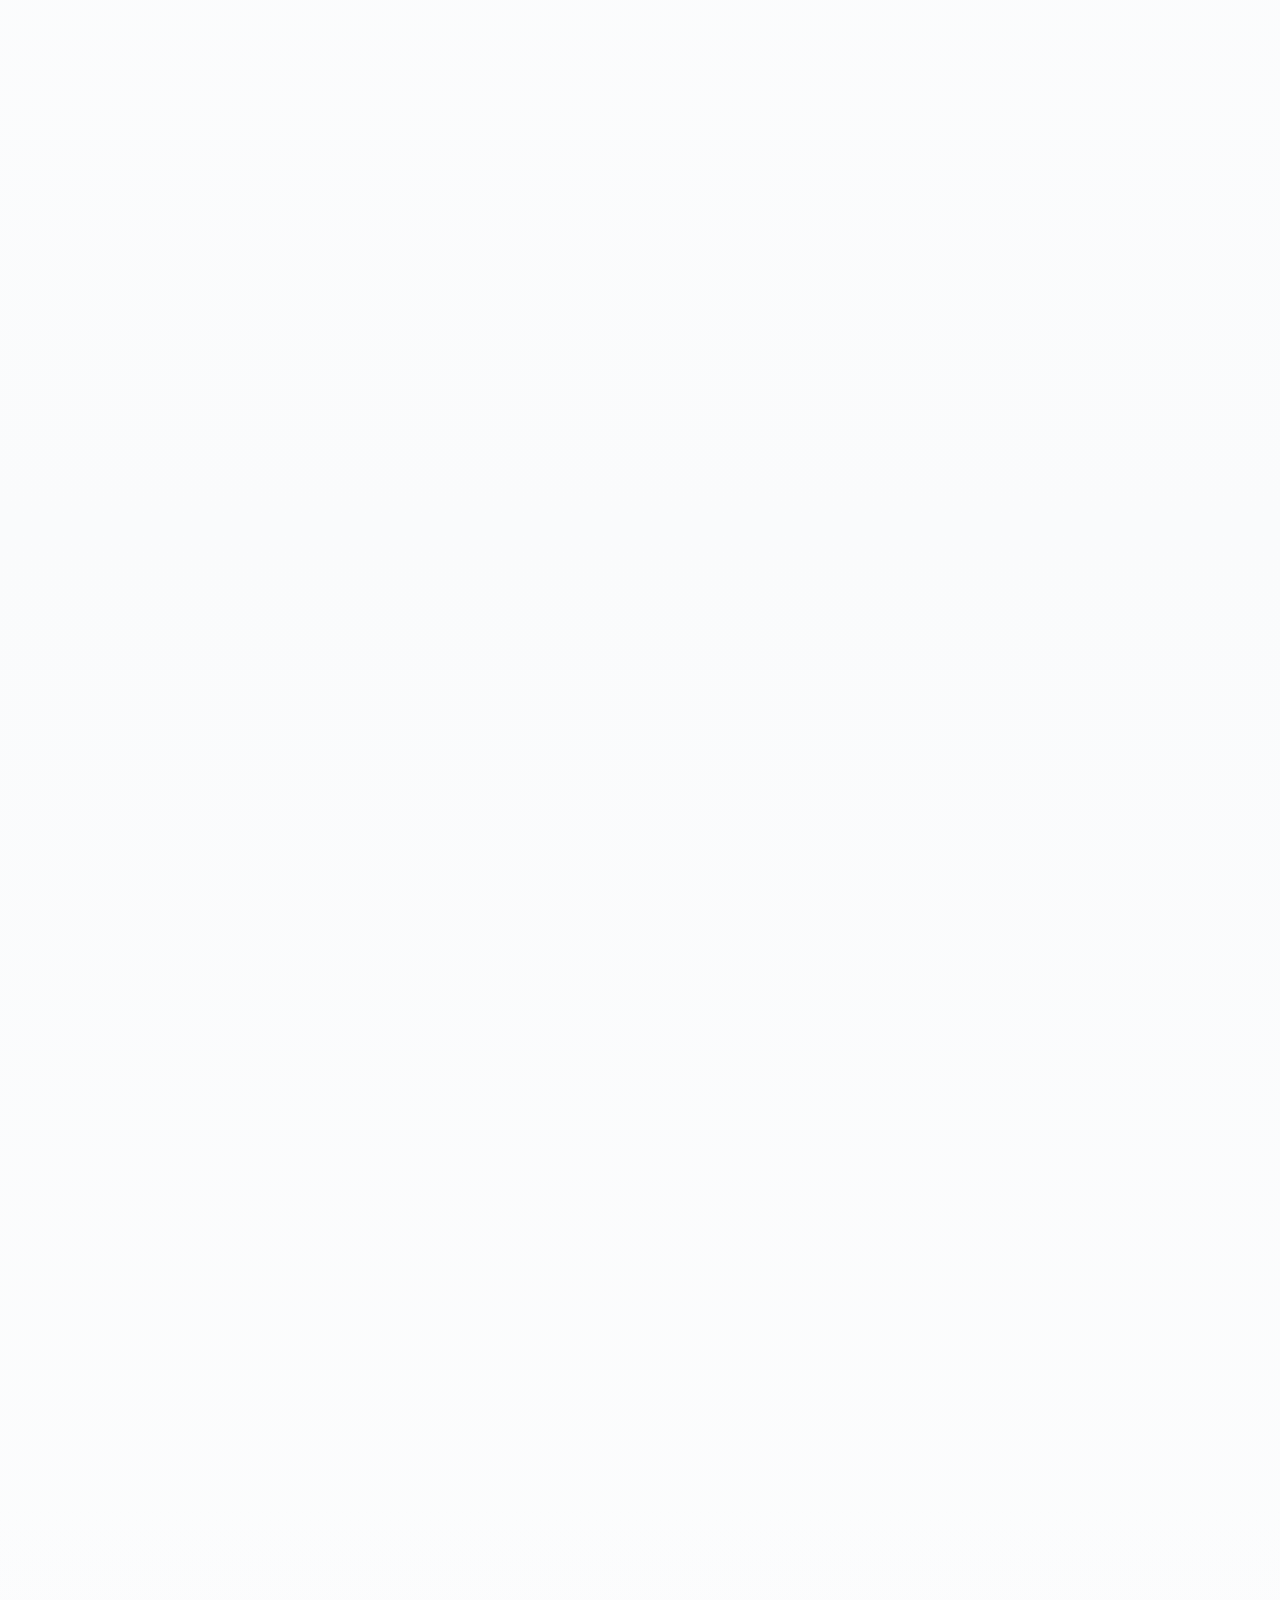
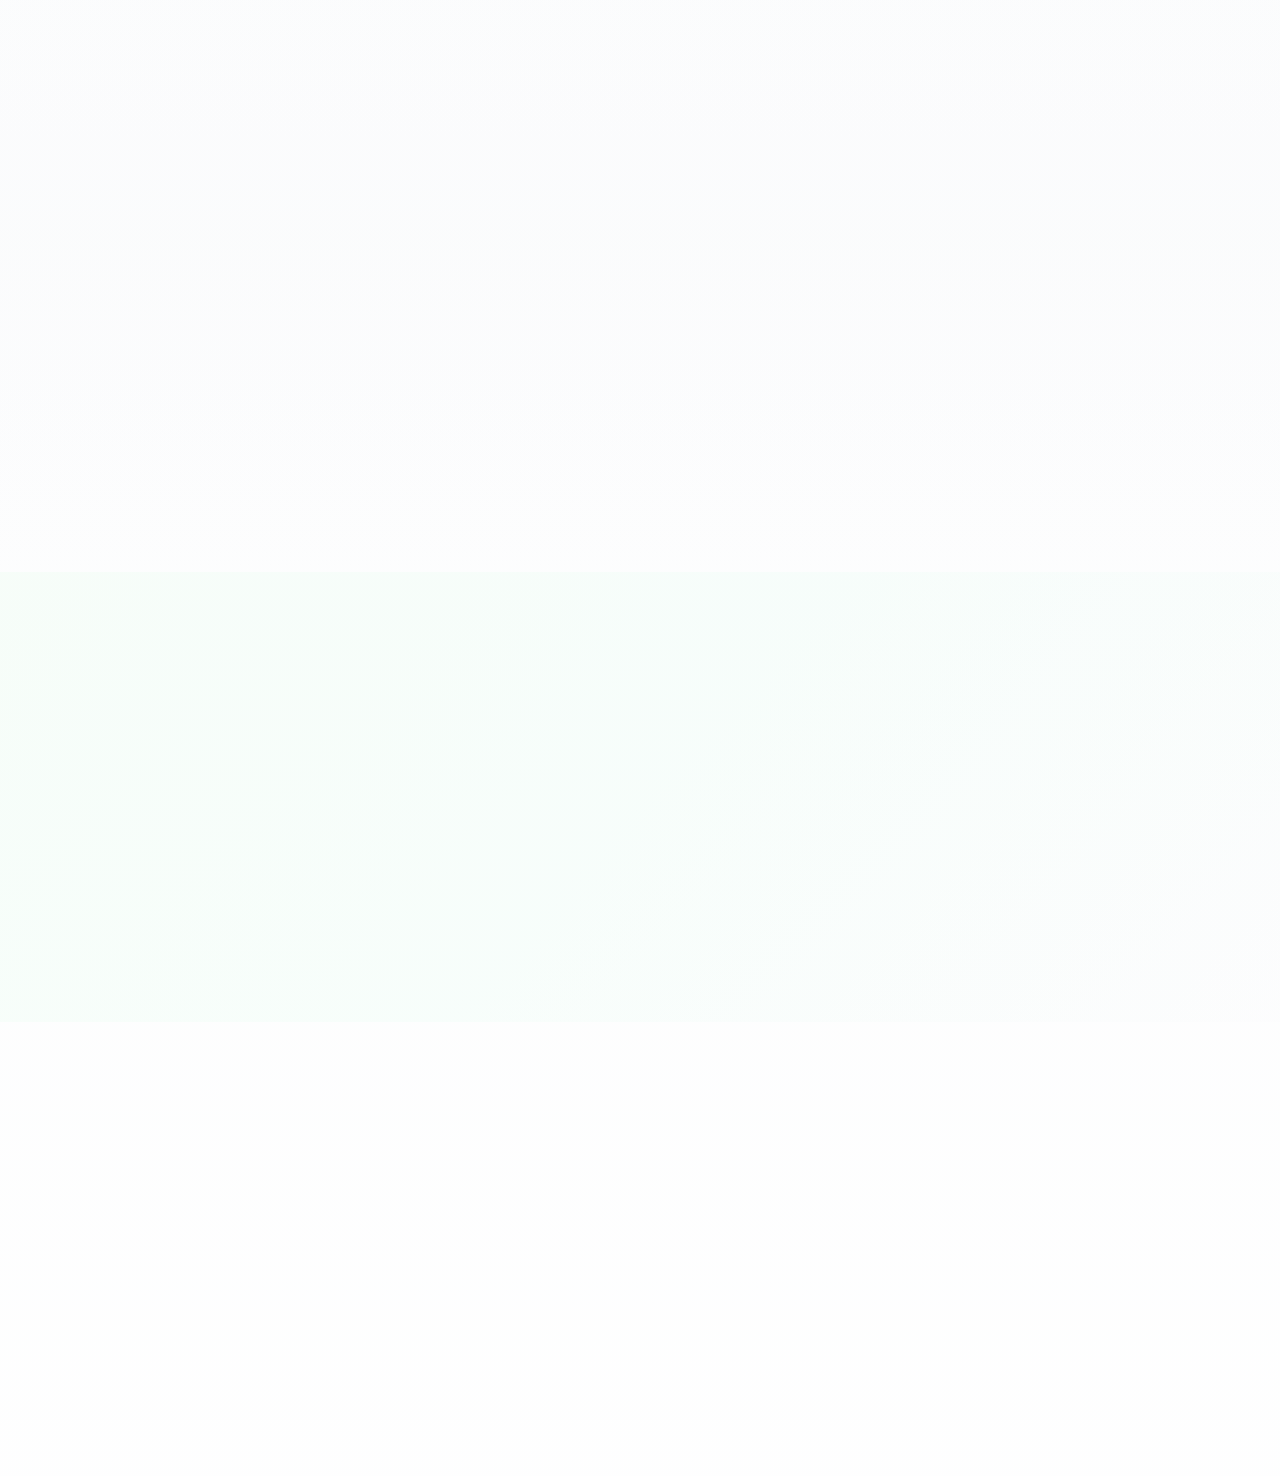
==== commit ee38933e: "commit 13" ====
--- a/comunidad.html
+++ b/comunidad.html
@@ -6,11 +6,12 @@
   <meta name="theme-color" content="#ffffff">
   <meta name="description" content="Índice de Impacto Social, beneficios para Colombia y el potencial de crecimiento de VeciIA.">
   <title>Comunidad – VeciIA</title>
-  <link rel="preconnect" href="https://fonts.googleapis.com">
+  <link rel="icon" href="logo.svg" type="image/svg+xml">
+  <link rel="preload" href="styles.css" as="style">
+  <link rel="stylesheet" href="styles.css">
   <link rel="preconnect" href="https://fonts.gstatic.com" crossorigin>
-  <link href="https://fonts.googleapis.com/css2?family=Inter:wght@400;500;600;700;800&display=swap" rel="stylesheet">
-  <link rel="icon" href="logo.svg" type="image/svg+xml">
-  <link rel="stylesheet" href="styles.css">
+  <link rel="preload" as="style" href="https://fonts.googleapis.com/css2?family=Inter:wght@400;600;700&display=swap" onload="this.onload=null;this.rel='stylesheet'">
+  <noscript><link rel="stylesheet" href="https://fonts.googleapis.com/css2?family=Inter:wght@400;600;700&display=swap"></noscript>
 </head>
 <body data-page="comunidad">
   <div class="blob blob-mint" aria-hidden="true"></div>
@@ -169,22 +170,22 @@
         <span class="section-tag" data-reveal>Beneficios para Colombia</span>
         <h2 data-reveal data-delay="50">Una herramienta pensada para nuestras comunidades</h2>
         <div class="benefits-grid">
-          <div class="benefit-card" data-reveal data-delay="0" data-tilt>
+          <div class="benefit-card" data-reveal data-delay="0">
             <span class="benefit-check">✅</span>
             <h3>Comunidades más organizadas</h3>
             <p>Toda la información en un solo lugar, accesible para todos.</p>
           </div>
-          <div class="benefit-card" data-reveal data-delay="100" data-tilt>
+          <div class="benefit-card" data-reveal data-delay="100">
             <span class="benefit-check">✅</span>
             <h3>Soluciones más rápidas</h3>
             <p>Menos tiempo perdido buscando a quién contactar.</p>
           </div>
-          <div class="benefit-card" data-reveal data-delay="200" data-tilt>
+          <div class="benefit-card" data-reveal data-delay="200">
             <span class="benefit-check">✅</span>
             <h3>Menos dependencia de WhatsApp</h3>
             <p>Adiós a los mensajes que se pierden en grupos caóticos.</p>
           </div>
-          <div class="benefit-card" data-reveal data-delay="300" data-tilt>
+          <div class="benefit-card" data-reveal data-delay="300">
             <span class="benefit-check">✅</span>
             <h3>Mayor participación ciudadana</h3>
             <p>Incentivos que motivan a más vecinos a involucrarse.</p>
@@ -257,10 +258,10 @@
     </div>
   </div>
 
-  <script src="layout.js"></script>
-  <script src="app.js"></script>
-  <script src="comunidad.js"></script>
-  <script src="ui.js"></script>
-  <script src="main.js"></script>
+  <script src="layout.js" defer></script>
+  <script src="app.js" defer></script>
+  <script src="comunidad.js" defer></script>
+  <script src="ui.js" defer></script>
+  <script src="main.js" defer></script>
 </body>
 </html>
--- a/styles.css
+++ b/styles.css
@@ -45,6 +45,25 @@
   -webkit-font-smoothing: antialiased;
 }
 
+/* Render below-the-fold sections lazily */
+main > .section:not(.page-hero),
+main > .stats-section,
+.cta-section,
+.section-alt,
+.section-benefits,
+.section-growth,
+.section-live,
+.section-impact {
+  content-visibility: auto;
+  contain-intrinsic-size: auto 360px;
+}
+
+.hero,
+.page-hero,
+.map-page-header {
+  content-visibility: visible;
+}
+
 img, video, svg, canvas {
   max-width: 100%;
   height: auto;
@@ -1198,6 +1217,36 @@
   opacity: 0.2;
 }
 
+.stat-card--info {
+  cursor: default;
+  pointer-events: none;
+  user-select: none;
+}
+
+.stat-card--info:hover {
+  transform: none;
+  box-shadow: var(--card-shadow);
+}
+
+.stat-card--info::before {
+  transform: scaleX(1);
+  opacity: 0.85;
+}
+
+.stat-card--info:hover::before {
+  transform: scaleX(1);
+}
+
+.stat-card--info .stat-icon {
+  opacity: 0.15;
+  transform: none;
+}
+
+.stat-card--info:hover .stat-icon {
+  transform: none;
+  opacity: 0.15;
+}
+
 .stat-number {
   display: block;
   font-size: clamp(1.75rem, 3vw, 2rem);
@@ -2251,8 +2300,8 @@
   border-radius: var(--radius);
   padding: 32px;
   box-shadow: var(--card-shadow);
-  transition: transform 0.3s var(--ease-out), box-shadow 0.3s;
-  will-change: transform;
+  overflow: hidden;
+  transition: box-shadow 0.3s var(--ease-out);
 }
 
 .benefit-card:hover {
@@ -2263,11 +2312,12 @@
   font-size: 1.25rem;
   display: block;
   margin-bottom: 12px;
-  transition: transform 0.3s var(--ease-spring);
+  line-height: 1;
+  transform-origin: left center;
 }
 
 .benefit-card:hover .benefit-check {
-  transform: scale(1.2);
+  transform: none;
 }
 
 .benefit-card h3 {
@@ -2312,6 +2362,7 @@
     box-shadow: none;
     border: 1px solid rgba(0, 0, 0, 0.06);
     background: rgba(255, 255, 255, 0.85);
+    overflow: hidden;
   }
 
   .section-benefits .benefit-card:hover {
@@ -2321,10 +2372,11 @@
 
   .section-benefits .benefit-check {
     grid-row: 1 / span 2;
-    align-self: start;
+    align-self: center;
     font-size: 0.95rem;
     margin-bottom: 0;
-    margin-top: 1px;
+    margin-top: 0;
+    line-height: 1;
   }
 
   .section-benefits .benefit-card h3 {
@@ -4308,6 +4360,31 @@
   text-align: center;
 }
 
+.points-hints {
+  list-style: none;
+  margin: 12px 0 0;
+  padding: 10px 0 0;
+  border-top: 1px solid #e8e8e8;
+  display: flex;
+  flex-direction: column;
+  gap: 6px;
+  text-align: left;
+}
+
+.points-hints li {
+  font-size: 0.72rem;
+  color: var(--text-muted);
+  display: flex;
+  align-items: center;
+  gap: 8px;
+}
+
+.points-hints li span {
+  font-weight: 700;
+  color: var(--green-dark);
+  min-width: 36px;
+}
+
 .cuenta-points-label {
   font-size: 0.8rem;
   color: var(--text-muted);
@@ -4337,8 +4414,16 @@
   padding: 10px;
   border: 1px solid #e5e7eb;
   border-radius: 10px;
+  margin-bottom: 6px;
+  font-family: var(--font);
+}
+
+.cuenta-profile-form .form-hint {
+  display: block;
+  font-size: 0.72rem;
+  color: var(--text-muted);
   margin-bottom: 10px;
-  font-family: var(--font);
+  line-height: 1.35;
 }
 
 .cuenta-block {
@@ -4372,6 +4457,28 @@
   display: flex;
   flex-direction: column;
   gap: 6px;
+  transition: transform 0.3s var(--ease-out), box-shadow 0.3s, border-color 0.3s;
+}
+
+.offer-card--ready {
+  border-color: rgba(46, 204, 113, 0.35);
+  background: linear-gradient(180deg, rgba(46, 204, 113, 0.06) 0%, white 40%);
+}
+
+.offer-card--ready:hover {
+  transform: translateY(-2px);
+  box-shadow: 0 8px 24px rgba(46, 204, 113, 0.12);
+}
+
+.offer-card--locked {
+  opacity: 0.92;
+  background: #fafafa;
+}
+
+.offer-card-head {
+  display: flex;
+  align-items: center;
+  gap: 8px;
 }
 
 .offer-icon {
@@ -4407,6 +4514,52 @@
   font-weight: 700;
   color: var(--coral);
   font-size: 0.9rem;
+}
+
+.offer-progress-wrap {
+  margin: 8px 0 4px;
+}
+
+.offer-progress {
+  height: 6px;
+  background: #eee;
+  border-radius: 99px;
+  overflow: hidden;
+}
+
+.offer-progress-fill {
+  height: 100%;
+  background: linear-gradient(90deg, var(--green), #27ae60);
+  border-radius: 99px;
+  transition: width 0.6s var(--ease-out);
+}
+
+.offer-card--locked .offer-progress-fill {
+  background: linear-gradient(90deg, #bdc3c7, #95a5a6);
+}
+
+.offer-progress-text {
+  display: block;
+  font-size: 0.72rem;
+  color: var(--text-muted);
+  margin-top: 4px;
+}
+
+.offer-locked {
+  font-size: 0.78rem;
+  color: var(--text-muted);
+  font-weight: 500;
+}
+
+.offer-redeem-btn {
+  display: inline-flex;
+  align-items: center;
+  gap: 6px;
+}
+
+.offer-redeem-btn.is-redeeming {
+  opacity: 0.7;
+  pointer-events: none;
 }
 
 .certificates-list,
@@ -4807,6 +4960,12 @@
 body[data-page="comunidad"] .benefit-card {
   background: rgba(255, 255, 255, 0.7);
   border: 1px solid rgba(0, 0, 0, 0.04);
+  transform: none !important;
+  overflow: hidden;
+}
+
+body[data-page="comunidad"] .benefit-card:hover .benefit-check {
+  transform: none;
 }
 
 /* ── Comunidad: galería en vivo ── */
@@ -5126,11 +5285,19 @@
   border: 1px solid rgba(0, 0, 0, 0.04);
 }
 
+.stats-donut-wrap {
+  display: flex;
+  flex-direction: column;
+  align-items: center;
+  gap: 4px;
+  flex-shrink: 0;
+}
+
 .stats-donut {
   --open: 50;
   --resolved: 50;
-  width: 92px;
-  height: 92px;
+  width: 84px;
+  height: 84px;
   flex-shrink: 0;
   border-radius: 50%;
   background: conic-gradient(
@@ -5144,31 +5311,38 @@
 }
 
 .stats-donut-inner {
-  width: 64px;
-  height: 64px;
+  width: 62px;
+  height: 62px;
   background: white;
   border-radius: 50%;
   display: flex;
-  flex-direction: column;
   align-items: center;
   justify-content: center;
   box-shadow: inset 0 0 0 1px rgba(0, 0, 0, 0.05);
 }
 
 .stats-donut-inner strong {
-  font-size: 1.05rem;
+  font-size: 0.82rem;
   font-weight: 800;
   color: #059669;
   line-height: 1;
+  letter-spacing: -0.02em;
+  font-variant-numeric: tabular-nums;
+}
+
+.stats-donut-caption {
+  font-size: 0.58rem;
+  font-weight: 700;
+  color: var(--text-muted);
+  text-transform: uppercase;
+  letter-spacing: 0.05em;
+  line-height: 1.2;
+  text-align: center;
+  max-width: 84px;
 }
 
 .stats-donut-inner span {
-  font-size: 0.56rem;
-  font-weight: 600;
-  color: var(--text-muted);
-  text-transform: uppercase;
-  letter-spacing: 0.03em;
-  margin-top: 3px;
+  display: none;
 }
 
 .stats-overview-legend {
@@ -5347,9 +5521,13 @@
     margin-bottom: 12px;
   }
 
+  .stats-donut-wrap {
+    gap: 3px;
+  }
+
   .stats-donut {
-    width: 80px;
-    height: 80px;
+    width: 76px;
+    height: 76px;
   }
 
   .stats-donut-inner {
@@ -5358,7 +5536,12 @@
   }
 
   .stats-donut-inner strong {
-    font-size: 0.95rem;
+    font-size: 0.76rem;
+  }
+
+  .stats-donut-caption {
+    font-size: 0.52rem;
+    max-width: 76px;
   }
 
   .stats-legend-item {
@@ -6775,3 +6958,385 @@
     bottom: max(24px, var(--safe-bottom));
   }
 }
+
+/* ── Points toast stack ── */
+.points-toast-stack {
+  position: fixed;
+  top: max(88px, calc(72px + env(safe-area-inset-top, 0px)));
+  right: max(16px, env(safe-area-inset-right, 0px));
+  z-index: 350;
+  display: flex;
+  flex-direction: column;
+  gap: 10px;
+  width: min(320px, calc(100vw - 32px));
+  pointer-events: none;
+}
+
+.points-toast {
+  position: relative;
+  display: flex;
+  align-items: flex-start;
+  gap: 12px;
+  padding: 14px 16px;
+  background: white;
+  border-radius: 16px;
+  box-shadow: 0 12px 40px rgba(0, 0, 0, 0.14), 0 0 0 1px rgba(0, 0, 0, 0.04);
+  transform: translateX(120%);
+  opacity: 0;
+  transition: transform 0.45s var(--ease-spring), opacity 0.35s;
+  overflow: hidden;
+}
+
+.points-toast.show {
+  transform: translateX(0);
+  opacity: 1;
+}
+
+.points-toast--earn {
+  border-left: 4px solid var(--green);
+}
+
+.points-toast--spend {
+  border-left: 4px solid var(--coral);
+}
+
+.points-toast-badge {
+  font-size: 1.5rem;
+  line-height: 1;
+  flex-shrink: 0;
+  animation: points-badge-pop 0.5s var(--ease-spring) 0.15s both;
+}
+
+.points-toast-body {
+  display: flex;
+  flex-direction: column;
+  gap: 2px;
+  min-width: 0;
+}
+
+.points-toast-amount {
+  font-size: 1.05rem;
+  font-weight: 800;
+  color: var(--green-dark);
+}
+
+.points-toast--spend .points-toast-amount {
+  color: var(--coral);
+}
+
+.points-toast-reason {
+  font-size: 0.85rem;
+  color: var(--text);
+}
+
+.points-toast-total {
+  font-size: 0.75rem;
+  color: var(--text-muted);
+  margin-top: 2px;
+}
+
+.points-toast-bar {
+  position: absolute;
+  bottom: 0;
+  left: 0;
+  height: 3px;
+  width: 100%;
+  background: linear-gradient(90deg, var(--green), var(--coral));
+  transform-origin: left;
+  animation: points-bar-shrink 4.8s linear forwards;
+}
+
+.points-toast--spend .points-toast-bar {
+  background: linear-gradient(90deg, var(--coral), #f39c12);
+}
+
+@keyframes points-badge-pop {
+  from { transform: scale(0.4) rotate(-20deg); opacity: 0; }
+  to { transform: scale(1) rotate(0); opacity: 1; }
+}
+
+@keyframes points-bar-shrink {
+  from { transform: scaleX(1); }
+  to { transform: scaleX(0); }
+}
+
+.points-pulse {
+  animation: points-number-pulse 0.7s var(--ease-spring);
+}
+
+.points-box-glow {
+  animation: points-box-glow 0.9s ease;
+}
+
+@keyframes points-number-pulse {
+  0%, 100% { transform: scale(1); }
+  40% { transform: scale(1.12); color: var(--green); }
+}
+
+@keyframes points-box-glow {
+  0%, 100% { box-shadow: none; }
+  50% { box-shadow: 0 0 0 4px rgba(46, 204, 113, 0.25); }
+}
+
+/* ── Redeem celebration ── */
+.redeem-celebration {
+  position: fixed;
+  inset: 0;
+  z-index: 400;
+  display: flex;
+  align-items: center;
+  justify-content: center;
+  padding: 20px;
+  pointer-events: none;
+  opacity: 0;
+  visibility: hidden;
+  transition: opacity 0.35s, visibility 0.35s;
+}
+
+.redeem-celebration.open {
+  pointer-events: auto;
+  opacity: 1;
+  visibility: visible;
+}
+
+.redeem-celebration-backdrop {
+  position: absolute;
+  inset: 0;
+  background: rgba(15, 23, 42, 0.55);
+  backdrop-filter: blur(4px);
+}
+
+.redeem-celebration-card {
+  position: relative;
+  width: min(400px, 100%);
+  background: white;
+  border-radius: 24px;
+  padding: 32px 24px 24px;
+  text-align: center;
+  box-shadow: 0 24px 80px rgba(0, 0, 0, 0.2);
+  transform: scale(0.85) translateY(20px);
+  transition: transform 0.45s var(--ease-spring);
+  overflow: hidden;
+}
+
+.redeem-celebration.open .redeem-celebration-card {
+  transform: scale(1) translateY(0);
+}
+
+.redeem-confetti {
+  position: absolute;
+  inset: 0;
+  pointer-events: none;
+  overflow: hidden;
+}
+
+.confetti-piece {
+  position: absolute;
+  top: -8px;
+  left: var(--x);
+  width: 8px;
+  height: 12px;
+  background: var(--color);
+  border-radius: 2px;
+  animation: confetti-fall var(--dur) ease-in var(--delay) forwards;
+  transform: rotate(var(--rot));
+}
+
+@keyframes confetti-fall {
+  0% { transform: translateY(0) rotate(var(--rot)); opacity: 1; }
+  100% { transform: translateY(420px) rotate(calc(var(--rot) + 180deg)); opacity: 0; }
+}
+
+.redeem-prize-ring {
+  position: absolute;
+  top: 28px;
+  left: 50%;
+  width: 100px;
+  height: 100px;
+  margin-left: -50px;
+  border-radius: 50%;
+  border: 3px solid rgba(46, 204, 113, 0.3);
+  animation: redeem-ring-pulse 1.2s ease infinite;
+}
+
+@keyframes redeem-ring-pulse {
+  0%, 100% { transform: scale(1); opacity: 0.6; }
+  50% { transform: scale(1.15); opacity: 0.2; }
+}
+
+.redeem-prize-icon {
+  display: block;
+  font-size: 3.5rem;
+  margin: 8px auto 12px;
+  animation: redeem-prize-bounce 0.7s var(--ease-spring) 0.2s both;
+  position: relative;
+  z-index: 1;
+}
+
+@keyframes redeem-prize-bounce {
+  from { transform: scale(0) rotate(-30deg); opacity: 0; }
+  to { transform: scale(1) rotate(0); opacity: 1; }
+}
+
+.redeem-celebration-card h3 {
+  font-size: 1.35rem;
+  margin-bottom: 6px;
+  color: var(--green-dark);
+}
+
+.redeem-prize-title {
+  font-size: 1rem;
+  font-weight: 600;
+  margin-bottom: 16px;
+}
+
+.redeem-code-wrap {
+  background: var(--bg-alt);
+  border-radius: 14px;
+  padding: 14px;
+  margin-bottom: 12px;
+}
+
+.redeem-code-wrap small {
+  display: block;
+  font-size: 0.72rem;
+  text-transform: uppercase;
+  letter-spacing: 0.06em;
+  color: var(--text-muted);
+  margin-bottom: 6px;
+}
+
+.redeem-code-wrap code {
+  display: block;
+  font-size: 1.35rem;
+  font-weight: 800;
+  font-family: ui-monospace, monospace;
+  color: var(--green-dark);
+  letter-spacing: 0.08em;
+}
+
+.redeem-spent,
+.redeem-balance {
+  font-size: 0.85rem;
+  color: var(--text-muted);
+  margin-bottom: 4px;
+}
+
+.redeem-balance {
+  font-weight: 600;
+  color: var(--text);
+  margin-bottom: 16px;
+}
+
+body.redeem-open {
+  overflow: hidden;
+}
+
+/* ── Connected entities (index) ── */
+.connected-entities-panel {
+  max-width: 1100px;
+  margin: 28px auto 0;
+  padding: 0 4px;
+  opacity: 0;
+  transform: translateY(12px);
+  transition: opacity 0.5s ease, transform 0.5s var(--ease-out);
+}
+
+.connected-entities-panel.visible {
+  opacity: 1;
+  transform: translateY(0);
+}
+
+.connected-entities-lead {
+  font-size: 0.9rem;
+  color: var(--text-muted);
+  margin-bottom: 14px;
+  text-align: center;
+}
+
+.connected-entities-list {
+  display: grid;
+  grid-template-columns: repeat(3, 1fr);
+  gap: 12px;
+}
+
+.entity-chip {
+  display: flex;
+  align-items: center;
+  gap: 12px;
+  padding: 14px 16px;
+  background: white;
+  border: 1px solid #eee;
+  border-radius: 14px;
+  box-shadow: 0 2px 8px rgba(0, 0, 0, 0.04);
+  cursor: default;
+  pointer-events: none;
+  user-select: none;
+}
+
+.entity-chip-icon {
+  font-size: 1.5rem;
+  flex-shrink: 0;
+}
+
+.entity-chip-body {
+  flex: 1;
+  min-width: 0;
+  display: flex;
+  flex-direction: column;
+  gap: 2px;
+}
+
+.entity-chip-body strong {
+  font-size: 0.9rem;
+  white-space: nowrap;
+  overflow: hidden;
+  text-overflow: ellipsis;
+}
+
+.entity-chip-body span {
+  font-size: 0.75rem;
+  color: var(--text-muted);
+}
+
+.entity-chip-status {
+  font-size: 0.68rem;
+  font-weight: 600;
+  color: var(--green-dark);
+  white-space: nowrap;
+  flex-shrink: 0;
+}
+
+@media (max-width: 768px) {
+  .points-toast-stack {
+    top: auto;
+    bottom: max(88px, calc(72px + env(safe-area-inset-bottom, 0px)));
+    right: 50%;
+    transform: translateX(50%);
+    width: min(340px, calc(100vw - 24px));
+  }
+
+  .points-toast {
+    transform: translateY(120%);
+  }
+
+  .points-toast.show {
+    transform: translateY(0);
+  }
+
+  .connected-entities-list {
+    grid-template-columns: 1fr;
+  }
+
+  .entity-chip {
+    padding: 12px 14px;
+  }
+
+  .redeem-celebration-card {
+    padding: 28px 18px 20px;
+  }
+
+  .redeem-code-wrap code {
+    font-size: 1.15rem;
+  }
+}
--- a/styles.css
+++ b/styles.css
@@ -45,6 +45,25 @@
   -webkit-font-smoothing: antialiased;
 }
 
+/* Render below-the-fold sections lazily */
+main > .section:not(.page-hero),
+main > .stats-section,
+.cta-section,
+.section-alt,
+.section-benefits,
+.section-growth,
+.section-live,
+.section-impact {
+  content-visibility: auto;
+  contain-intrinsic-size: auto 360px;
+}
+
+.hero,
+.page-hero,
+.map-page-header {
+  content-visibility: visible;
+}
+
 img, video, svg, canvas {
   max-width: 100%;
   height: auto;
@@ -1198,6 +1217,36 @@
   opacity: 0.2;
 }
 
+.stat-card--info {
+  cursor: default;
+  pointer-events: none;
+  user-select: none;
+}
+
+.stat-card--info:hover {
+  transform: none;
+  box-shadow: var(--card-shadow);
+}
+
+.stat-card--info::before {
+  transform: scaleX(1);
+  opacity: 0.85;
+}
+
+.stat-card--info:hover::before {
+  transform: scaleX(1);
+}
+
+.stat-card--info .stat-icon {
+  opacity: 0.15;
+  transform: none;
+}
+
+.stat-card--info:hover .stat-icon {
+  transform: none;
+  opacity: 0.15;
+}
+
 .stat-number {
   display: block;
   font-size: clamp(1.75rem, 3vw, 2rem);
@@ -2251,8 +2300,8 @@
   border-radius: var(--radius);
   padding: 32px;
   box-shadow: var(--card-shadow);
-  transition: transform 0.3s var(--ease-out), box-shadow 0.3s;
-  will-change: transform;
+  overflow: hidden;
+  transition: box-shadow 0.3s var(--ease-out);
 }
 
 .benefit-card:hover {
@@ -2263,11 +2312,12 @@
   font-size: 1.25rem;
   display: block;
   margin-bottom: 12px;
-  transition: transform 0.3s var(--ease-spring);
+  line-height: 1;
+  transform-origin: left center;
 }
 
 .benefit-card:hover .benefit-check {
-  transform: scale(1.2);
+  transform: none;
 }
 
 .benefit-card h3 {
@@ -2312,6 +2362,7 @@
     box-shadow: none;
     border: 1px solid rgba(0, 0, 0, 0.06);
     background: rgba(255, 255, 255, 0.85);
+    overflow: hidden;
   }
 
   .section-benefits .benefit-card:hover {
@@ -2321,10 +2372,11 @@
 
   .section-benefits .benefit-check {
     grid-row: 1 / span 2;
-    align-self: start;
+    align-self: center;
     font-size: 0.95rem;
     margin-bottom: 0;
-    margin-top: 1px;
+    margin-top: 0;
+    line-height: 1;
   }
 
   .section-benefits .benefit-card h3 {
@@ -4308,6 +4360,31 @@
   text-align: center;
 }
 
+.points-hints {
+  list-style: none;
+  margin: 12px 0 0;
+  padding: 10px 0 0;
+  border-top: 1px solid #e8e8e8;
+  display: flex;
+  flex-direction: column;
+  gap: 6px;
+  text-align: left;
+}
+
+.points-hints li {
+  font-size: 0.72rem;
+  color: var(--text-muted);
+  display: flex;
+  align-items: center;
+  gap: 8px;
+}
+
+.points-hints li span {
+  font-weight: 700;
+  color: var(--green-dark);
+  min-width: 36px;
+}
+
 .cuenta-points-label {
   font-size: 0.8rem;
   color: var(--text-muted);
@@ -4337,8 +4414,16 @@
   padding: 10px;
   border: 1px solid #e5e7eb;
   border-radius: 10px;
+  margin-bottom: 6px;
+  font-family: var(--font);
+}
+
+.cuenta-profile-form .form-hint {
+  display: block;
+  font-size: 0.72rem;
+  color: var(--text-muted);
   margin-bottom: 10px;
-  font-family: var(--font);
+  line-height: 1.35;
 }
 
 .cuenta-block {
@@ -4372,6 +4457,28 @@
   display: flex;
   flex-direction: column;
   gap: 6px;
+  transition: transform 0.3s var(--ease-out), box-shadow 0.3s, border-color 0.3s;
+}
+
+.offer-card--ready {
+  border-color: rgba(46, 204, 113, 0.35);
+  background: linear-gradient(180deg, rgba(46, 204, 113, 0.06) 0%, white 40%);
+}
+
+.offer-card--ready:hover {
+  transform: translateY(-2px);
+  box-shadow: 0 8px 24px rgba(46, 204, 113, 0.12);
+}
+
+.offer-card--locked {
+  opacity: 0.92;
+  background: #fafafa;
+}
+
+.offer-card-head {
+  display: flex;
+  align-items: center;
+  gap: 8px;
 }
 
 .offer-icon {
@@ -4407,6 +4514,52 @@
   font-weight: 700;
   color: var(--coral);
   font-size: 0.9rem;
+}
+
+.offer-progress-wrap {
+  margin: 8px 0 4px;
+}
+
+.offer-progress {
+  height: 6px;
+  background: #eee;
+  border-radius: 99px;
+  overflow: hidden;
+}
+
+.offer-progress-fill {
+  height: 100%;
+  background: linear-gradient(90deg, var(--green), #27ae60);
+  border-radius: 99px;
+  transition: width 0.6s var(--ease-out);
+}
+
+.offer-card--locked .offer-progress-fill {
+  background: linear-gradient(90deg, #bdc3c7, #95a5a6);
+}
+
+.offer-progress-text {
+  display: block;
+  font-size: 0.72rem;
+  color: var(--text-muted);
+  margin-top: 4px;
+}
+
+.offer-locked {
+  font-size: 0.78rem;
+  color: var(--text-muted);
+  font-weight: 500;
+}
+
+.offer-redeem-btn {
+  display: inline-flex;
+  align-items: center;
+  gap: 6px;
+}
+
+.offer-redeem-btn.is-redeeming {
+  opacity: 0.7;
+  pointer-events: none;
 }
 
 .certificates-list,
@@ -4807,6 +4960,12 @@
 body[data-page="comunidad"] .benefit-card {
   background: rgba(255, 255, 255, 0.7);
   border: 1px solid rgba(0, 0, 0, 0.04);
+  transform: none !important;
+  overflow: hidden;
+}
+
+body[data-page="comunidad"] .benefit-card:hover .benefit-check {
+  transform: none;
 }
 
 /* ── Comunidad: galería en vivo ── */
@@ -5126,11 +5285,19 @@
   border: 1px solid rgba(0, 0, 0, 0.04);
 }
 
+.stats-donut-wrap {
+  display: flex;
+  flex-direction: column;
+  align-items: center;
+  gap: 4px;
+  flex-shrink: 0;
+}
+
 .stats-donut {
   --open: 50;
   --resolved: 50;
-  width: 92px;
-  height: 92px;
+  width: 84px;
+  height: 84px;
   flex-shrink: 0;
   border-radius: 50%;
   background: conic-gradient(
@@ -5144,31 +5311,38 @@
 }
 
 .stats-donut-inner {
-  width: 64px;
-  height: 64px;
+  width: 62px;
+  height: 62px;
   background: white;
   border-radius: 50%;
   display: flex;
-  flex-direction: column;
   align-items: center;
   justify-content: center;
   box-shadow: inset 0 0 0 1px rgba(0, 0, 0, 0.05);
 }
 
 .stats-donut-inner strong {
-  font-size: 1.05rem;
+  font-size: 0.82rem;
   font-weight: 800;
   color: #059669;
   line-height: 1;
+  letter-spacing: -0.02em;
+  font-variant-numeric: tabular-nums;
+}
+
+.stats-donut-caption {
+  font-size: 0.58rem;
+  font-weight: 700;
+  color: var(--text-muted);
+  text-transform: uppercase;
+  letter-spacing: 0.05em;
+  line-height: 1.2;
+  text-align: center;
+  max-width: 84px;
 }
 
 .stats-donut-inner span {
-  font-size: 0.56rem;
-  font-weight: 600;
-  color: var(--text-muted);
-  text-transform: uppercase;
-  letter-spacing: 0.03em;
-  margin-top: 3px;
+  display: none;
 }
 
 .stats-overview-legend {
@@ -5347,9 +5521,13 @@
     margin-bottom: 12px;
   }
 
+  .stats-donut-wrap {
+    gap: 3px;
+  }
+
   .stats-donut {
-    width: 80px;
-    height: 80px;
+    width: 76px;
+    height: 76px;
   }
 
   .stats-donut-inner {
@@ -5358,7 +5536,12 @@
   }
 
   .stats-donut-inner strong {
-    font-size: 0.95rem;
+    font-size: 0.76rem;
+  }
+
+  .stats-donut-caption {
+    font-size: 0.52rem;
+    max-width: 76px;
   }
 
   .stats-legend-item {
@@ -6775,3 +6958,385 @@
     bottom: max(24px, var(--safe-bottom));
   }
 }
+
+/* ── Points toast stack ── */
+.points-toast-stack {
+  position: fixed;
+  top: max(88px, calc(72px + env(safe-area-inset-top, 0px)));
+  right: max(16px, env(safe-area-inset-right, 0px));
+  z-index: 350;
+  display: flex;
+  flex-direction: column;
+  gap: 10px;
+  width: min(320px, calc(100vw - 32px));
+  pointer-events: none;
+}
+
+.points-toast {
+  position: relative;
+  display: flex;
+  align-items: flex-start;
+  gap: 12px;
+  padding: 14px 16px;
+  background: white;
+  border-radius: 16px;
+  box-shadow: 0 12px 40px rgba(0, 0, 0, 0.14), 0 0 0 1px rgba(0, 0, 0, 0.04);
+  transform: translateX(120%);
+  opacity: 0;
+  transition: transform 0.45s var(--ease-spring), opacity 0.35s;
+  overflow: hidden;
+}
+
+.points-toast.show {
+  transform: translateX(0);
+  opacity: 1;
+}
+
+.points-toast--earn {
+  border-left: 4px solid var(--green);
+}
+
+.points-toast--spend {
+  border-left: 4px solid var(--coral);
+}
+
+.points-toast-badge {
+  font-size: 1.5rem;
+  line-height: 1;
+  flex-shrink: 0;
+  animation: points-badge-pop 0.5s var(--ease-spring) 0.15s both;
+}
+
+.points-toast-body {
+  display: flex;
+  flex-direction: column;
+  gap: 2px;
+  min-width: 0;
+}
+
+.points-toast-amount {
+  font-size: 1.05rem;
+  font-weight: 800;
+  color: var(--green-dark);
+}
+
+.points-toast--spend .points-toast-amount {
+  color: var(--coral);
+}
+
+.points-toast-reason {
+  font-size: 0.85rem;
+  color: var(--text);
+}
+
+.points-toast-total {
+  font-size: 0.75rem;
+  color: var(--text-muted);
+  margin-top: 2px;
+}
+
+.points-toast-bar {
+  position: absolute;
+  bottom: 0;
+  left: 0;
+  height: 3px;
+  width: 100%;
+  background: linear-gradient(90deg, var(--green), var(--coral));
+  transform-origin: left;
+  animation: points-bar-shrink 4.8s linear forwards;
+}
+
+.points-toast--spend .points-toast-bar {
+  background: linear-gradient(90deg, var(--coral), #f39c12);
+}
+
+@keyframes points-badge-pop {
+  from { transform: scale(0.4) rotate(-20deg); opacity: 0; }
+  to { transform: scale(1) rotate(0); opacity: 1; }
+}
+
+@keyframes points-bar-shrink {
+  from { transform: scaleX(1); }
+  to { transform: scaleX(0); }
+}
+
+.points-pulse {
+  animation: points-number-pulse 0.7s var(--ease-spring);
+}
+
+.points-box-glow {
+  animation: points-box-glow 0.9s ease;
+}
+
+@keyframes points-number-pulse {
+  0%, 100% { transform: scale(1); }
+  40% { transform: scale(1.12); color: var(--green); }
+}
+
+@keyframes points-box-glow {
+  0%, 100% { box-shadow: none; }
+  50% { box-shadow: 0 0 0 4px rgba(46, 204, 113, 0.25); }
+}
+
+/* ── Redeem celebration ── */
+.redeem-celebration {
+  position: fixed;
+  inset: 0;
+  z-index: 400;
+  display: flex;
+  align-items: center;
+  justify-content: center;
+  padding: 20px;
+  pointer-events: none;
+  opacity: 0;
+  visibility: hidden;
+  transition: opacity 0.35s, visibility 0.35s;
+}
+
+.redeem-celebration.open {
+  pointer-events: auto;
+  opacity: 1;
+  visibility: visible;
+}
+
+.redeem-celebration-backdrop {
+  position: absolute;
+  inset: 0;
+  background: rgba(15, 23, 42, 0.55);
+  backdrop-filter: blur(4px);
+}
+
+.redeem-celebration-card {
+  position: relative;
+  width: min(400px, 100%);
+  background: white;
+  border-radius: 24px;
+  padding: 32px 24px 24px;
+  text-align: center;
+  box-shadow: 0 24px 80px rgba(0, 0, 0, 0.2);
+  transform: scale(0.85) translateY(20px);
+  transition: transform 0.45s var(--ease-spring);
+  overflow: hidden;
+}
+
+.redeem-celebration.open .redeem-celebration-card {
+  transform: scale(1) translateY(0);
+}
+
+.redeem-confetti {
+  position: absolute;
+  inset: 0;
+  pointer-events: none;
+  overflow: hidden;
+}
+
+.confetti-piece {
+  position: absolute;
+  top: -8px;
+  left: var(--x);
+  width: 8px;
+  height: 12px;
+  background: var(--color);
+  border-radius: 2px;
+  animation: confetti-fall var(--dur) ease-in var(--delay) forwards;
+  transform: rotate(var(--rot));
+}
+
+@keyframes confetti-fall {
+  0% { transform: translateY(0) rotate(var(--rot)); opacity: 1; }
+  100% { transform: translateY(420px) rotate(calc(var(--rot) + 180deg)); opacity: 0; }
+}
+
+.redeem-prize-ring {
+  position: absolute;
+  top: 28px;
+  left: 50%;
+  width: 100px;
+  height: 100px;
+  margin-left: -50px;
+  border-radius: 50%;
+  border: 3px solid rgba(46, 204, 113, 0.3);
+  animation: redeem-ring-pulse 1.2s ease infinite;
+}
+
+@keyframes redeem-ring-pulse {
+  0%, 100% { transform: scale(1); opacity: 0.6; }
+  50% { transform: scale(1.15); opacity: 0.2; }
+}
+
+.redeem-prize-icon {
+  display: block;
+  font-size: 3.5rem;
+  margin: 8px auto 12px;
+  animation: redeem-prize-bounce 0.7s var(--ease-spring) 0.2s both;
+  position: relative;
+  z-index: 1;
+}
+
+@keyframes redeem-prize-bounce {
+  from { transform: scale(0) rotate(-30deg); opacity: 0; }
+  to { transform: scale(1) rotate(0); opacity: 1; }
+}
+
+.redeem-celebration-card h3 {
+  font-size: 1.35rem;
+  margin-bottom: 6px;
+  color: var(--green-dark);
+}
+
+.redeem-prize-title {
+  font-size: 1rem;
+  font-weight: 600;
+  margin-bottom: 16px;
+}
+
+.redeem-code-wrap {
+  background: var(--bg-alt);
+  border-radius: 14px;
+  padding: 14px;
+  margin-bottom: 12px;
+}
+
+.redeem-code-wrap small {
+  display: block;
+  font-size: 0.72rem;
+  text-transform: uppercase;
+  letter-spacing: 0.06em;
+  color: var(--text-muted);
+  margin-bottom: 6px;
+}
+
+.redeem-code-wrap code {
+  display: block;
+  font-size: 1.35rem;
+  font-weight: 800;
+  font-family: ui-monospace, monospace;
+  color: var(--green-dark);
+  letter-spacing: 0.08em;
+}
+
+.redeem-spent,
+.redeem-balance {
+  font-size: 0.85rem;
+  color: var(--text-muted);
+  margin-bottom: 4px;
+}
+
+.redeem-balance {
+  font-weight: 600;
+  color: var(--text);
+  margin-bottom: 16px;
+}
+
+body.redeem-open {
+  overflow: hidden;
+}
+
+/* ── Connected entities (index) ── */
+.connected-entities-panel {
+  max-width: 1100px;
+  margin: 28px auto 0;
+  padding: 0 4px;
+  opacity: 0;
+  transform: translateY(12px);
+  transition: opacity 0.5s ease, transform 0.5s var(--ease-out);
+}
+
+.connected-entities-panel.visible {
+  opacity: 1;
+  transform: translateY(0);
+}
+
+.connected-entities-lead {
+  font-size: 0.9rem;
+  color: var(--text-muted);
+  margin-bottom: 14px;
+  text-align: center;
+}
+
+.connected-entities-list {
+  display: grid;
+  grid-template-columns: repeat(3, 1fr);
+  gap: 12px;
+}
+
+.entity-chip {
+  display: flex;
+  align-items: center;
+  gap: 12px;
+  padding: 14px 16px;
+  background: white;
+  border: 1px solid #eee;
+  border-radius: 14px;
+  box-shadow: 0 2px 8px rgba(0, 0, 0, 0.04);
+  cursor: default;
+  pointer-events: none;
+  user-select: none;
+}
+
+.entity-chip-icon {
+  font-size: 1.5rem;
+  flex-shrink: 0;
+}
+
+.entity-chip-body {
+  flex: 1;
+  min-width: 0;
+  display: flex;
+  flex-direction: column;
+  gap: 2px;
+}
+
+.entity-chip-body strong {
+  font-size: 0.9rem;
+  white-space: nowrap;
+  overflow: hidden;
+  text-overflow: ellipsis;
+}
+
+.entity-chip-body span {
+  font-size: 0.75rem;
+  color: var(--text-muted);
+}
+
+.entity-chip-status {
+  font-size: 0.68rem;
+  font-weight: 600;
+  color: var(--green-dark);
+  white-space: nowrap;
+  flex-shrink: 0;
+}
+
+@media (max-width: 768px) {
+  .points-toast-stack {
+    top: auto;
+    bottom: max(88px, calc(72px + env(safe-area-inset-bottom, 0px)));
+    right: 50%;
+    transform: translateX(50%);
+    width: min(340px, calc(100vw - 24px));
+  }
+
+  .points-toast {
+    transform: translateY(120%);
+  }
+
+  .points-toast.show {
+    transform: translateY(0);
+  }
+
+  .connected-entities-list {
+    grid-template-columns: 1fr;
+  }
+
+  .entity-chip {
+    padding: 12px 14px;
+  }
+
+  .redeem-celebration-card {
+    padding: 28px 18px 20px;
+  }
+
+  .redeem-code-wrap code {
+    font-size: 1.15rem;
+  }
+}
